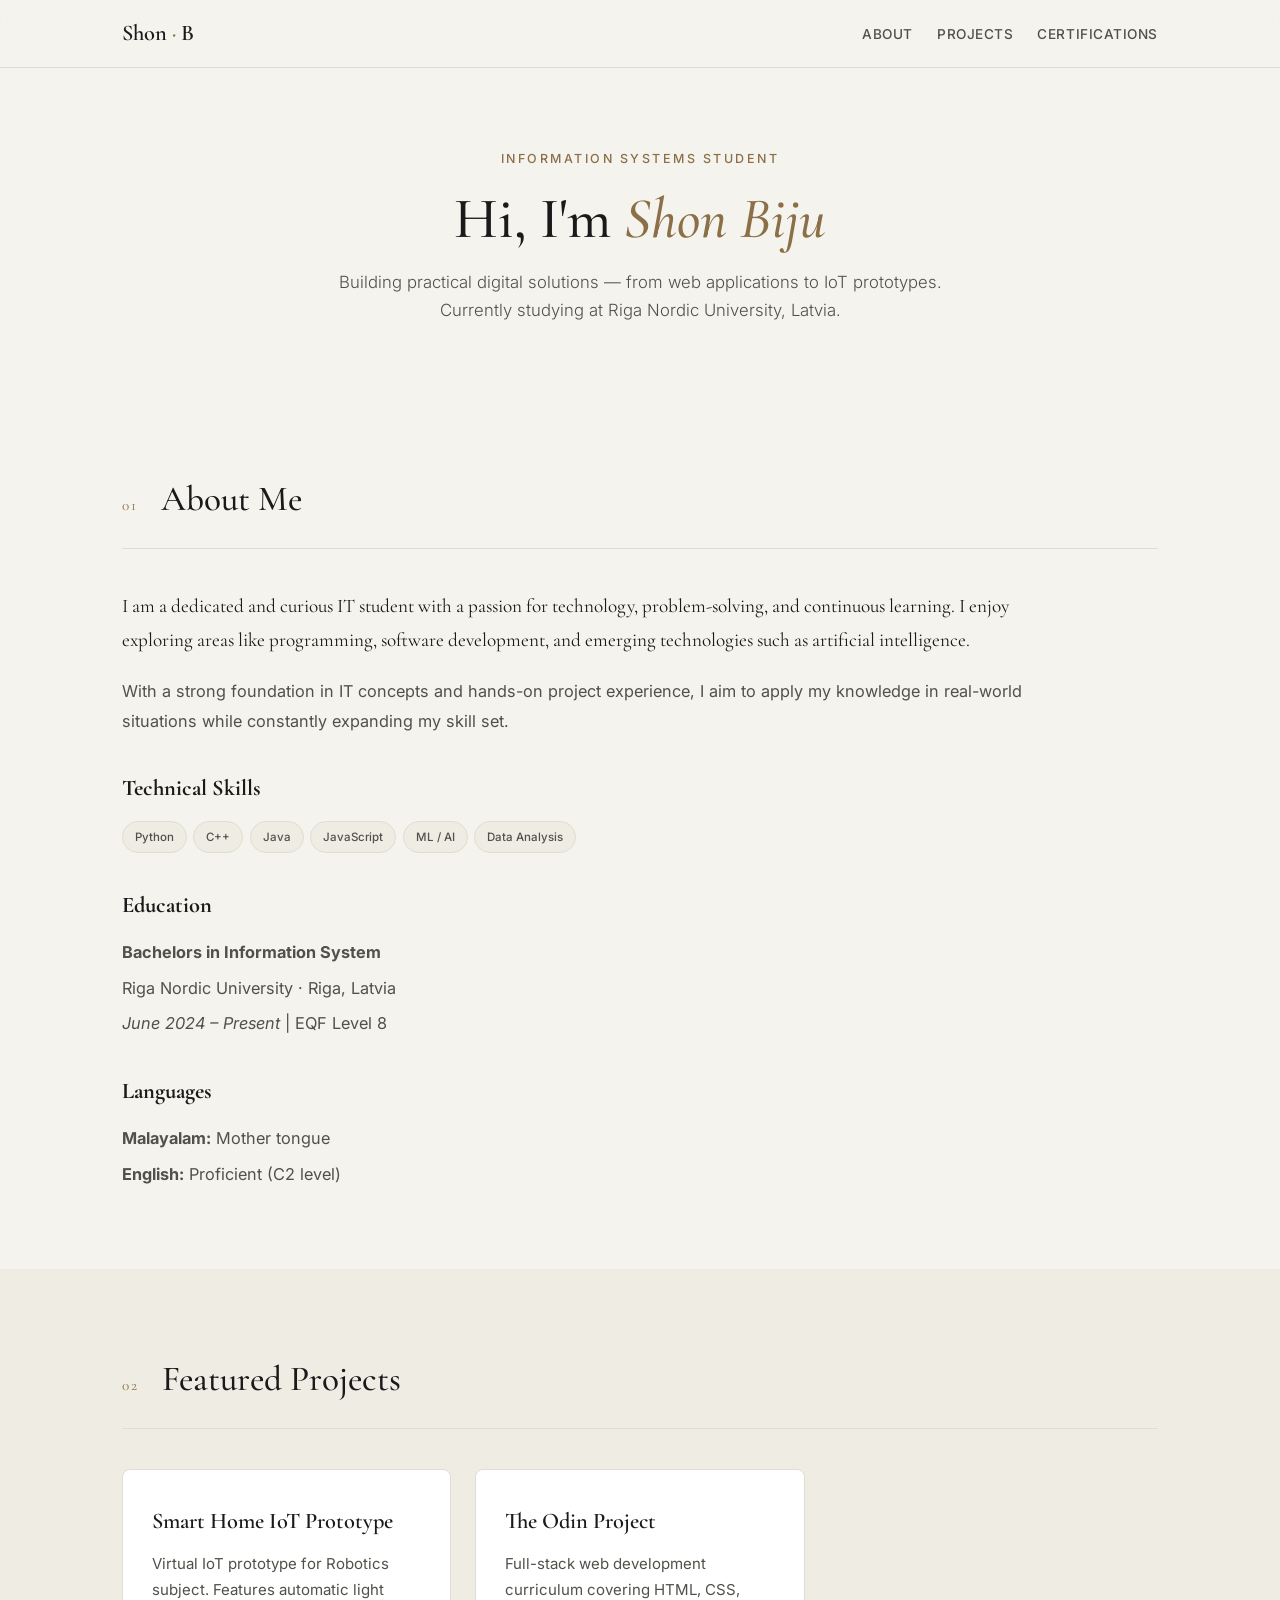
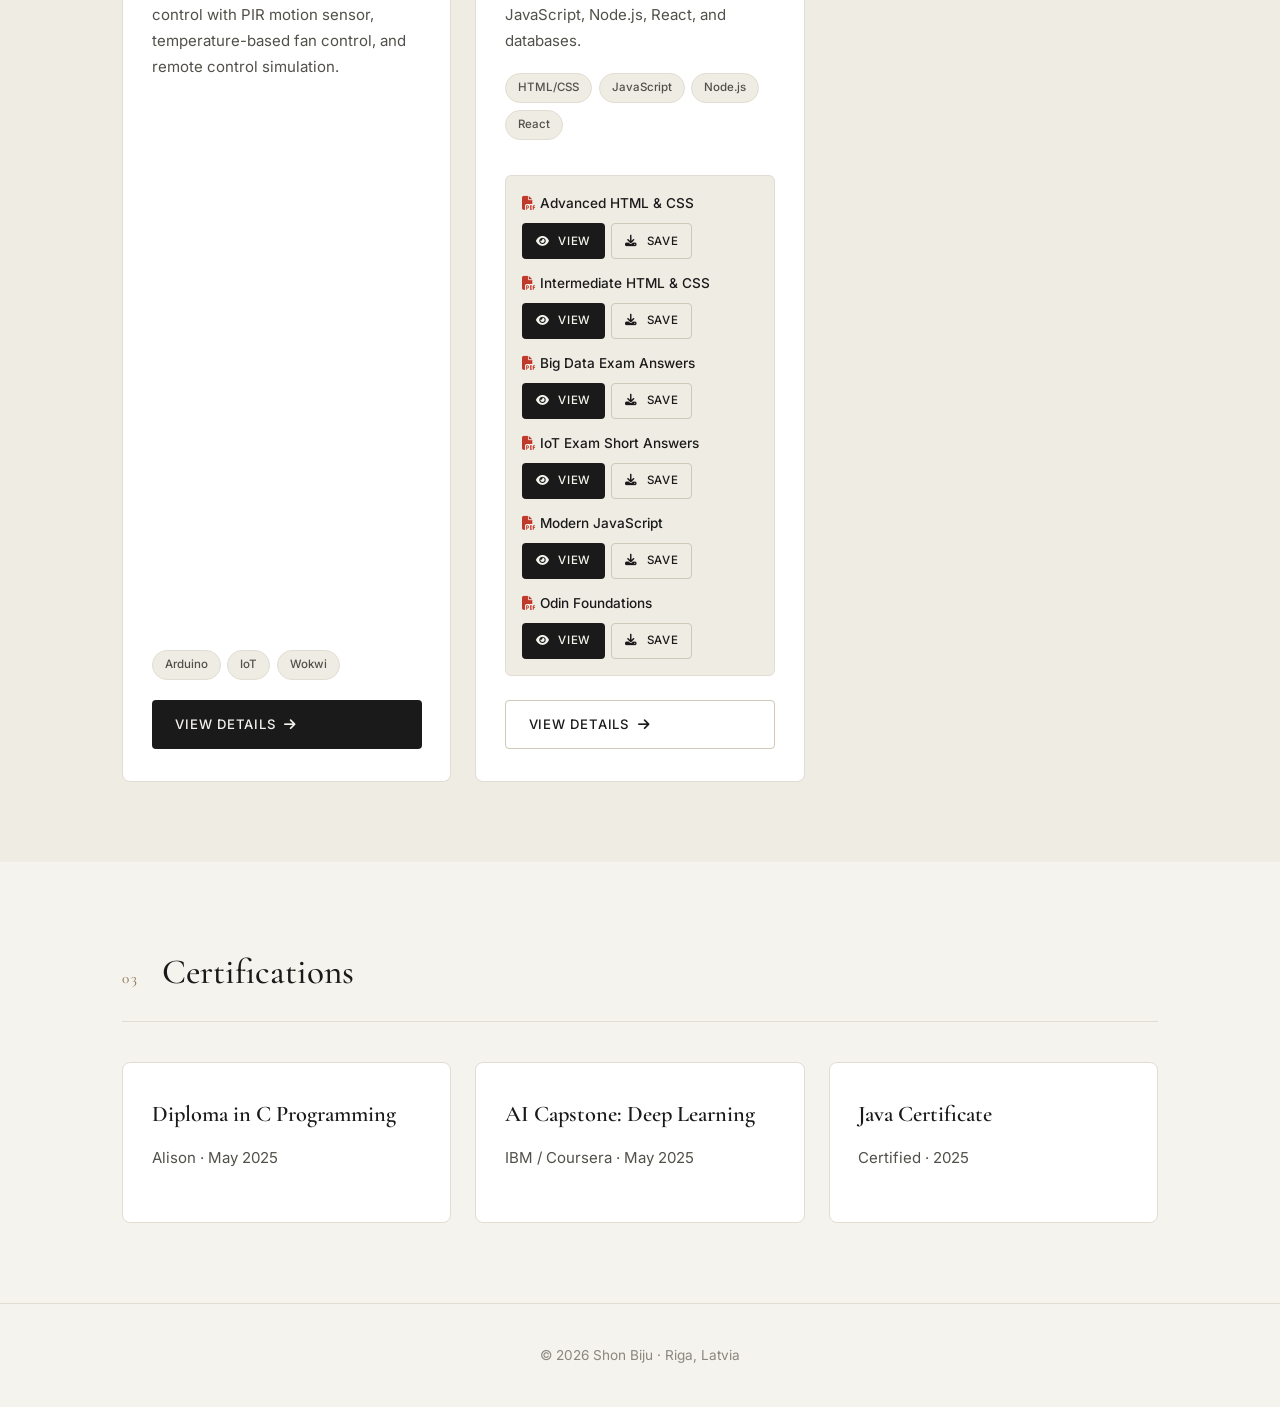
==== index.html @ 9a3655cc "Update index.html" ====
<!DOCTYPE html>
<html lang="en">
<head>
<meta charset="UTF-8">
<meta name="viewport" content="width=device-width, initial-scale=1.0">
<title>Hi, I'm Shon Biju</title>
<link href="https://fonts.googleapis.com/css2?family=Cormorant+Garamond:wght@400;500;600;700&family=Inter:wght@300;400;500;600;700&display=swap" rel="stylesheet">
<link rel="stylesheet" href="https://cdnjs.cloudflare.com/ajax/libs/font-awesome/6.4.0/css/all.min.css">
<style>
*,*::before,*::after{margin:0;padding:0;box-sizing:border-box}
:root{
  --bg:#f5f3ee;--bg-alt:#efece4;--card-bg:#fff;
  --text:#1a1a1a;--text-soft:#52504a;--text-muted:#8a877e;
  --accent:#8b6f47;--accent-soft:#c9a97a;
  --border:#e2ddd2;--border-strong:#cfc7b7;
  --shadow-md:0 10px 30px -10px rgba(60,50,30,.12);
  --serif:'Cormorant Garamond',Georgia,serif;
  --sans:'Inter',sans-serif;
}
html{scroll-behavior:smooth}
body{font-family:var(--sans);background:var(--bg);color:var(--text);line-height:1.7;overflow-x:hidden}
::selection{background:var(--accent);color:#fff}
.container{max-width:1100px;margin:0 auto;padding:0 2rem}
section{padding:5rem 0;position:relative}
.top-bar{position:fixed;top:0;left:0;right:0;z-index:1000;background:rgba(245,243,238,.85);backdrop-filter:blur(12px);border-bottom:1px solid var(--border)}
.top-bar-inner{max-width:1100px;margin:0 auto;padding:.9rem 2rem;display:flex;justify-content:space-between;align-items:center;gap:1.5rem}
.brand{font-family:var(--serif);font-size:1.4rem;font-weight:600;color:var(--text);text-decoration:none}
.brand span{color:var(--accent)}
.nav-links{display:flex;gap:1.5rem;list-style:none;align-items:center}
.nav-links a{color:var(--text-soft);text-decoration:none;font-size:.85rem;font-weight:500;letter-spacing:.04em;text-transform:uppercase;transition:color .3s}
.nav-links a:hover{color:var(--accent)}
.page-hero{padding:9rem 0 4rem;text-align:center}
.page-eyebrow{display:inline-block;font-size:.78rem;font-weight:500;letter-spacing:.2em;text-transform:uppercase;color:var(--accent);margin-bottom:1.2rem}
.page-hero h1{font-family:var(--serif);font-size:clamp(2.4rem,5vw,3.6rem);font-weight:500;line-height:1.1;margin-bottom:1rem}
.page-hero h1 em{font-style:italic;color:var(--accent)}
.page-hero p.lead{font-size:1.05rem;color:var(--text-soft);max-width:620px;margin:0 auto;font-weight:300}
.section-head{display:flex;align-items:baseline;gap:1.5rem;margin-bottom:2.5rem;padding-bottom:1.2rem;border-bottom:1px solid var(--border);flex-wrap:wrap}
.section-head .num{font-family:var(--serif);font-size:.95rem;color:var(--accent);letter-spacing:.1em}
.section-head h2{font-family:var(--serif);font-size:clamp(1.8rem,3.5vw,2.2rem);font-weight:500;flex:1}
.card{background:var(--card-bg);border:1px solid var(--border);border-radius:8px;padding:2rem 1.8rem;display:flex;flex-direction:column;transition:transform .4s,box-shadow .4s;text-decoration:none;color:inherit}
.card:hover{transform:translateY(-4px);box-shadow:var(--shadow-md)}
.card h3{font-family:var(--serif);font-size:1.4rem;font-weight:600;margin-bottom:.7rem}
.card p{font-size:.94rem;color:var(--text-soft);flex-grow:1;margin-bottom:1.2rem}
.grid{display:grid;grid-template-columns:repeat(auto-fill,minmax(320px,1fr));gap:1.5rem}
.tags{display:flex;flex-wrap:wrap;gap:.4rem;margin-bottom:1.2rem}
.tag{font-size:.72rem;font-weight:500;padding:.28rem .75rem;background:var(--bg-alt);border:1px solid var(--border);color:var(--text-soft);border-radius:100px}

/* Buttons */
.btn{display:inline-flex;align-items:center;gap:.55rem;padding:.8rem 1.4rem;font-size:.82rem;font-weight:500;letter-spacing:.06em;text-transform:uppercase;text-decoration:none;border-radius:4px;transition:all .3s;cursor:pointer;border:1px solid transparent;font-family:var(--sans)}
.btn-primary{background:var(--text);color:var(--bg)}
.btn-primary:hover{background:var(--accent);color:#fff;transform:translateY(-2px)}
.btn-ghost{background:transparent;color:var(--text);border-color:var(--border-strong)}
.btn-ghost:hover{border-color:var(--accent);color:var(--accent);transform:translateY(-2px)}

/* Presentation Layout */
.presentation-list{display:flex;flex-direction:column;gap:.8rem;margin:1rem 0 1.5rem;background:var(--bg-alt);padding:1rem;border-radius:6px;border:1px solid var(--border);}
.presentation-item{display:flex;justify-content:space-between;align-items:center;flex-wrap:wrap;gap:.5rem;}
.presentation-name{font-size:.85rem;font-weight:500;color:var(--text);}
.presentation-buttons{display:flex;gap:.4rem;}
.btn-sm{padding:.45rem .8rem;font-size:.72rem;}

footer{border-top:1px solid var(--border);padding:2.5rem 0;text-align:center;font-size:.85rem;color:var(--text-muted)}
footer a{color:var(--accent);text-decoration:none}
@media(max-width:860px){.nav-links{display:none}section{padding:3.5rem 0}}
@media(max-width:480px){.container{padding:0 1.2rem}.top-bar-inner{padding:.8rem 1.2rem}.presentation-item{flex-direction:column;align-items:flex-start;}}
</style>
</head>
<body>

<header class="top-bar">
  <div class="top-bar-inner">
    <a href="index.html" class="brand">Shon <span>·</span> B</a>
    <nav>
      <ul class="nav-links">
        <li><a href="#about">About</a></li>
        <li><a href="#portfolio">Projects</a></li>
        <li><a href="#certifications">Certifications</a></li>
      </ul>
    </nav>
  </div>
</header>

<main>

  <section class="page-hero">
    <div class="container">
      <div class="page-eyebrow">Information Systems Student</div>
      <h1>Hi, I'm <em>Shon Biju</em></h1>
      <p class="lead">Building practical digital solutions — from web applications to IoT prototypes. Currently studying at Riga Nordic University, Latvia.</p>
    </div>
  </section>

  <section id="about">
    <div class="container">
      <div class="section-head"><span class="num">01</span><h2>About Me</h2></div>
      <div style="font-size:1.02rem;line-height:1.8;color:var(--text-soft);max-width:900px;">
        <p style="margin-bottom:1.2rem;font-family:var(--serif);font-size:1.2rem;color:var(--text);">
          I am a dedicated and curious IT student with a passion for technology, problem-solving, and continuous learning. I enjoy exploring areas like programming, software development, and emerging technologies such as artificial intelligence.
        </p>
        <p>With a strong foundation in IT concepts and hands-on project experience, I aim to apply my knowledge in real-world situations while constantly expanding my skill set.</p>

        <h3 style="font-family:var(--serif);font-size:1.4rem;color:var(--text);margin:2rem 0 .8rem;">Technical Skills</h3>
        <div class="tags">
          <span class="tag">Python</span>
          <span class="tag">C++</span>
          <span class="tag">Java</span>
          <span class="tag">JavaScript</span>
          <span class="tag">ML / AI</span>
          <span class="tag">Data Analysis</span>
        </div>

        <h3 style="font-family:var(--serif);font-size:1.4rem;color:var(--text);margin:2rem 0 .8rem;">Education</h3>
        <p style="margin-bottom:.4rem;"><strong>Bachelors in Information System</strong></p>
        <p style="margin-bottom:.4rem;">Riga Nordic University · Riga, Latvia</p>
        <p><em>June 2024 – Present</em> | EQF Level 8</p>

        <h3 style="font-family:var(--serif);font-size:1.4rem;color:var(--text);margin:2rem 0 .8rem;">Languages</h3>
        <ul style="list-style:none;">
          <li style="margin-bottom:.4rem;"><strong>Malayalam:</strong> Mother tongue</li>
          <li><strong>English:</strong> Proficient (C2 level)</li>
        </ul>
      </div>
    </div>
  </section>

  <section id="portfolio" style="background:var(--bg-alt);">
    <div class="container">
      <div class="section-head"><span class="num">02</span><h2>Featured Projects</h2></div>
      <div class="grid">

        <!-- Smart Home IoT Prototype -->
        <div class="card">
          <h3>Smart Home IoT Prototype</h3>
          <p>Virtual IoT prototype for Robotics subject. Features automatic light control with PIR motion sensor, temperature-based fan control, and remote control simulation.</p>
          <div class="tags">
            <span class="tag">Arduino</span>
            <span class="tag">IoT</span>
            <span class="tag">Wokwi</span>
          </div>
          <a href="#" class="btn btn-primary">View Details <i class="fas fa-arrow-right"></i></a>
        </div>

        <!-- The Odin Project — WITH ALL 6 PRESENTATIONS -->
        <div class="card">
          <h3>The Odin Project</h3>
          <p>Full-stack web development curriculum covering HTML, CSS, JavaScript, Node.js, React, and databases.</p>
          <div class="tags">
            <span class="tag">HTML/CSS</span>
            <span class="tag">JavaScript</span>
            <span class="tag">Node.js</span>
            <span class="tag">React</span>
          </div>

          <div class="presentation-list">
            <!-- PDF 1 -->
            <div class="presentation-item">
              <span class="presentation-name"><i class="fas fa-file-pdf" style="color:#c0392b;"></i> Advanced HTML & CSS</span>
              <div class="presentation-buttons">
                <a href="presentations/advanced-html-css.pdf" target="_blank" rel="noopener" class="btn btn-primary btn-sm"><i class="fas fa-eye"></i> View</a>
                <a href="presentations/advanced-html-css.pdf" download class="btn btn-ghost btn-sm"><i class="fas fa-download"></i> Save</a>
              </div>
            </div>
            
            <!-- PDF 2 -->
            <div class="presentation-item">
              <span class="presentation-name"><i class="fas fa-file-pdf" style="color:#c0392b;"></i> Intermediate HTML & CSS</span>
              <div class="presentation-buttons">
                <a href="presentations/intermediate-html-css.pdf" target="_blank" rel="noopener" class="btn btn-primary btn-sm"><i class="fas fa-eye"></i> View</a>
                <a href="presentations/intermediate-html-css.pdf" download class="btn btn-ghost btn-sm"><i class="fas fa-download"></i> Save</a>
              </div>
            </div>

            <!-- PDF 3 -->
            <div class="presentation-item">
              <span class="presentation-name"><i class="fas fa-file-pdf" style="color:#c0392b;"></i> Big Data Exam Answers</span>
              <div class="presentation-buttons">
                <a href="presentations/big-data-exam.pdf" target="_blank" rel="noopener" class="btn btn-primary btn-sm"><i class="fas fa-eye"></i> View</a>
                <a href="presentations/big-data-exam.pdf" download class="btn btn-ghost btn-sm"><i class="fas fa-download"></i> Save</a>
              </div>
            </div>

            <!-- PDF 4 -->
            <div class="presentation-item">
              <span class="presentation-name"><i class="fas fa-file-pdf" style="color:#c0392b;"></i> IoT Exam Short Answers</span>
              <div class="presentation-buttons">
                <a href="presentations/iot-exam.pdf" target="_blank" rel="noopener" class="btn btn-primary btn-sm"><i class="fas fa-eye"></i> View</a>
                <a href="presentations/iot-exam.pdf" download class="btn btn-ghost btn-sm"><i class="fas fa-download"></i> Save</a>
              </div>
            </div>

            <!-- PDF 5 (NEW) -->
            <div class="presentation-item">
              <span class="presentation-name"><i class="fas fa-file-pdf" style="color:#c0392b;"></i> Modern JavaScript</span>
              <div class="presentation-buttons">
                <a href="presentations/modern-javascript.pdf" target="_blank" rel="noopener" class="btn btn-primary btn-sm"><i class="fas fa-eye"></i> View</a>
                <a href="presentations/modern-javascript.pdf" download class="btn btn-ghost btn-sm"><i class="fas fa-download"></i> Save</a>
              </div>
            </div>

            <!-- PDF 6 (NEW) -->
            <div class="presentation-item">
              <span class="presentation-name"><i class="fas fa-file-pdf" style="color:#c0392b;"></i> Odin Foundations</span>
              <div class="presentation-buttons">
                <a href="presentations/odin-foundations.pdf" target="_blank" rel="noopener" class="btn btn-primary btn-sm"><i class="fas fa-eye"></i> View</a>
                <a href="presentations/odin-foundations.pdf" download class="btn btn-ghost btn-sm"><i class="fas fa-download"></i> Save</a>
              </div>
            </div>
          </div>

          <a href="#" class="btn btn-ghost">View Details <i class="fas fa-arrow-right"></i></a>
        </div>

      </div>
    </div>
  </section>

  <section id="certifications">
    <div class="container">
      <div class="section-head"><span class="num">03</span><h2>Certifications</h2></div>
      <div class="grid">
        <div class="card">
          <h3>Diploma in C Programming</h3>
          <p>Alison · May 2025</p>
        </div>
        <div class="card">
          <h3>AI Capstone: Deep Learning</h3>
          <p>IBM / Coursera · May 2025</p>
        </div>
        <div class="card">
          <h3>Java Certificate</h3>
          <p>Certified · 2025</p>
        </div>
      </div>
    </div>
  </section>

</main>

<footer>
  <p>© 2026 Shon Biju · Riga, Latvia</p>
</footer>

</body>
</html>
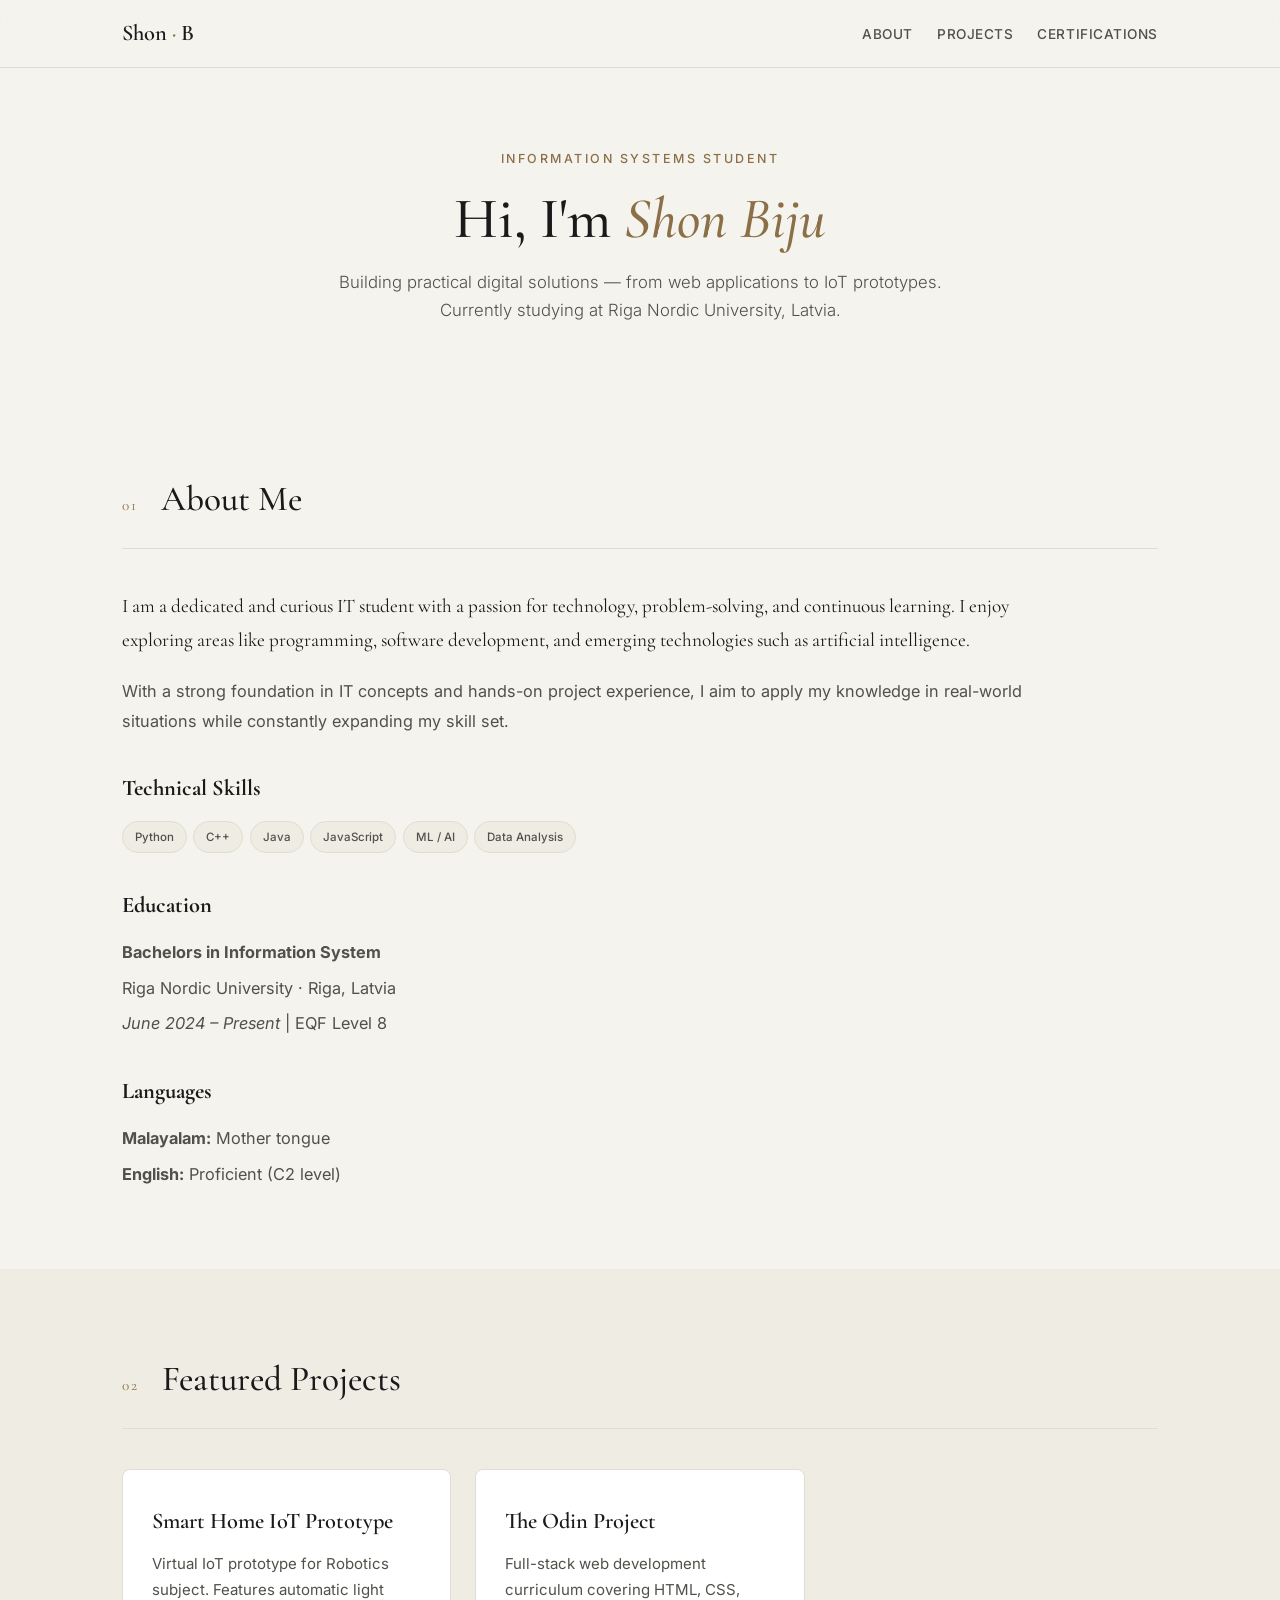
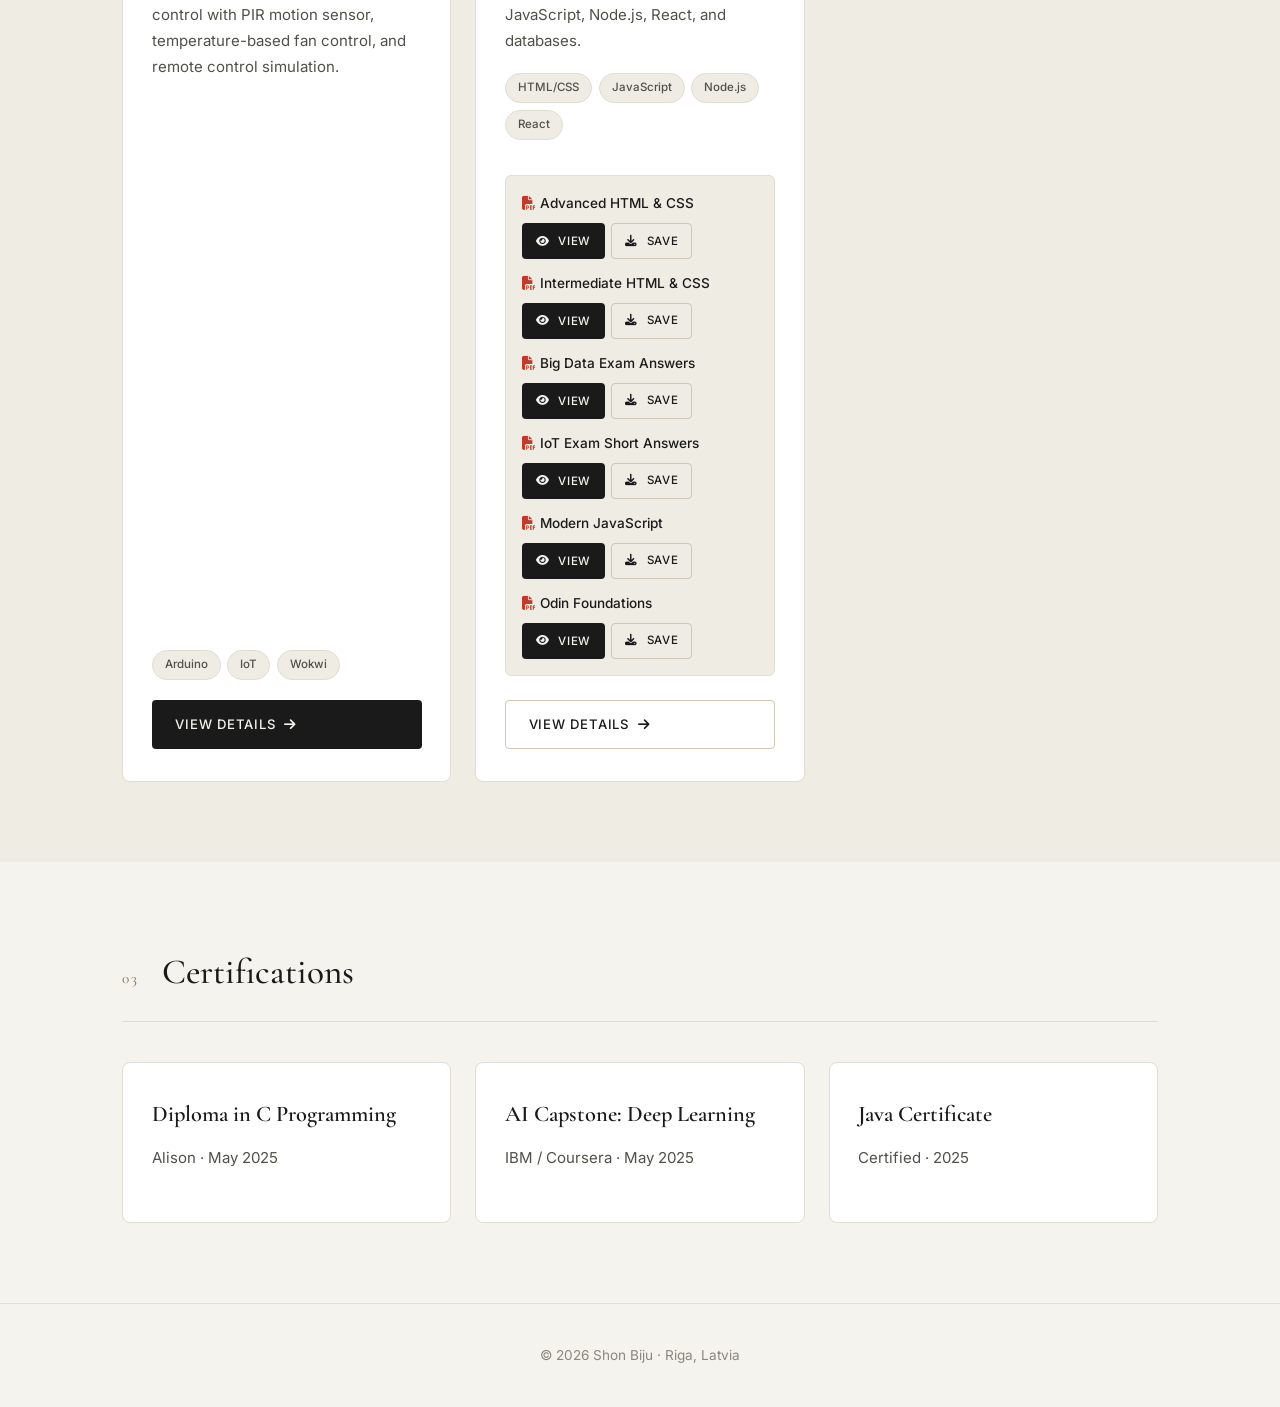
==== commit 627e0b08: "Update index.html" ====
--- a/index.html
+++ b/index.html
@@ -14,6 +14,7 @@
   --accent:#8b6f47;--accent-soft:#c9a97a;
   --border:#e2ddd2;--border-strong:#cfc7b7;
   --shadow-md:0 10px 30px -10px rgba(60,50,30,.12);
+  --shadow-lg:0 24px 60px -20px rgba(60,50,30,.25);
   --serif:'Cormorant Garamond',Georgia,serif;
   --sans:'Inter',sans-serif;
 }
@@ -52,17 +53,83 @@
 .btn-ghost{background:transparent;color:var(--text);border-color:var(--border-strong)}
 .btn-ghost:hover{border-color:var(--accent);color:var(--accent);transform:translateY(-2px)}
 
-/* Presentation Layout */
+/* Presentation List */
 .presentation-list{display:flex;flex-direction:column;gap:.8rem;margin:1rem 0 1.5rem;background:var(--bg-alt);padding:1rem;border-radius:6px;border:1px solid var(--border);}
 .presentation-item{display:flex;justify-content:space-between;align-items:center;flex-wrap:wrap;gap:.5rem;}
 .presentation-name{font-size:.85rem;font-weight:500;color:var(--text);}
 .presentation-buttons{display:flex;gap:.4rem;}
 .btn-sm{padding:.45rem .8rem;font-size:.72rem;}
 
+/* --- MODAL POPUP STYLES --- */
+.modal-overlay {
+  display: none; /* Hidden by default */
+  position: fixed;
+  top: 0; left: 0; width: 100%; height: 100%;
+  background: rgba(26, 26, 26, 0.85);
+  backdrop-filter: blur(5px);
+  z-index: 9999;
+  align-items: center;
+  justify-content: center;
+  padding: 2rem;
+}
+.modal-content {
+  background: var(--bg);
+  width: 100%;
+  max-width: 1000px;
+  height: 90vh;
+  border-radius: 8px;
+  box-shadow: var(--shadow-lg);
+  display: flex;
+  flex-direction: column;
+  overflow: hidden;
+  position: relative;
+  animation: modalFadeIn 0.3s ease;
+}
+@keyframes modalFadeIn {
+  from { opacity: 0; transform: translateY(20px) scale(0.98); }
+  to { opacity: 1; transform: translateY(0) scale(1); }
+}
+.modal-header {
+  display: flex;
+  justify-content: space-between;
+  align-items: center;
+  padding: 1rem 1.5rem;
+  background: var(--card-bg);
+  border-bottom: 1px solid var(--border);
+}
+.modal-title {
+  font-family: var(--serif);
+  font-size: 1.4rem;
+  font-weight: 600;
+  color: var(--text);
+}
+.modal-close {
+  background: transparent;
+  border: none;
+  font-size: 1.5rem;
+  color: var(--text-muted);
+  cursor: pointer;
+  transition: color 0.2s;
+}
+.modal-close:hover {
+  color: #c0392b;
+}
+.modal-body {
+  flex: 1;
+  background: #525659; /* Dark background behind PDF */
+  width: 100%;
+}
+.modal-body iframe {
+  width: 100%;
+  height: 100%;
+  border: none;
+}
+/* -------------------------- */
+
 footer{border-top:1px solid var(--border);padding:2.5rem 0;text-align:center;font-size:.85rem;color:var(--text-muted)}
 footer a{color:var(--accent);text-decoration:none}
 @media(max-width:860px){.nav-links{display:none}section{padding:3.5rem 0}}
-@media(max-width:480px){.container{padding:0 1.2rem}.top-bar-inner{padding:.8rem 1.2rem}.presentation-item{flex-direction:column;align-items:flex-start;}}
+@media(max-width:480px){.container{padding:0 1.2rem}.top-bar-inner{padding:.8rem 1.2rem}.presentation-item{flex-direction:column;align-items:flex-start;}.modal-overlay{padding: 1rem;}.modal-content{height: 95vh;}}
 </style>
 </head>
 <body>
@@ -140,7 +207,7 @@
           <a href="#" class="btn btn-primary">View Details <i class="fas fa-arrow-right"></i></a>
         </div>
 
-        <!-- The Odin Project — WITH ALL 6 PRESENTATIONS -->
+        <!-- The Odin Project -->
         <div class="card">
           <h3>The Odin Project</h3>
           <p>Full-stack web development curriculum covering HTML, CSS, JavaScript, Node.js, React, and databases.</p>
@@ -156,7 +223,7 @@
             <div class="presentation-item">
               <span class="presentation-name"><i class="fas fa-file-pdf" style="color:#c0392b;"></i> Advanced HTML & CSS</span>
               <div class="presentation-buttons">
-                <a href="presentations/advanced-html-css.pdf" target="_blank" rel="noopener" class="btn btn-primary btn-sm"><i class="fas fa-eye"></i> View</a>
+                <button onclick="openPDF('presentations/advanced-html-css.pdf', 'Advanced HTML & CSS')" class="btn btn-primary btn-sm"><i class="fas fa-eye"></i> View</button>
                 <a href="presentations/advanced-html-css.pdf" download class="btn btn-ghost btn-sm"><i class="fas fa-download"></i> Save</a>
               </div>
             </div>
@@ -165,7 +232,7 @@
             <div class="presentation-item">
               <span class="presentation-name"><i class="fas fa-file-pdf" style="color:#c0392b;"></i> Intermediate HTML & CSS</span>
               <div class="presentation-buttons">
-                <a href="presentations/intermediate-html-css.pdf" target="_blank" rel="noopener" class="btn btn-primary btn-sm"><i class="fas fa-eye"></i> View</a>
+                <button onclick="openPDF('presentations/intermediate-html-css.pdf', 'Intermediate HTML & CSS')" class="btn btn-primary btn-sm"><i class="fas fa-eye"></i> View</button>
                 <a href="presentations/intermediate-html-css.pdf" download class="btn btn-ghost btn-sm"><i class="fas fa-download"></i> Save</a>
               </div>
             </div>
@@ -174,7 +241,7 @@
             <div class="presentation-item">
               <span class="presentation-name"><i class="fas fa-file-pdf" style="color:#c0392b;"></i> Big Data Exam Answers</span>
               <div class="presentation-buttons">
-                <a href="presentations/big-data-exam.pdf" target="_blank" rel="noopener" class="btn btn-primary btn-sm"><i class="fas fa-eye"></i> View</a>
+                <button onclick="openPDF('presentations/big-data-exam.pdf', 'Big Data Exam Answers')" class="btn btn-primary btn-sm"><i class="fas fa-eye"></i> View</button>
                 <a href="presentations/big-data-exam.pdf" download class="btn btn-ghost btn-sm"><i class="fas fa-download"></i> Save</a>
               </div>
             </div>
@@ -183,25 +250,25 @@
             <div class="presentation-item">
               <span class="presentation-name"><i class="fas fa-file-pdf" style="color:#c0392b;"></i> IoT Exam Short Answers</span>
               <div class="presentation-buttons">
-                <a href="presentations/iot-exam.pdf" target="_blank" rel="noopener" class="btn btn-primary btn-sm"><i class="fas fa-eye"></i> View</a>
+                <button onclick="openPDF('presentations/iot-exam.pdf', 'IoT Exam Short Answers')" class="btn btn-primary btn-sm"><i class="fas fa-eye"></i> View</button>
                 <a href="presentations/iot-exam.pdf" download class="btn btn-ghost btn-sm"><i class="fas fa-download"></i> Save</a>
               </div>
             </div>
 
-            <!-- PDF 5 (NEW) -->
+            <!-- PDF 5 -->
             <div class="presentation-item">
               <span class="presentation-name"><i class="fas fa-file-pdf" style="color:#c0392b;"></i> Modern JavaScript</span>
               <div class="presentation-buttons">
-                <a href="presentations/modern-javascript.pdf" target="_blank" rel="noopener" class="btn btn-primary btn-sm"><i class="fas fa-eye"></i> View</a>
+                <button onclick="openPDF('presentations/modern-javascript.pdf', 'Modern JavaScript')" class="btn btn-primary btn-sm"><i class="fas fa-eye"></i> View</button>
                 <a href="presentations/modern-javascript.pdf" download class="btn btn-ghost btn-sm"><i class="fas fa-download"></i> Save</a>
               </div>
             </div>
 
-            <!-- PDF 6 (NEW) -->
+            <!-- PDF 6 -->
             <div class="presentation-item">
               <span class="presentation-name"><i class="fas fa-file-pdf" style="color:#c0392b;"></i> Odin Foundations</span>
               <div class="presentation-buttons">
-                <a href="presentations/odin-foundations.pdf" target="_blank" rel="noopener" class="btn btn-primary btn-sm"><i class="fas fa-eye"></i> View</a>
+                <button onclick="openPDF('presentations/odin-foundations.pdf', 'Odin Foundations')" class="btn btn-primary btn-sm"><i class="fas fa-eye"></i> View</button>
                 <a href="presentations/odin-foundations.pdf" download class="btn btn-ghost btn-sm"><i class="fas fa-download"></i> Save</a>
               </div>
             </div>
@@ -236,9 +303,53 @@
 
 </main>
 
+<!-- POPUP MODAL HTML -->
+<div id="pdfModal" class="modal-overlay">
+  <div class="modal-content">
+    <div class="modal-header">
+      <span id="modalTitle" class="modal-title">Presentation</span>
+      <button onclick="closePDF()" class="modal-close" aria-label="Close">&times;</button>
+    </div>
+    <div class="modal-body">
+      <iframe id="pdfFrame" src="" title="PDF Presentation"></iframe>
+    </div>
+  </div>
+</div>
+
 <footer>
   <p>© 2026 Shon Biju · Riga, Latvia</p>
 </footer>
 
+<!-- POPUP JAVASCRIPT -->
+<script>
+  function openPDF(url, title) {
+    document.getElementById('pdfFrame').src = url;
+    document.getElementById('modalTitle').innerText = title;
+    document.getElementById('pdfModal').style.display = 'flex';
+    // Prevent background scrolling
+    document.body.style.overflow = 'hidden'; 
+  }
+
+  function closePDF() {
+    document.getElementById('pdfModal').style.display = 'none';
+    document.getElementById('pdfFrame').src = ''; // Stop loading the PDF in background
+    document.body.style.overflow = 'auto';
+  }
+
+  // Close when clicking outside the modal box
+  document.getElementById('pdfModal').addEventListener('click', function(e) {
+    if (e.target === this) {
+      closePDF();
+    }
+  });
+
+  // Close on Escape key
+  document.addEventListener('keydown', function(e) {
+    if (e.key === 'Escape' && document.getElementById('pdfModal').style.display === 'flex') {
+      closePDF();
+    }
+  });
+</script>
+
 </body>
 </html>
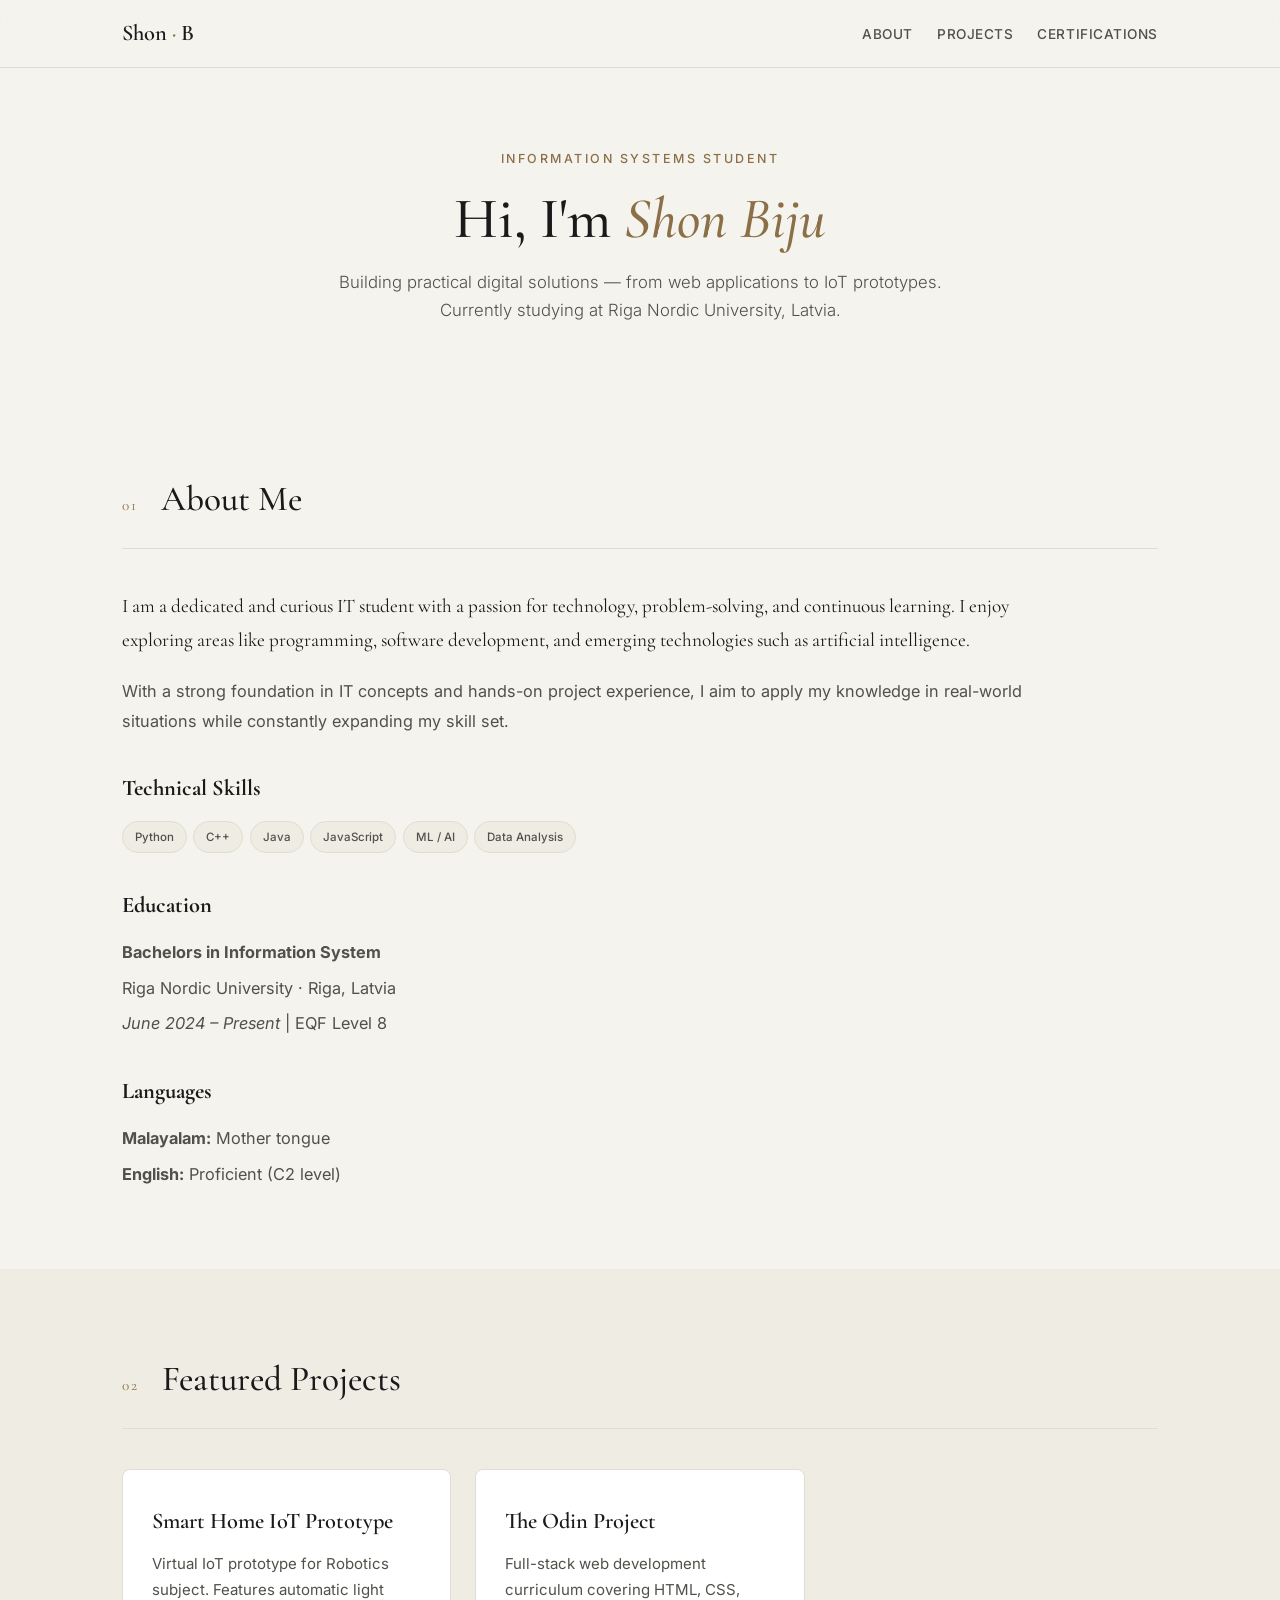
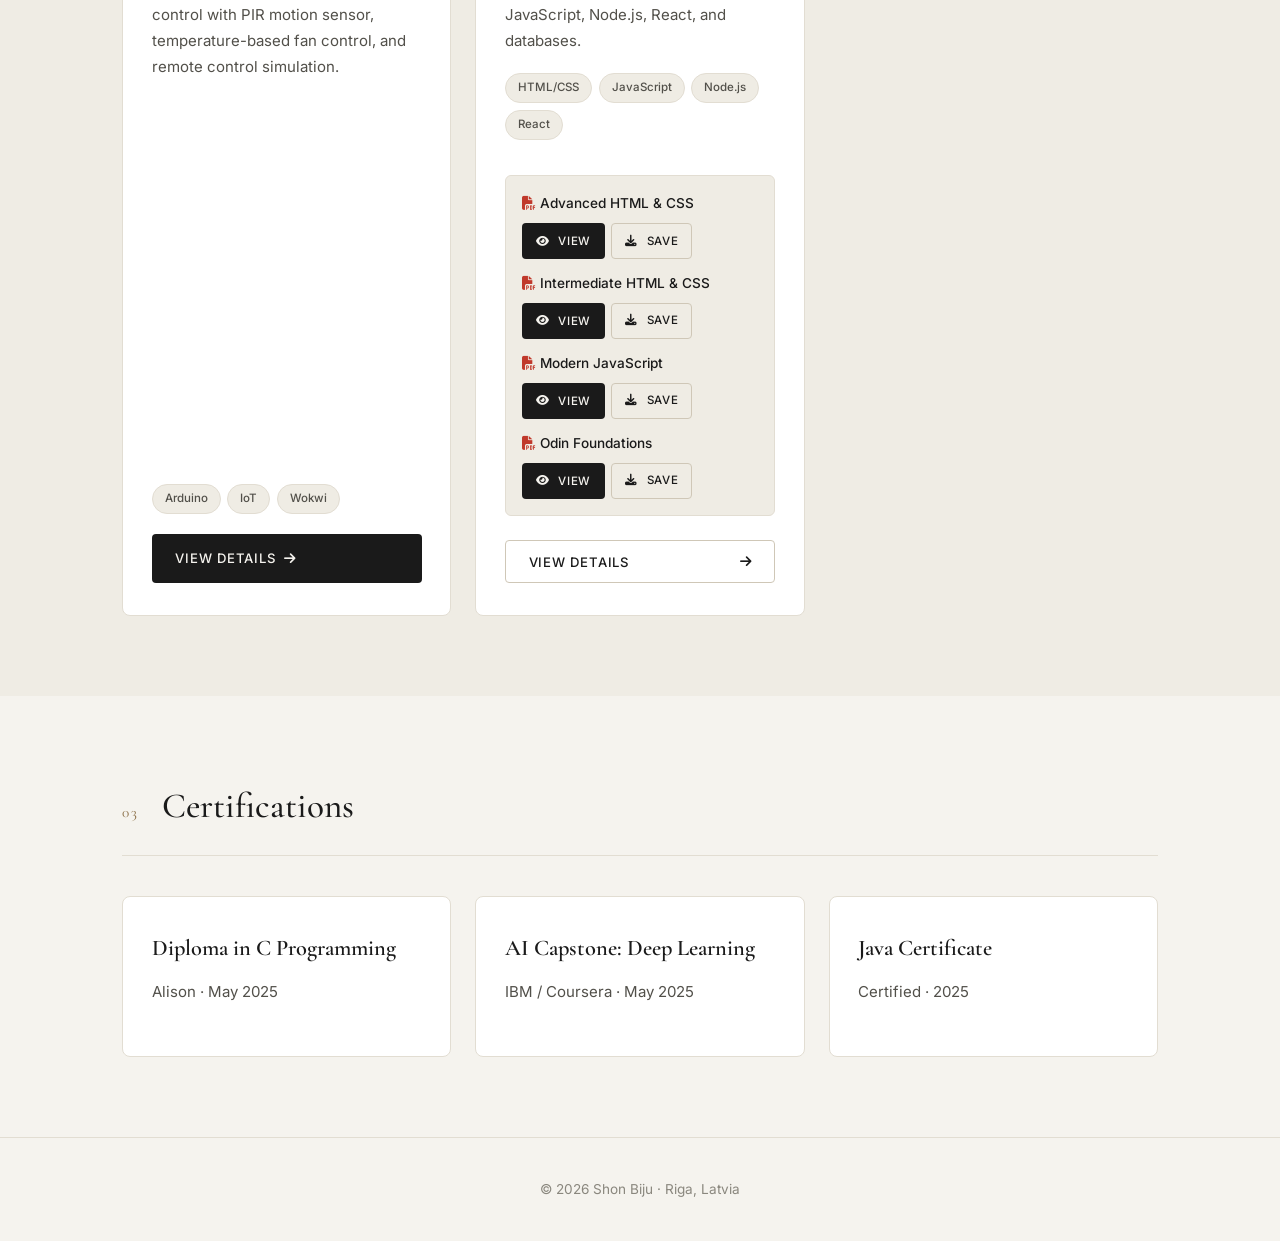
==== commit ed7782b9: "Update index.html" ====
--- a/index.html
+++ b/index.html
@@ -62,7 +62,7 @@
 
 /* --- MODAL POPUP STYLES --- */
 .modal-overlay {
-  display: none; /* Hidden by default */
+  display: none; 
   position: fixed;
   top: 0; left: 0; width: 100%; height: 100%;
   background: rgba(26, 26, 26, 0.85);
@@ -75,8 +75,8 @@
 .modal-content {
   background: var(--bg);
   width: 100%;
-  max-width: 1000px;
-  height: 90vh;
+  max-width: 800px;
+  max-height: 90vh;
   border-radius: 8px;
   box-shadow: var(--shadow-lg);
   display: flex;
@@ -85,6 +85,8 @@
   position: relative;
   animation: modalFadeIn 0.3s ease;
 }
+.modal-content.pdf-viewer { max-width: 1000px; height: 90vh; }
+
 @keyframes modalFadeIn {
   from { opacity: 0; transform: translateY(20px) scale(0.98); }
   to { opacity: 1; transform: translateY(0) scale(1); }
@@ -111,19 +113,9 @@
   cursor: pointer;
   transition: color 0.2s;
 }
-.modal-close:hover {
-  color: #c0392b;
-}
-.modal-body {
-  flex: 1;
-  background: #525659; /* Dark background behind PDF */
-  width: 100%;
-}
-.modal-body iframe {
-  width: 100%;
-  height: 100%;
-  border: none;
-}
+.modal-close:hover { color: #c0392b; }
+.modal-body { flex: 1; background: var(--bg); overflow-y: auto; padding: 1.5rem; }
+.modal-body iframe { width: 100%; height: 100%; border: none; background: #525659; }
 /* -------------------------- */
 
 footer{border-top:1px solid var(--border);padding:2.5rem 0;text-align:center;font-size:.85rem;color:var(--text-muted)}
@@ -239,24 +231,6 @@
 
             <!-- PDF 3 -->
             <div class="presentation-item">
-              <span class="presentation-name"><i class="fas fa-file-pdf" style="color:#c0392b;"></i> Big Data Exam Answers</span>
-              <div class="presentation-buttons">
-                <button onclick="openPDF('presentations/big-data-exam.pdf', 'Big Data Exam Answers')" class="btn btn-primary btn-sm"><i class="fas fa-eye"></i> View</button>
-                <a href="presentations/big-data-exam.pdf" download class="btn btn-ghost btn-sm"><i class="fas fa-download"></i> Save</a>
-              </div>
-            </div>
-
-            <!-- PDF 4 -->
-            <div class="presentation-item">
-              <span class="presentation-name"><i class="fas fa-file-pdf" style="color:#c0392b;"></i> IoT Exam Short Answers</span>
-              <div class="presentation-buttons">
-                <button onclick="openPDF('presentations/iot-exam.pdf', 'IoT Exam Short Answers')" class="btn btn-primary btn-sm"><i class="fas fa-eye"></i> View</button>
-                <a href="presentations/iot-exam.pdf" download class="btn btn-ghost btn-sm"><i class="fas fa-download"></i> Save</a>
-              </div>
-            </div>
-
-            <!-- PDF 5 -->
-            <div class="presentation-item">
               <span class="presentation-name"><i class="fas fa-file-pdf" style="color:#c0392b;"></i> Modern JavaScript</span>
               <div class="presentation-buttons">
                 <button onclick="openPDF('presentations/modern-javascript.pdf', 'Modern JavaScript')" class="btn btn-primary btn-sm"><i class="fas fa-eye"></i> View</button>
@@ -264,7 +238,7 @@
               </div>
             </div>
 
-            <!-- PDF 6 -->
+            <!-- PDF 4 -->
             <div class="presentation-item">
               <span class="presentation-name"><i class="fas fa-file-pdf" style="color:#c0392b;"></i> Odin Foundations</span>
               <div class="presentation-buttons">
@@ -274,7 +248,8 @@
             </div>
           </div>
 
-          <a href="#" class="btn btn-ghost">View Details <i class="fas fa-arrow-right"></i></a>
+          <!-- UPDATED VIEW DETAILS BUTTON -->
+          <button onclick="openDetails()" class="btn btn-ghost" style="width: 100%; justify-content: space-between;">View Details <i class="fas fa-arrow-right"></i></button>
         </div>
 
       </div>
@@ -303,15 +278,47 @@
 
 </main>
 
-<!-- POPUP MODAL HTML -->
+<!-- PDF MODAL -->
 <div id="pdfModal" class="modal-overlay">
+  <div class="modal-content pdf-viewer">
+    <div class="modal-header">
+      <span id="modalTitle" class="modal-title">Presentation</span>
+      <button onclick="closeModal('pdfModal')" class="modal-close" aria-label="Close">&times;</button>
+    </div>
+    <div class="modal-body" style="padding: 0;">
+      <iframe id="pdfFrame" src="" title="PDF Presentation"></iframe>
+    </div>
+  </div>
+</div>
+
+<!-- DETAILS MODAL -->
+<div id="detailsModal" class="modal-overlay">
   <div class="modal-content">
     <div class="modal-header">
-      <span id="modalTitle" class="modal-title">Presentation</span>
-      <button onclick="closePDF()" class="modal-close" aria-label="Close">&times;</button>
+      <span class="modal-title">The Odin Project — Details</span>
+      <button onclick="closeModal('detailsModal')" class="modal-close" aria-label="Close">&times;</button>
     </div>
     <div class="modal-body">
-      <iframe id="pdfFrame" src="" title="PDF Presentation"></iframe>
+      <p style="margin-bottom: 1.5rem; color: var(--text-soft); font-size: 1.05rem;">The Odin Project is a comprehensive, open-source full-stack curriculum. Shon has completed multiple core modules, documented below in the available presentations:</p>
+      
+      <ul style="list-style: none; display: flex; flex-direction: column; gap: 1.2rem;">
+        <li style="background: var(--card-bg); padding: 1.2rem; border-radius: 6px; border: 1px solid var(--border);">
+          <strong style="color: var(--accent); font-size: 1.1rem;">Advanced HTML & CSS</strong>
+          <p style="font-size: 0.95rem; margin-top: 0.5rem; color: var(--text-soft);">Deep dive into CSS animations, accessibility (WCAG), and responsive design principles to build fluid, accessible web layouts.</p>
+        </li>
+        <li style="background: var(--card-bg); padding: 1.2rem; border-radius: 6px; border: 1px solid var(--border);">
+          <strong style="color: var(--accent); font-size: 1.1rem;">Intermediate HTML & CSS</strong>
+          <p style="font-size: 0.95rem; margin-top: 0.5rem; color: var(--text-soft);">Mastering CSS Grid, Flexbox, forms, and scalable vector graphics (SVGs) to construct complex, 2D web layouts.</p>
+        </li>
+        <li style="background: var(--card-bg); padding: 1.2rem; border-radius: 6px; border: 1px solid var(--border);">
+          <strong style="color: var(--accent); font-size: 1.1rem;">Modern JavaScript</strong>
+          <p style="font-size: 0.95rem; margin-top: 0.5rem; color: var(--text-soft);">Building interactive web apps using OOP, modular code structures, asynchronous programming, APIs, and automated testing.</p>
+        </li>
+        <li style="background: var(--card-bg); padding: 1.2rem; border-radius: 6px; border: 1px solid var(--border);">
+          <strong style="color: var(--accent); font-size: 1.1rem;">Odin Foundations</strong>
+          <p style="font-size: 0.95rem; margin-top: 0.5rem; color: var(--text-soft);">The core foundation of web development, covering the environment setup, Git version control, HTML structure, CSS basics, and essential JavaScript logic.</p>
+        </li>
+      </ul>
     </div>
   </div>
 </div>
@@ -320,33 +327,47 @@
   <p>© 2026 Shon Biju · Riga, Latvia</p>
 </footer>
 
-<!-- POPUP JAVASCRIPT -->
 <script>
+  // PDF Modal Logic
   function openPDF(url, title) {
     document.getElementById('pdfFrame').src = url;
     document.getElementById('modalTitle').innerText = title;
     document.getElementById('pdfModal').style.display = 'flex';
-    // Prevent background scrolling
     document.body.style.overflow = 'hidden'; 
   }
 
-  function closePDF() {
-    document.getElementById('pdfModal').style.display = 'none';
-    document.getElementById('pdfFrame').src = ''; // Stop loading the PDF in background
+  // Details Modal Logic
+  function openDetails() {
+    document.getElementById('detailsModal').style.display = 'flex';
+    document.body.style.overflow = 'hidden'; 
+  }
+
+  // Close Logic (Works for both modals)
+  function closeModal(modalId) {
+    document.getElementById(modalId).style.display = 'none';
+    if(modalId === 'pdfModal') {
+      document.getElementById('pdfFrame').src = ''; 
+    }
     document.body.style.overflow = 'auto';
   }
 
   // Close when clicking outside the modal box
-  document.getElementById('pdfModal').addEventListener('click', function(e) {
-    if (e.target === this) {
-      closePDF();
-    }
+  document.querySelectorAll('.modal-overlay').forEach(overlay => {
+    overlay.addEventListener('click', function(e) {
+      if (e.target === this) {
+        closeModal(this.id);
+      }
+    });
   });
 
   // Close on Escape key
   document.addEventListener('keydown', function(e) {
-    if (e.key === 'Escape' && document.getElementById('pdfModal').style.display === 'flex') {
-      closePDF();
+    if (e.key === 'Escape') {
+      document.querySelectorAll('.modal-overlay').forEach(overlay => {
+        if(overlay.style.display === 'flex') {
+          closeModal(overlay.id);
+        }
+      });
     }
   });
 </script>
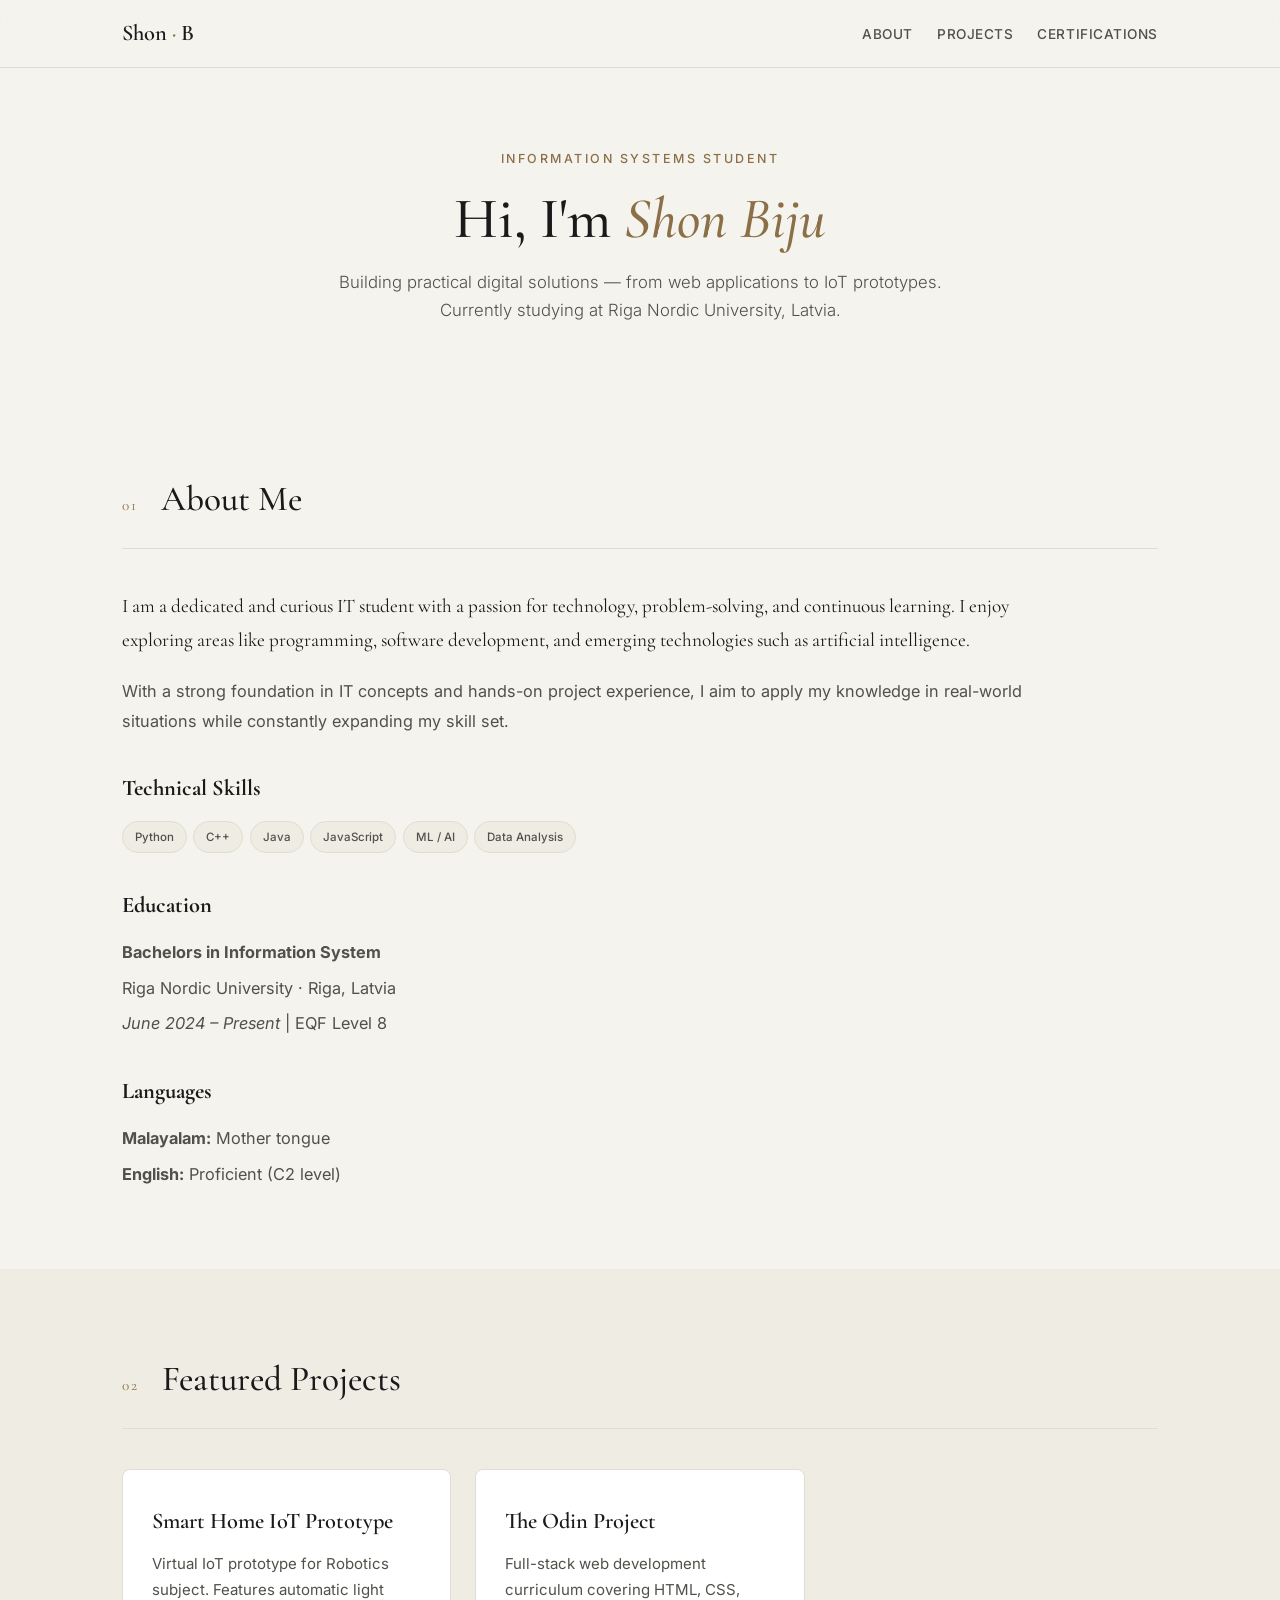
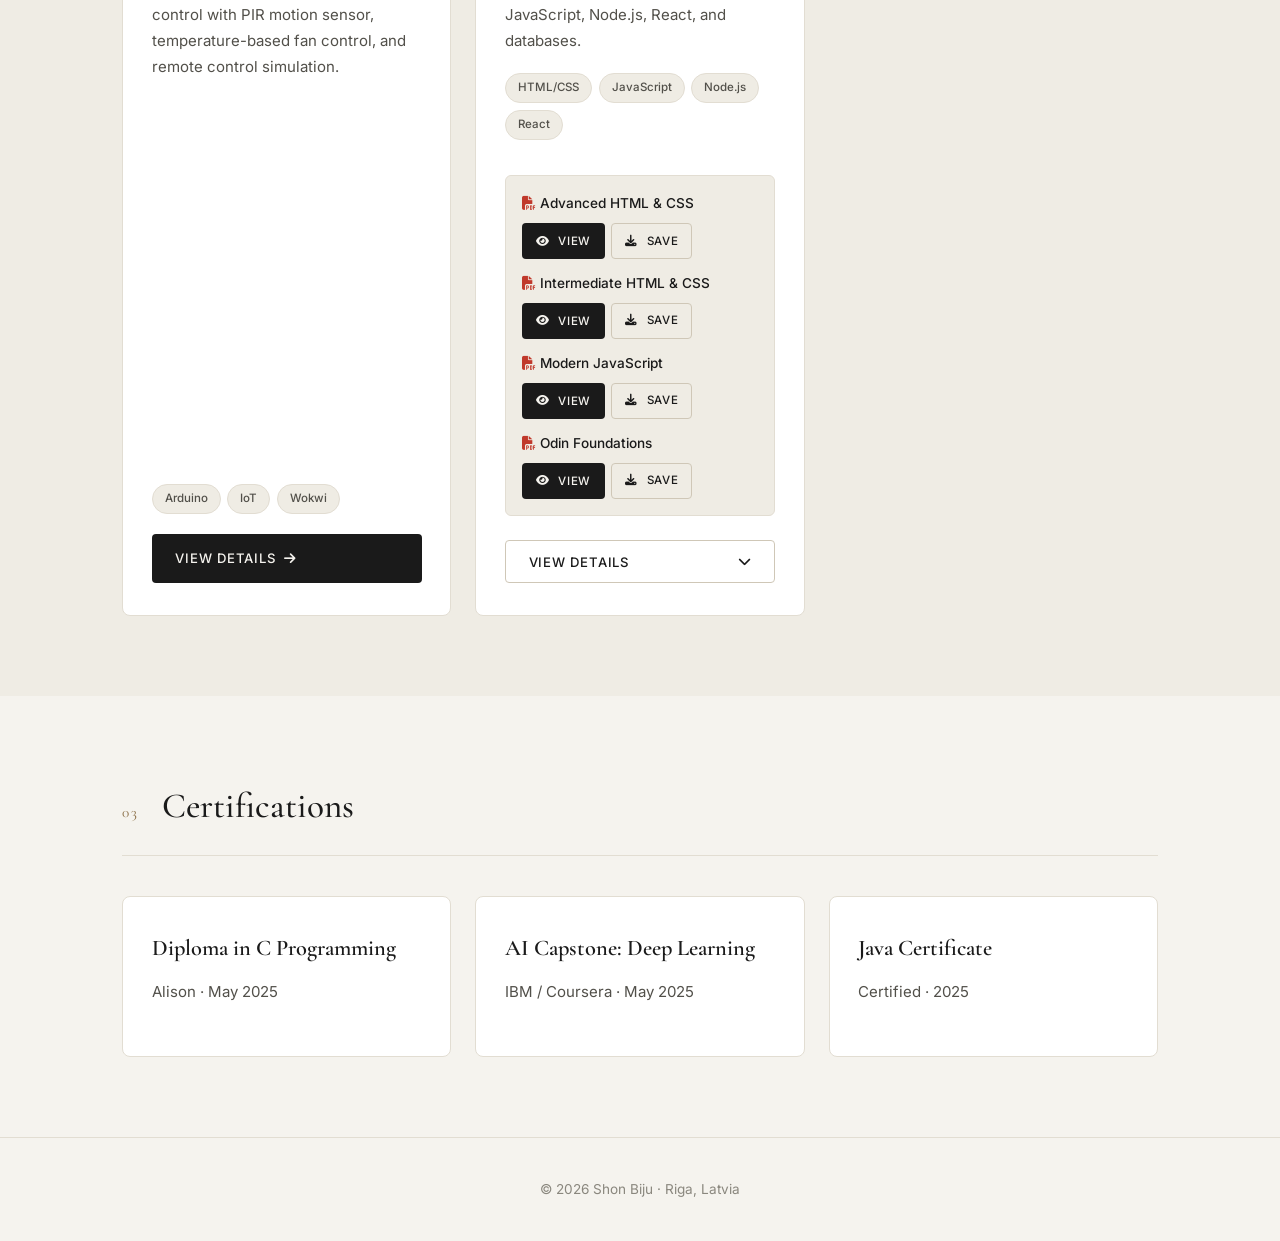
==== commit 54c84619: "Update index.html" ====
--- a/index.html
+++ b/index.html
@@ -60,63 +60,42 @@
 .presentation-buttons{display:flex;gap:.4rem;}
 .btn-sm{padding:.45rem .8rem;font-size:.72rem;}
 
-/* --- MODAL POPUP STYLES --- */
+/* Expandable Details Section */
+.details-content {
+  display: none; /* Hidden by default */
+  background: var(--bg-alt);
+  border-radius: 6px;
+  padding: 1.2rem;
+  margin-top: 1rem;
+  border: 1px solid var(--border);
+  font-size: 0.9rem;
+  color: var(--text-soft);
+}
+.details-content ul { padding-left: 1.2rem; margin-top: 0.5rem; }
+.details-content li { margin-bottom: 0.5rem; }
+.details-content strong { color: var(--text); }
+
+/* PDF Modal */
 .modal-overlay {
-  display: none; 
-  position: fixed;
-  top: 0; left: 0; width: 100%; height: 100%;
-  background: rgba(26, 26, 26, 0.85);
-  backdrop-filter: blur(5px);
-  z-index: 9999;
-  align-items: center;
-  justify-content: center;
-  padding: 2rem;
+  display: none; position: fixed; top: 0; left: 0; width: 100%; height: 100%;
+  background: rgba(26, 26, 26, 0.85); backdrop-filter: blur(5px); z-index: 9999;
+  align-items: center; justify-content: center; padding: 2rem;
 }
 .modal-content {
-  background: var(--bg);
-  width: 100%;
-  max-width: 800px;
-  max-height: 90vh;
-  border-radius: 8px;
-  box-shadow: var(--shadow-lg);
-  display: flex;
-  flex-direction: column;
-  overflow: hidden;
-  position: relative;
-  animation: modalFadeIn 0.3s ease;
-}
-.modal-content.pdf-viewer { max-width: 1000px; height: 90vh; }
-
-@keyframes modalFadeIn {
-  from { opacity: 0; transform: translateY(20px) scale(0.98); }
-  to { opacity: 1; transform: translateY(0) scale(1); }
-}
+  background: var(--bg); width: 100%; max-width: 1000px; height: 90vh;
+  border-radius: 8px; box-shadow: var(--shadow-lg); display: flex;
+  flex-direction: column; overflow: hidden; animation: modalFadeIn 0.3s ease;
+}
+@keyframes modalFadeIn { from { opacity: 0; transform: scale(0.98); } to { opacity: 1; transform: scale(1); } }
 .modal-header {
-  display: flex;
-  justify-content: space-between;
-  align-items: center;
-  padding: 1rem 1.5rem;
-  background: var(--card-bg);
-  border-bottom: 1px solid var(--border);
-}
-.modal-title {
-  font-family: var(--serif);
-  font-size: 1.4rem;
-  font-weight: 600;
-  color: var(--text);
-}
-.modal-close {
-  background: transparent;
-  border: none;
-  font-size: 1.5rem;
-  color: var(--text-muted);
-  cursor: pointer;
-  transition: color 0.2s;
-}
+  display: flex; justify-content: space-between; align-items: center;
+  padding: 1rem 1.5rem; background: var(--card-bg); border-bottom: 1px solid var(--border);
+}
+.modal-title { font-family: var(--serif); font-size: 1.4rem; font-weight: 600; color: var(--text); }
+.modal-close { background: transparent; border: none; font-size: 1.5rem; color: var(--text-muted); cursor: pointer; transition: color 0.2s; }
 .modal-close:hover { color: #c0392b; }
-.modal-body { flex: 1; background: var(--bg); overflow-y: auto; padding: 1.5rem; }
-.modal-body iframe { width: 100%; height: 100%; border: none; background: #525659; }
-/* -------------------------- */
+.modal-body { flex: 1; background: #525659; }
+.modal-body iframe { width: 100%; height: 100%; border: none; }
 
 footer{border-top:1px solid var(--border);padding:2.5rem 0;text-align:center;font-size:.85rem;color:var(--text-muted)}
 footer a{color:var(--accent);text-decoration:none}
@@ -140,7 +119,6 @@
 </header>
 
 <main>
-
   <section class="page-hero">
     <div class="container">
       <div class="page-eyebrow">Information Systems Student</div>
@@ -157,22 +135,14 @@
           I am a dedicated and curious IT student with a passion for technology, problem-solving, and continuous learning. I enjoy exploring areas like programming, software development, and emerging technologies such as artificial intelligence.
         </p>
         <p>With a strong foundation in IT concepts and hands-on project experience, I aim to apply my knowledge in real-world situations while constantly expanding my skill set.</p>
-
         <h3 style="font-family:var(--serif);font-size:1.4rem;color:var(--text);margin:2rem 0 .8rem;">Technical Skills</h3>
         <div class="tags">
-          <span class="tag">Python</span>
-          <span class="tag">C++</span>
-          <span class="tag">Java</span>
-          <span class="tag">JavaScript</span>
-          <span class="tag">ML / AI</span>
-          <span class="tag">Data Analysis</span>
+          <span class="tag">Python</span><span class="tag">C++</span><span class="tag">Java</span><span class="tag">JavaScript</span><span class="tag">ML / AI</span><span class="tag">Data Analysis</span>
         </div>
-
         <h3 style="font-family:var(--serif);font-size:1.4rem;color:var(--text);margin:2rem 0 .8rem;">Education</h3>
         <p style="margin-bottom:.4rem;"><strong>Bachelors in Information System</strong></p>
         <p style="margin-bottom:.4rem;">Riga Nordic University · Riga, Latvia</p>
         <p><em>June 2024 – Present</em> | EQF Level 8</p>
-
         <h3 style="font-family:var(--serif);font-size:1.4rem;color:var(--text);margin:2rem 0 .8rem;">Languages</h3>
         <ul style="list-style:none;">
           <li style="margin-bottom:.4rem;"><strong>Malayalam:</strong> Mother tongue</li>
@@ -187,31 +157,23 @@
       <div class="section-head"><span class="num">02</span><h2>Featured Projects</h2></div>
       <div class="grid">
 
-        <!-- Smart Home IoT Prototype -->
         <div class="card">
           <h3>Smart Home IoT Prototype</h3>
           <p>Virtual IoT prototype for Robotics subject. Features automatic light control with PIR motion sensor, temperature-based fan control, and remote control simulation.</p>
           <div class="tags">
-            <span class="tag">Arduino</span>
-            <span class="tag">IoT</span>
-            <span class="tag">Wokwi</span>
+            <span class="tag">Arduino</span><span class="tag">IoT</span><span class="tag">Wokwi</span>
           </div>
           <a href="#" class="btn btn-primary">View Details <i class="fas fa-arrow-right"></i></a>
         </div>
 
-        <!-- The Odin Project -->
         <div class="card">
           <h3>The Odin Project</h3>
           <p>Full-stack web development curriculum covering HTML, CSS, JavaScript, Node.js, React, and databases.</p>
           <div class="tags">
-            <span class="tag">HTML/CSS</span>
-            <span class="tag">JavaScript</span>
-            <span class="tag">Node.js</span>
-            <span class="tag">React</span>
+            <span class="tag">HTML/CSS</span><span class="tag">JavaScript</span><span class="tag">Node.js</span><span class="tag">React</span>
           </div>
 
           <div class="presentation-list">
-            <!-- PDF 1 -->
             <div class="presentation-item">
               <span class="presentation-name"><i class="fas fa-file-pdf" style="color:#c0392b;"></i> Advanced HTML & CSS</span>
               <div class="presentation-buttons">
@@ -219,8 +181,6 @@
                 <a href="presentations/advanced-html-css.pdf" download class="btn btn-ghost btn-sm"><i class="fas fa-download"></i> Save</a>
               </div>
             </div>
-            
-            <!-- PDF 2 -->
             <div class="presentation-item">
               <span class="presentation-name"><i class="fas fa-file-pdf" style="color:#c0392b;"></i> Intermediate HTML & CSS</span>
               <div class="presentation-buttons">
@@ -228,8 +188,6 @@
                 <a href="presentations/intermediate-html-css.pdf" download class="btn btn-ghost btn-sm"><i class="fas fa-download"></i> Save</a>
               </div>
             </div>
-
-            <!-- PDF 3 -->
             <div class="presentation-item">
               <span class="presentation-name"><i class="fas fa-file-pdf" style="color:#c0392b;"></i> Modern JavaScript</span>
               <div class="presentation-buttons">
@@ -237,8 +195,6 @@
                 <a href="presentations/modern-javascript.pdf" download class="btn btn-ghost btn-sm"><i class="fas fa-download"></i> Save</a>
               </div>
             </div>
-
-            <!-- PDF 4 -->
             <div class="presentation-item">
               <span class="presentation-name"><i class="fas fa-file-pdf" style="color:#c0392b;"></i> Odin Foundations</span>
               <div class="presentation-buttons">
@@ -248,10 +204,24 @@
             </div>
           </div>
 
-          <!-- UPDATED VIEW DETAILS BUTTON -->
-          <button onclick="openDetails()" class="btn btn-ghost" style="width: 100%; justify-content: space-between;">View Details <i class="fas fa-arrow-right"></i></button>
+          <!-- View Details Button that expands the text directly below it -->
+          <button onclick="toggleDetails()" class="btn btn-ghost" style="width: 100%; justify-content: space-between;">
+            View Details <i class="fas fa-chevron-down" id="detailsIcon"></i>
+          </button>
+          
+          <!-- Hidden Details Box -->
+          <div id="detailsBox" class="details-content">
+            <p><strong>What is The Odin Project?</strong></p>
+            <p style="margin-bottom: 1rem;">It is a comprehensive, open-source full-stack curriculum. Below is what Shon has covered in the included presentations:</p>
+            <ul>
+              <li><strong>Advanced HTML & CSS:</strong> Deep dive into CSS animations, accessibility (WCAG), and responsive design.</li>
+              <li><strong>Intermediate HTML & CSS:</strong> Mastering CSS Grid, Flexbox, forms, and SVG layouts.</li>
+              <li><strong>Modern JavaScript:</strong> Interactive web apps, OOP, APIs, and automated testing.</li>
+              <li><strong>Odin Foundations:</strong> Environment setup, Git, HTML structure, and core JavaScript logic.</li>
+            </ul>
+          </div>
+
         </div>
-
       </div>
     </div>
   </section>
@@ -260,65 +230,23 @@
     <div class="container">
       <div class="section-head"><span class="num">03</span><h2>Certifications</h2></div>
       <div class="grid">
-        <div class="card">
-          <h3>Diploma in C Programming</h3>
-          <p>Alison · May 2025</p>
-        </div>
-        <div class="card">
-          <h3>AI Capstone: Deep Learning</h3>
-          <p>IBM / Coursera · May 2025</p>
-        </div>
-        <div class="card">
-          <h3>Java Certificate</h3>
-          <p>Certified · 2025</p>
-        </div>
+        <div class="card"><h3>Diploma in C Programming</h3><p>Alison · May 2025</p></div>
+        <div class="card"><h3>AI Capstone: Deep Learning</h3><p>IBM / Coursera · May 2025</p></div>
+        <div class="card"><h3>Java Certificate</h3><p>Certified · 2025</p></div>
       </div>
     </div>
   </section>
-
 </main>
 
-<!-- PDF MODAL -->
+<!-- PDF MODAL POPUP -->
 <div id="pdfModal" class="modal-overlay">
-  <div class="modal-content pdf-viewer">
+  <div class="modal-content">
     <div class="modal-header">
       <span id="modalTitle" class="modal-title">Presentation</span>
-      <button onclick="closeModal('pdfModal')" class="modal-close" aria-label="Close">&times;</button>
-    </div>
-    <div class="modal-body" style="padding: 0;">
+      <button onclick="closeModal()" class="modal-close" aria-label="Close">&times;</button>
+    </div>
+    <div class="modal-body">
       <iframe id="pdfFrame" src="" title="PDF Presentation"></iframe>
-    </div>
-  </div>
-</div>
-
-<!-- DETAILS MODAL -->
-<div id="detailsModal" class="modal-overlay">
-  <div class="modal-content">
-    <div class="modal-header">
-      <span class="modal-title">The Odin Project — Details</span>
-      <button onclick="closeModal('detailsModal')" class="modal-close" aria-label="Close">&times;</button>
-    </div>
-    <div class="modal-body">
-      <p style="margin-bottom: 1.5rem; color: var(--text-soft); font-size: 1.05rem;">The Odin Project is a comprehensive, open-source full-stack curriculum. Shon has completed multiple core modules, documented below in the available presentations:</p>
-      
-      <ul style="list-style: none; display: flex; flex-direction: column; gap: 1.2rem;">
-        <li style="background: var(--card-bg); padding: 1.2rem; border-radius: 6px; border: 1px solid var(--border);">
-          <strong style="color: var(--accent); font-size: 1.1rem;">Advanced HTML & CSS</strong>
-          <p style="font-size: 0.95rem; margin-top: 0.5rem; color: var(--text-soft);">Deep dive into CSS animations, accessibility (WCAG), and responsive design principles to build fluid, accessible web layouts.</p>
-        </li>
-        <li style="background: var(--card-bg); padding: 1.2rem; border-radius: 6px; border: 1px solid var(--border);">
-          <strong style="color: var(--accent); font-size: 1.1rem;">Intermediate HTML & CSS</strong>
-          <p style="font-size: 0.95rem; margin-top: 0.5rem; color: var(--text-soft);">Mastering CSS Grid, Flexbox, forms, and scalable vector graphics (SVGs) to construct complex, 2D web layouts.</p>
-        </li>
-        <li style="background: var(--card-bg); padding: 1.2rem; border-radius: 6px; border: 1px solid var(--border);">
-          <strong style="color: var(--accent); font-size: 1.1rem;">Modern JavaScript</strong>
-          <p style="font-size: 0.95rem; margin-top: 0.5rem; color: var(--text-soft);">Building interactive web apps using OOP, modular code structures, asynchronous programming, APIs, and automated testing.</p>
-        </li>
-        <li style="background: var(--card-bg); padding: 1.2rem; border-radius: 6px; border: 1px solid var(--border);">
-          <strong style="color: var(--accent); font-size: 1.1rem;">Odin Foundations</strong>
-          <p style="font-size: 0.95rem; margin-top: 0.5rem; color: var(--text-soft);">The core foundation of web development, covering the environment setup, Git version control, HTML structure, CSS basics, and essential JavaScript logic.</p>
-        </li>
-      </ul>
     </div>
   </div>
 </div>
@@ -328,7 +256,7 @@
 </footer>
 
 <script>
-  // PDF Modal Logic
+  // PDF Modal Function
   function openPDF(url, title) {
     document.getElementById('pdfFrame').src = url;
     document.getElementById('modalTitle').innerText = title;
@@ -336,40 +264,33 @@
     document.body.style.overflow = 'hidden'; 
   }
 
-  // Details Modal Logic
-  function openDetails() {
-    document.getElementById('detailsModal').style.display = 'flex';
-    document.body.style.overflow = 'hidden'; 
-  }
-
-  // Close Logic (Works for both modals)
-  function closeModal(modalId) {
-    document.getElementById(modalId).style.display = 'none';
-    if(modalId === 'pdfModal') {
-      document.getElementById('pdfFrame').src = ''; 
-    }
+  function closeModal() {
+    document.getElementById('pdfModal').style.display = 'none';
+    document.getElementById('pdfFrame').src = ''; 
     document.body.style.overflow = 'auto';
   }
 
-  // Close when clicking outside the modal box
-  document.querySelectorAll('.modal-overlay').forEach(overlay => {
-    overlay.addEventListener('click', function(e) {
-      if (e.target === this) {
-        closeModal(this.id);
-      }
-    });
+  document.getElementById('pdfModal').addEventListener('click', function(e) {
+    if (e.target === this) closeModal();
   });
 
-  // Close on Escape key
   document.addEventListener('keydown', function(e) {
-    if (e.key === 'Escape') {
-      document.querySelectorAll('.modal-overlay').forEach(overlay => {
-        if(overlay.style.display === 'flex') {
-          closeModal(overlay.id);
-        }
-      });
+    if (e.key === 'Escape' && document.getElementById('pdfModal').style.display === 'flex') closeModal();
+  });
+
+  // Toggle Details Section
+  function toggleDetails() {
+    const box = document.getElementById('detailsBox');
+    const icon = document.getElementById('detailsIcon');
+    
+    if (box.style.display === 'block') {
+      box.style.display = 'none';
+      icon.classList.replace('fa-chevron-up', 'fa-chevron-down');
+    } else {
+      box.style.display = 'block';
+      icon.classList.replace('fa-chevron-down', 'fa-chevron-up');
     }
-  });
+  }
 </script>
 
 </body>
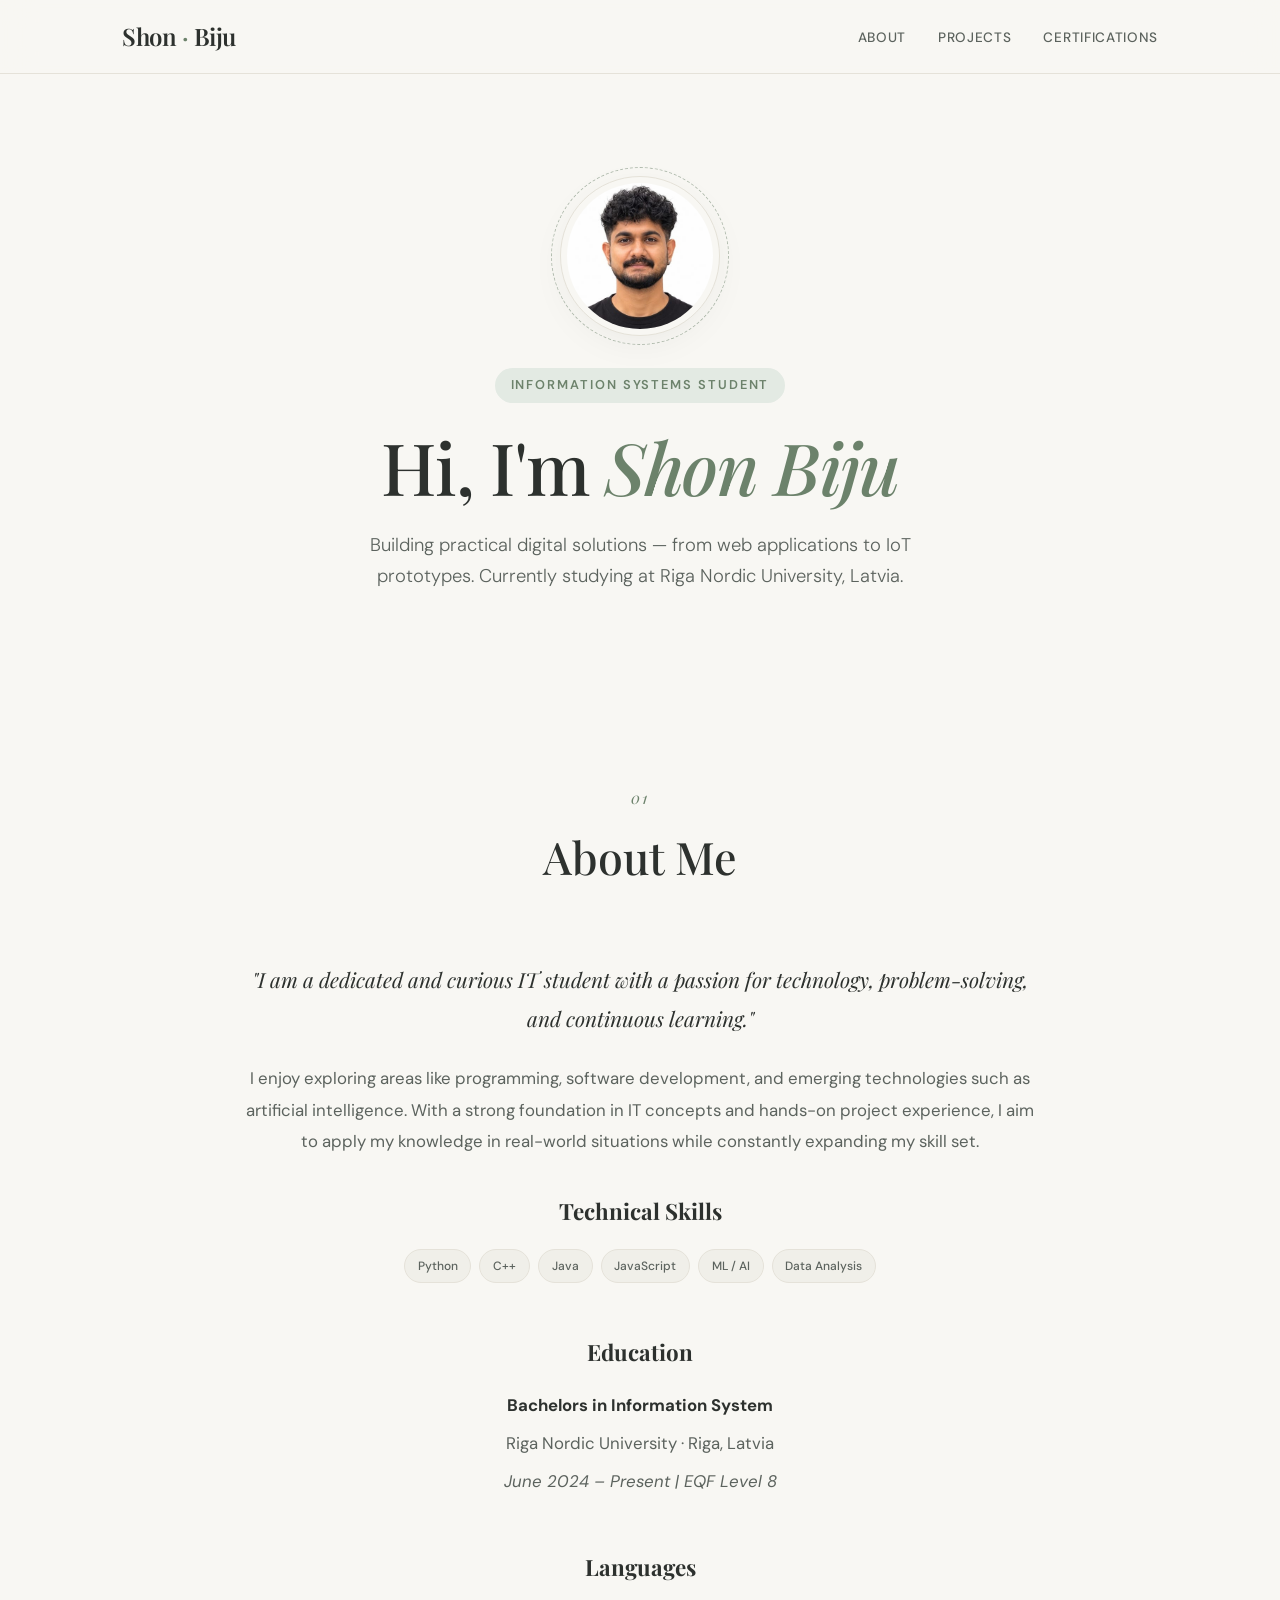
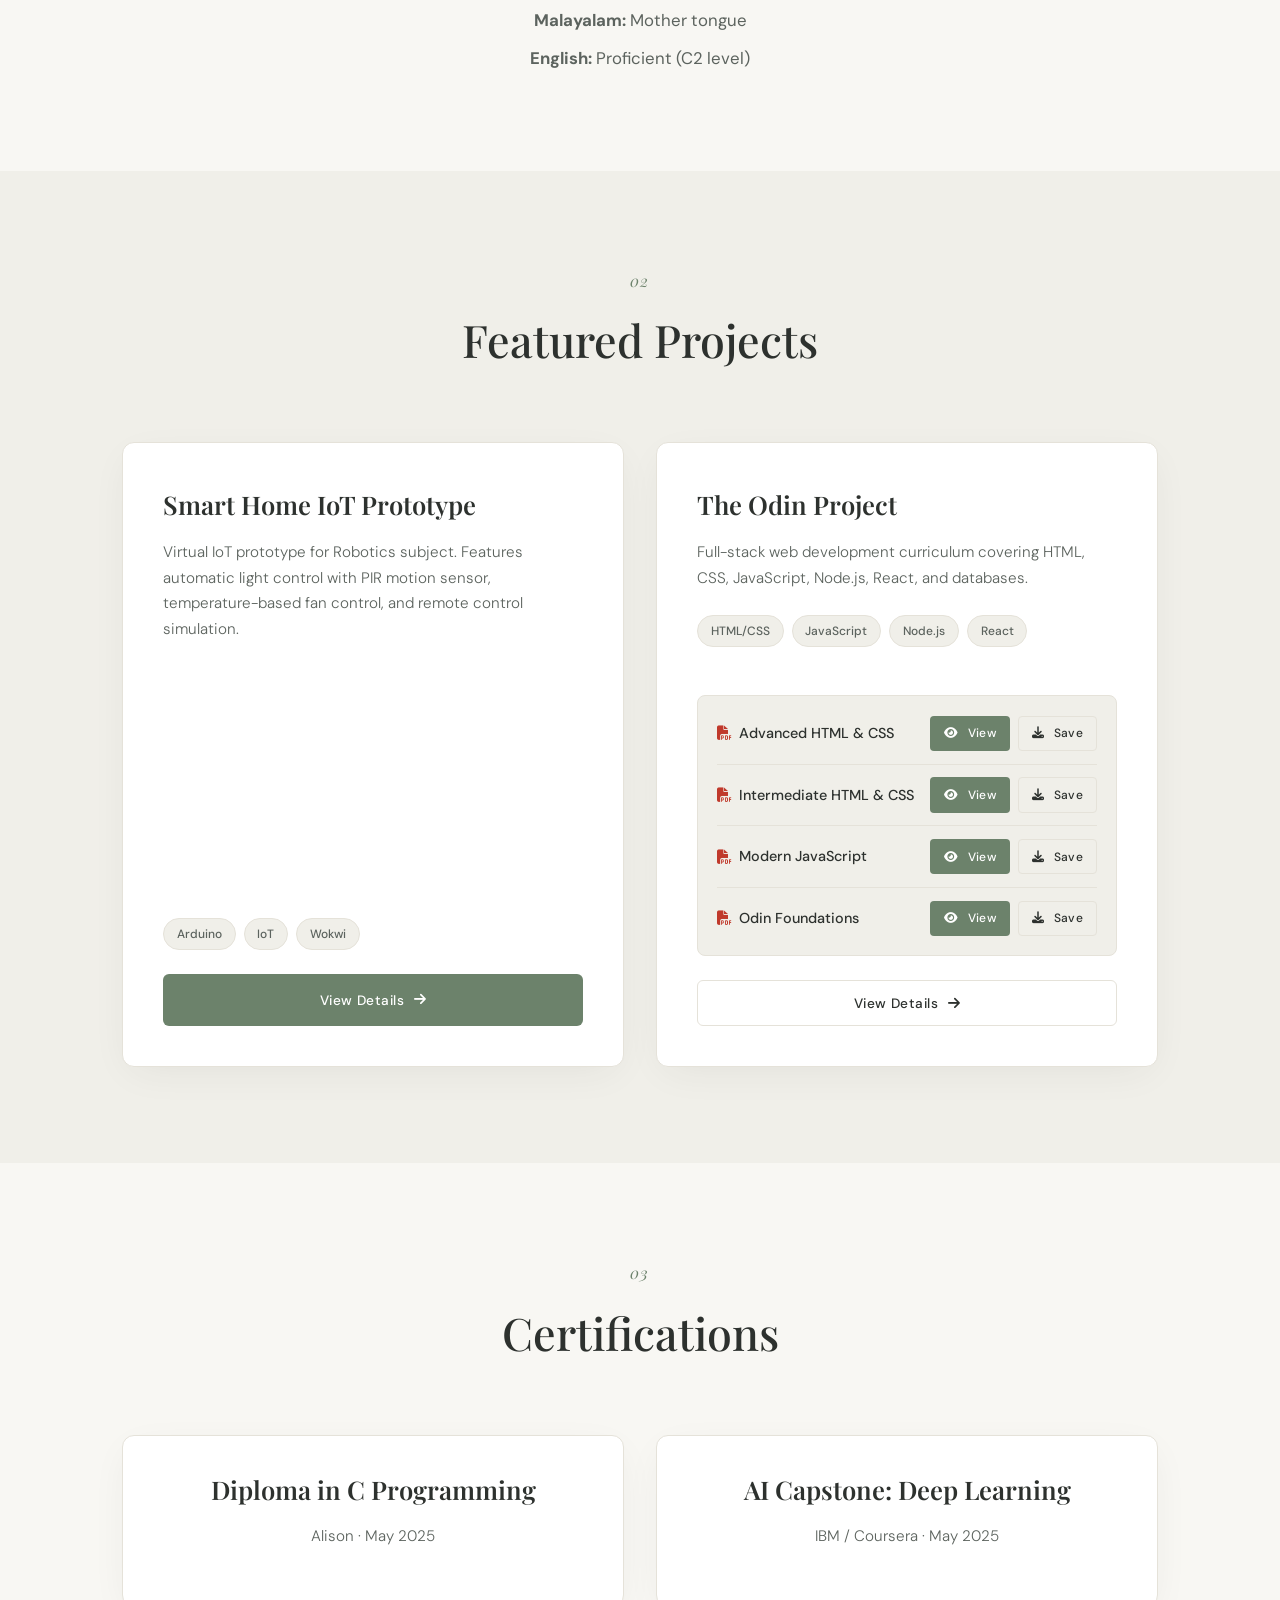
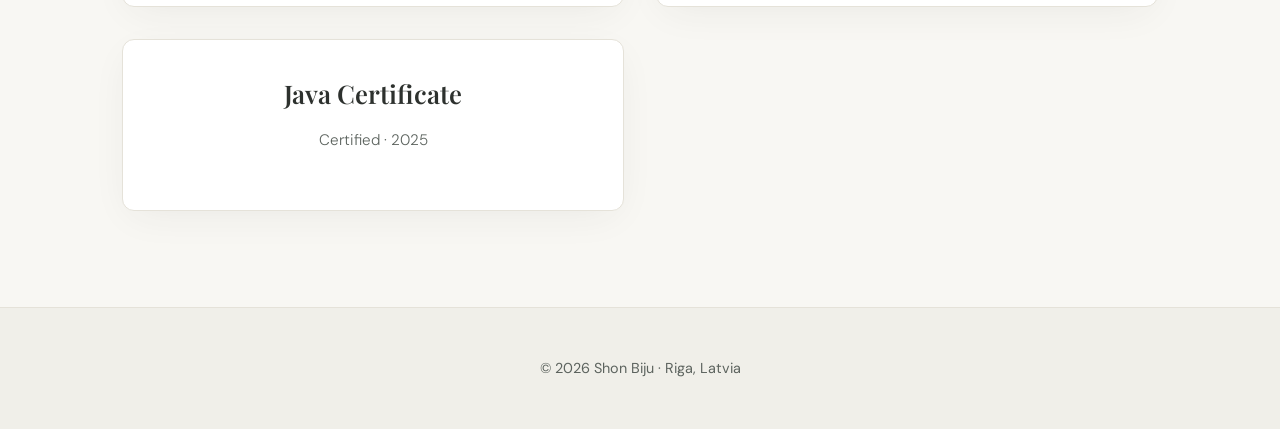
==== commit bbb23e35: "Update index.html" ====
--- a/index.html
+++ b/index.html
@@ -3,111 +3,133 @@
 <head>
 <meta charset="UTF-8">
 <meta name="viewport" content="width=device-width, initial-scale=1.0">
-<title>Hi, I'm Shon Biju</title>
-<link href="https://fonts.googleapis.com/css2?family=Cormorant+Garamond:wght@400;500;600;700&family=Inter:wght@300;400;500;600;700&display=swap" rel="stylesheet">
+<title>Shon Biju · Portfolio</title>
+<link rel="preconnect" href="https://fonts.googleapis.com">
+<link rel="preconnect" href="https://fonts.gstatic.com" crossorigin>
+<link href="https://fonts.googleapis.com/css2?family=DM+Sans:opsz,wght@9..40,300;9..40,400;9..40,500;9..40,600&family=Playfair+Display:ital,wght@0,500;0,600;1,500&display=swap" rel="stylesheet">
 <link rel="stylesheet" href="https://cdnjs.cloudflare.com/ajax/libs/font-awesome/6.4.0/css/all.min.css">
 <style>
 *,*::before,*::after{margin:0;padding:0;box-sizing:border-box}
 :root{
-  --bg:#f5f3ee;--bg-alt:#efece4;--card-bg:#fff;
-  --text:#1a1a1a;--text-soft:#52504a;--text-muted:#8a877e;
-  --accent:#8b6f47;--accent-soft:#c9a97a;
-  --border:#e2ddd2;--border-strong:#cfc7b7;
-  --shadow-md:0 10px 30px -10px rgba(60,50,30,.12);
-  --shadow-lg:0 24px 60px -20px rgba(60,50,30,.25);
-  --serif:'Cormorant Garamond',Georgia,serif;
-  --sans:'Inter',sans-serif;
+  --bg: #F8F7F3;        
+  --bg-alt: #F0EFE9;    
+  --card: #FFFFFF;
+  --text-main: #2D312E; 
+  --text-soft: #5C635E; 
+  --accent: #6C826B;    
+  --accent-light: #E3EAE3;
+  --border: #E5E2D9;
+  --shadow: 0 10px 40px -10px rgba(45, 49, 46, 0.08);
+  --shadow-lg: 0 24px 60px -15px rgba(45, 49, 46, 0.15);
 }
 html{scroll-behavior:smooth}
-body{font-family:var(--sans);background:var(--bg);color:var(--text);line-height:1.7;overflow-x:hidden}
+body{font-family:'DM Sans', sans-serif;background:var(--bg);color:var(--text-main);line-height:1.7;overflow-x:hidden}
 ::selection{background:var(--accent);color:#fff}
 .container{max-width:1100px;margin:0 auto;padding:0 2rem}
-section{padding:5rem 0;position:relative}
-.top-bar{position:fixed;top:0;left:0;right:0;z-index:1000;background:rgba(245,243,238,.85);backdrop-filter:blur(12px);border-bottom:1px solid var(--border)}
-.top-bar-inner{max-width:1100px;margin:0 auto;padding:.9rem 2rem;display:flex;justify-content:space-between;align-items:center;gap:1.5rem}
-.brand{font-family:var(--serif);font-size:1.4rem;font-weight:600;color:var(--text);text-decoration:none}
+section{padding:6rem 0;position:relative}
+
+/* Top Bar */
+.top-bar{position:fixed;top:0;left:0;right:0;z-index:1000;background:rgba(248, 247, 243, 0.85);backdrop-filter:blur(16px);border-bottom:1px solid var(--border)}
+.top-bar-inner{max-width:1100px;margin:0 auto;padding:1rem 2rem;display:flex;justify-content:space-between;align-items:center;gap:1.5rem}
+.brand{font-family:'Playfair Display', serif;font-size:1.5rem;font-weight:600;color:var(--text-main);text-decoration:none;letter-spacing:-0.02em;}
 .brand span{color:var(--accent)}
-.nav-links{display:flex;gap:1.5rem;list-style:none;align-items:center}
-.nav-links a{color:var(--text-soft);text-decoration:none;font-size:.85rem;font-weight:500;letter-spacing:.04em;text-transform:uppercase;transition:color .3s}
+.nav-links{display:flex;gap:2rem;list-style:none;align-items:center}
+.nav-links a{color:var(--text-soft);text-decoration:none;font-size:.85rem;font-weight:500;letter-spacing:.05em;text-transform:uppercase;transition:color .3s}
 .nav-links a:hover{color:var(--accent)}
-.page-hero{padding:9rem 0 4rem;text-align:center}
-.page-eyebrow{display:inline-block;font-size:.78rem;font-weight:500;letter-spacing:.2em;text-transform:uppercase;color:var(--accent);margin-bottom:1.2rem}
-.page-hero h1{font-family:var(--serif);font-size:clamp(2.4rem,5vw,3.6rem);font-weight:500;line-height:1.1;margin-bottom:1rem}
-.page-hero h1 em{font-style:italic;color:var(--accent)}
-.page-hero p.lead{font-size:1.05rem;color:var(--text-soft);max-width:620px;margin:0 auto;font-weight:300}
-.section-head{display:flex;align-items:baseline;gap:1.5rem;margin-bottom:2.5rem;padding-bottom:1.2rem;border-bottom:1px solid var(--border);flex-wrap:wrap}
-.section-head .num{font-family:var(--serif);font-size:.95rem;color:var(--accent);letter-spacing:.1em}
-.section-head h2{font-family:var(--serif);font-size:clamp(1.8rem,3.5vw,2.2rem);font-weight:500;flex:1}
-.card{background:var(--card-bg);border:1px solid var(--border);border-radius:8px;padding:2rem 1.8rem;display:flex;flex-direction:column;transition:transform .4s,box-shadow .4s;text-decoration:none;color:inherit}
-.card:hover{transform:translateY(-4px);box-shadow:var(--shadow-md)}
-.card h3{font-family:var(--serif);font-size:1.4rem;font-weight:600;margin-bottom:.7rem}
-.card p{font-size:.94rem;color:var(--text-soft);flex-grow:1;margin-bottom:1.2rem}
-.grid{display:grid;grid-template-columns:repeat(auto-fill,minmax(320px,1fr));gap:1.5rem}
-.tags{display:flex;flex-wrap:wrap;gap:.4rem;margin-bottom:1.2rem}
-.tag{font-size:.72rem;font-weight:500;padding:.28rem .75rem;background:var(--bg-alt);border:1px solid var(--border);color:var(--text-soft);border-radius:100px}
+
+/* Hero Section */
+.page-hero{padding:11rem 0 6rem;text-align:center;display:flex;flex-direction:column;align-items:center;}
+.profile-img-wrap {
+  width: 160px; height: 160px; border-radius: 50%;
+  padding: 6px; background: var(--bg);
+  border: 1px solid var(--border);
+  box-shadow: var(--shadow);
+  margin-bottom: 2rem;
+  position: relative;
+}
+.profile-img-wrap::after {
+  content: ''; position: absolute; inset: -10px;
+  border-radius: 50%; border: 1px dashed var(--accent);
+  opacity: 0.5;
+}
+.profile-img {
+  width: 100%; height: 100%; border-radius: 50%;
+  object-fit: cover; object-position: center;
+  background: var(--bg-alt);
+}
+.page-eyebrow{display:inline-block;font-size:.8rem;font-weight:600;letter-spacing:.15em;text-transform:uppercase;color:var(--accent);margin-bottom:1.5rem;background:var(--accent-light);padding:.4rem 1rem;border-radius:50px;}
+.page-hero h1{font-family:'Playfair Display', serif;font-size:clamp(2.8rem,6vw,4.5rem);font-weight:500;line-height:1.1;margin-bottom:1.5rem;color:var(--text-main);letter-spacing:-0.02em;}
+.page-hero h1 em{font-style:italic;color:var(--accent);}
+.page-hero p.lead{font-size:1.15rem;color:var(--text-soft);max-width:600px;margin:0 auto;font-weight:300;}
+
+/* Section Headers */
+.section-head{display:flex;flex-direction:column;align-items:center;text-align:center;margin-bottom:4rem;}
+.section-head .num{font-family:'Playfair Display', serif;font-size:1rem;color:var(--accent);letter-spacing:.1em;margin-bottom:.5rem;font-style:italic;}
+.section-head h2{font-family:'Playfair Display', serif;font-size:clamp(2rem,4vw,2.8rem);font-weight:500;color:var(--text-main);}
+
+/* Cards & Grid */
+.grid{display:grid;grid-template-columns:repeat(auto-fill,minmax(340px,1fr));gap:2rem}
+.card{background:var(--card);border:1px solid var(--border);border-radius:12px;padding:2.5rem;display:flex;flex-direction:column;transition:all .4s ease;text-decoration:none;color:inherit;box-shadow:var(--shadow);}
+.card:hover{transform:translateY(-5px);box-shadow:var(--shadow-lg);border-color:var(--accent-light);}
+.card h3{font-family:'Playfair Display', serif;font-size:1.6rem;font-weight:600;margin-bottom:.8rem;color:var(--text-main);}
+.card p{font-size:.95rem;color:var(--text-soft);flex-grow:1;margin-bottom:1.5rem;font-weight:300;}
+.tags{display:flex;flex-wrap:wrap;gap:.5rem;margin-bottom:1.5rem}
+.tag{font-size:.75rem;font-weight:500;padding:.3rem .8rem;background:var(--bg-alt);border:1px solid var(--border);color:var(--text-soft);border-radius:50px;}
 
 /* Buttons */
-.btn{display:inline-flex;align-items:center;gap:.55rem;padding:.8rem 1.4rem;font-size:.82rem;font-weight:500;letter-spacing:.06em;text-transform:uppercase;text-decoration:none;border-radius:4px;transition:all .3s;cursor:pointer;border:1px solid transparent;font-family:var(--sans)}
-.btn-primary{background:var(--text);color:var(--bg)}
-.btn-primary:hover{background:var(--accent);color:#fff;transform:translateY(-2px)}
-.btn-ghost{background:transparent;color:var(--text);border-color:var(--border-strong)}
-.btn-ghost:hover{border-color:var(--accent);color:var(--accent);transform:translateY(-2px)}
+.btn{display:inline-flex;align-items:center;justify-content:center;gap:.6rem;padding:.85rem 1.6rem;font-size:.85rem;font-weight:500;letter-spacing:.03em;text-decoration:none;border-radius:6px;transition:all .3s;cursor:pointer;border:1px solid transparent;font-family:'DM Sans', sans-serif;}
+.btn-primary{background:var(--accent);color:#fff;}
+.btn-primary:hover{background:#586B57;transform:translateY(-2px);box-shadow:0 4px 12px rgba(108, 130, 107, 0.3);}
+.btn-ghost{background:transparent;color:var(--text-main);border-color:var(--border);}
+.btn-ghost:hover{border-color:var(--accent);color:var(--accent);background:var(--accent-light);}
 
 /* Presentation List */
-.presentation-list{display:flex;flex-direction:column;gap:.8rem;margin:1rem 0 1.5rem;background:var(--bg-alt);padding:1rem;border-radius:6px;border:1px solid var(--border);}
-.presentation-item{display:flex;justify-content:space-between;align-items:center;flex-wrap:wrap;gap:.5rem;}
-.presentation-name{font-size:.85rem;font-weight:500;color:var(--text);}
-.presentation-buttons{display:flex;gap:.4rem;}
-.btn-sm{padding:.45rem .8rem;font-size:.72rem;}
-
-/* Expandable Details Section */
-.details-content {
-  display: none; /* Hidden by default */
-  background: var(--bg-alt);
-  border-radius: 6px;
-  padding: 1.2rem;
-  margin-top: 1rem;
-  border: 1px solid var(--border);
-  font-size: 0.9rem;
-  color: var(--text-soft);
-}
-.details-content ul { padding-left: 1.2rem; margin-top: 0.5rem; }
-.details-content li { margin-bottom: 0.5rem; }
-.details-content strong { color: var(--text); }
-
-/* PDF Modal */
+.presentation-list{display:flex;flex-direction:column;gap:.8rem;margin:1.5rem 0;background:var(--bg-alt);padding:1.2rem;border-radius:8px;border:1px solid var(--border);}
+.presentation-item{display:flex;justify-content:space-between;align-items:center;flex-wrap:wrap;gap:.5rem;padding-bottom:.8rem;border-bottom:1px solid var(--border);}
+.presentation-item:last-child{border-bottom:none;padding-bottom:0;}
+.presentation-name{font-size:.9rem;font-weight:500;color:var(--text-main);display:flex;align-items:center;gap:.5rem;}
+.presentation-buttons{display:flex;gap:.5rem;}
+.btn-sm{padding:.4rem .8rem;font-size:.75rem;border-radius:4px;}
+
+/* Modals (PDF & Details) */
 .modal-overlay {
   display: none; position: fixed; top: 0; left: 0; width: 100%; height: 100%;
-  background: rgba(26, 26, 26, 0.85); backdrop-filter: blur(5px); z-index: 9999;
+  background: rgba(45, 49, 46, 0.7); backdrop-filter: blur(8px); z-index: 9999;
   align-items: center; justify-content: center; padding: 2rem;
 }
 .modal-content {
-  background: var(--bg); width: 100%; max-width: 1000px; height: 90vh;
-  border-radius: 8px; box-shadow: var(--shadow-lg); display: flex;
-  flex-direction: column; overflow: hidden; animation: modalFadeIn 0.3s ease;
-}
-@keyframes modalFadeIn { from { opacity: 0; transform: scale(0.98); } to { opacity: 1; transform: scale(1); } }
-.modal-header {
-  display: flex; justify-content: space-between; align-items: center;
-  padding: 1rem 1.5rem; background: var(--card-bg); border-bottom: 1px solid var(--border);
-}
-.modal-title { font-family: var(--serif); font-size: 1.4rem; font-weight: 600; color: var(--text); }
-.modal-close { background: transparent; border: none; font-size: 1.5rem; color: var(--text-muted); cursor: pointer; transition: color 0.2s; }
+  background: var(--bg); width: 100%; max-width: 800px; max-height: 90vh;
+  border-radius: 12px; box-shadow: var(--shadow-lg); display: flex;
+  flex-direction: column; overflow: hidden; animation: modalFadeIn 0.4s cubic-bezier(0.16, 1, 0.3, 1);
+}
+.modal-content.pdf-viewer { max-width: 1000px; height: 90vh; }
+@keyframes modalFadeIn { from { opacity: 0; transform: translateY(20px) scale(0.98); } to { opacity: 1; transform: translateY(0) scale(1); } }
+.modal-header { display: flex; justify-content: space-between; align-items: center; padding: 1.2rem 1.8rem; background: var(--card); border-bottom: 1px solid var(--border); }
+.modal-title { font-family: 'Playfair Display', serif; font-size: 1.5rem; font-weight: 600; color: var(--text-main); }
+.modal-close { background: transparent; border: none; font-size: 1.5rem; color: var(--text-soft); cursor: pointer; transition: color 0.2s; }
 .modal-close:hover { color: #c0392b; }
-.modal-body { flex: 1; background: #525659; }
-.modal-body iframe { width: 100%; height: 100%; border: none; }
-
-footer{border-top:1px solid var(--border);padding:2.5rem 0;text-align:center;font-size:.85rem;color:var(--text-muted)}
-footer a{color:var(--accent);text-decoration:none}
-@media(max-width:860px){.nav-links{display:none}section{padding:3.5rem 0}}
-@media(max-width:480px){.container{padding:0 1.2rem}.top-bar-inner{padding:.8rem 1.2rem}.presentation-item{flex-direction:column;align-items:flex-start;}.modal-overlay{padding: 1rem;}.modal-content{height: 95vh;}}
+.modal-body { flex: 1; background: var(--bg); overflow-y: auto; padding: 2rem; }
+.modal-body iframe { width: 100%; height: 100%; border: none; background: #525659; }
+
+/* Details Modal List Styling */
+.details-list { list-style: none; display: flex; flex-direction: column; gap: 1.2rem; }
+.details-list li { background: var(--card); padding: 1.5rem; border-radius: 8px; border: 1px solid var(--border); box-shadow: 0 2px 10px rgba(0,0,0,0.02); }
+.details-list strong { display: block; color: var(--accent); font-size: 1.1rem; margin-bottom: 0.4rem; font-family: 'Playfair Display', serif; }
+.details-list p { font-size: 0.95rem; color: var(--text-soft); margin: 0; }
+
+footer{border-top:1px solid var(--border);padding:3rem 0;text-align:center;font-size:.9rem;color:var(--text-soft);background:var(--bg-alt);}
+footer a{color:var(--accent);text-decoration:none;font-weight:500;}
+footer a:hover{text-decoration:underline;}
+
+@media(max-width:860px){.nav-links{display:none}section{padding:4rem 0}.page-hero{padding:8rem 0 4rem}}
+@media(max-width:480px){.container{padding:0 1.2rem}.top-bar-inner{padding:1rem 1.2rem}.presentation-item{flex-direction:column;align-items:flex-start;}.modal-overlay{padding: 1rem;}.modal-content{height: 95vh;}.card{padding: 1.5rem;}}
 </style>
 </head>
 <body>
 
 <header class="top-bar">
   <div class="top-bar-inner">
-    <a href="index.html" class="brand">Shon <span>·</span> B</a>
+    <a href="index.html" class="brand">Shon <span>·</span> Biju</a>
     <nav>
       <ul class="nav-links">
         <li><a href="#about">About</a></li>
@@ -119,44 +141,61 @@
 </header>
 
 <main>
+  <!-- HERO -->
   <section class="page-hero">
-    <div class="container">
+    <div class="container" style="display: flex; flex-direction: column; align-items: center;">
+      
+      <!-- SHON'S PROFILE IMAGE -->
+      <div class="profile-img-wrap">
+        <img src="profile.jpeg" alt="Shon Biju" class="profile-img" onerror="this.src='https://ui-avatars.com/api/?name=Shon+Biju&background=E3EAE3&color=6C826B&size=160'">
+      </div>
+
       <div class="page-eyebrow">Information Systems Student</div>
       <h1>Hi, I'm <em>Shon Biju</em></h1>
       <p class="lead">Building practical digital solutions — from web applications to IoT prototypes. Currently studying at Riga Nordic University, Latvia.</p>
     </div>
   </section>
 
+  <!-- ABOUT -->
   <section id="about">
     <div class="container">
-      <div class="section-head"><span class="num">01</span><h2>About Me</h2></div>
-      <div style="font-size:1.02rem;line-height:1.8;color:var(--text-soft);max-width:900px;">
-        <p style="margin-bottom:1.2rem;font-family:var(--serif);font-size:1.2rem;color:var(--text);">
-          I am a dedicated and curious IT student with a passion for technology, problem-solving, and continuous learning. I enjoy exploring areas like programming, software development, and emerging technologies such as artificial intelligence.
+      <div class="section-head">
+        <span class="num">01</span>
+        <h2>About Me</h2>
+      </div>
+      <div style="font-size:1.05rem;line-height:1.9;color:var(--text-soft);max-width:800px;margin:0 auto;text-align:center;">
+        <p style="margin-bottom:1.5rem;font-family:'Playfair Display', serif;font-size:1.3rem;color:var(--text-main);font-style:italic;">
+          "I am a dedicated and curious IT student with a passion for technology, problem-solving, and continuous learning."
         </p>
-        <p>With a strong foundation in IT concepts and hands-on project experience, I aim to apply my knowledge in real-world situations while constantly expanding my skill set.</p>
-        <h3 style="font-family:var(--serif);font-size:1.4rem;color:var(--text);margin:2rem 0 .8rem;">Technical Skills</h3>
-        <div class="tags">
+        <p style="margin-bottom:2rem;">I enjoy exploring areas like programming, software development, and emerging technologies such as artificial intelligence. With a strong foundation in IT concepts and hands-on project experience, I aim to apply my knowledge in real-world situations while constantly expanding my skill set.</p>
+
+        <h3 style="font-family:'Playfair Display', serif;font-size:1.4rem;color:var(--text-main);margin:2rem 0 1rem;">Technical Skills</h3>
+        <div class="tags" style="justify-content:center;">
           <span class="tag">Python</span><span class="tag">C++</span><span class="tag">Java</span><span class="tag">JavaScript</span><span class="tag">ML / AI</span><span class="tag">Data Analysis</span>
         </div>
-        <h3 style="font-family:var(--serif);font-size:1.4rem;color:var(--text);margin:2rem 0 .8rem;">Education</h3>
-        <p style="margin-bottom:.4rem;"><strong>Bachelors in Information System</strong></p>
+
+        <h3 style="font-family:'Playfair Display', serif;font-size:1.4rem;color:var(--text-main);margin:3rem 0 1rem;">Education</h3>
+        <p style="margin-bottom:.4rem;color:var(--text-main);"><strong>Bachelors in Information System</strong></p>
         <p style="margin-bottom:.4rem;">Riga Nordic University · Riga, Latvia</p>
-        <p><em>June 2024 – Present</em> | EQF Level 8</p>
-        <h3 style="font-family:var(--serif);font-size:1.4rem;color:var(--text);margin:2rem 0 .8rem;">Languages</h3>
-        <ul style="list-style:none;">
-          <li style="margin-bottom:.4rem;"><strong>Malayalam:</strong> Mother tongue</li>
-          <li><strong>English:</strong> Proficient (C2 level)</li>
-        </ul>
+        <p><em>June 2024 – Present | EQF Level 8</em></p>
+
+        <h3 style="font-family:'Playfair Display', serif;font-size:1.4rem;color:var(--text-main);margin:3rem 0 1rem;">Languages</h3>
+        <p style="margin-bottom:.4rem;"><strong>Malayalam:</strong> Mother tongue</p>
+        <p><strong>English:</strong> Proficient (C2 level)</p>
       </div>
     </div>
   </section>
 
+  <!-- PORTFOLIO -->
   <section id="portfolio" style="background:var(--bg-alt);">
     <div class="container">
-      <div class="section-head"><span class="num">02</span><h2>Featured Projects</h2></div>
+      <div class="section-head">
+        <span class="num">02</span>
+        <h2>Featured Projects</h2>
+      </div>
       <div class="grid">
 
+        <!-- IoT Project -->
         <div class="card">
           <h3>Smart Home IoT Prototype</h3>
           <p>Virtual IoT prototype for Robotics subject. Features automatic light control with PIR motion sensor, temperature-based fan control, and remote control simulation.</p>
@@ -166,6 +205,7 @@
           <a href="#" class="btn btn-primary">View Details <i class="fas fa-arrow-right"></i></a>
         </div>
 
+        <!-- Odin Project -->
         <div class="card">
           <h3>The Odin Project</h3>
           <p>Full-stack web development curriculum covering HTML, CSS, JavaScript, Node.js, React, and databases.</p>
@@ -204,49 +244,79 @@
             </div>
           </div>
 
-          <!-- View Details Button that expands the text directly below it -->
-          <button onclick="toggleDetails()" class="btn btn-ghost" style="width: 100%; justify-content: space-between;">
-            View Details <i class="fas fa-chevron-down" id="detailsIcon"></i>
-          </button>
-          
-          <!-- Hidden Details Box -->
-          <div id="detailsBox" class="details-content">
-            <p><strong>What is The Odin Project?</strong></p>
-            <p style="margin-bottom: 1rem;">It is a comprehensive, open-source full-stack curriculum. Below is what Shon has covered in the included presentations:</p>
-            <ul>
-              <li><strong>Advanced HTML & CSS:</strong> Deep dive into CSS animations, accessibility (WCAG), and responsive design.</li>
-              <li><strong>Intermediate HTML & CSS:</strong> Mastering CSS Grid, Flexbox, forms, and SVG layouts.</li>
-              <li><strong>Modern JavaScript:</strong> Interactive web apps, OOP, APIs, and automated testing.</li>
-              <li><strong>Odin Foundations:</strong> Environment setup, Git, HTML structure, and core JavaScript logic.</li>
-            </ul>
-          </div>
-
-        </div>
+          <button onclick="openDetails()" class="btn btn-ghost" style="width: 100%;">View Details <i class="fas fa-arrow-right"></i></button>
+        </div>
+
       </div>
     </div>
   </section>
 
+  <!-- CERTIFICATIONS -->
   <section id="certifications">
     <div class="container">
-      <div class="section-head"><span class="num">03</span><h2>Certifications</h2></div>
+      <div class="section-head">
+        <span class="num">03</span>
+        <h2>Certifications</h2>
+      </div>
       <div class="grid">
-        <div class="card"><h3>Diploma in C Programming</h3><p>Alison · May 2025</p></div>
-        <div class="card"><h3>AI Capstone: Deep Learning</h3><p>IBM / Coursera · May 2025</p></div>
-        <div class="card"><h3>Java Certificate</h3><p>Certified · 2025</p></div>
+        <div class="card" style="text-align:center; padding:2rem;">
+          <h3>Diploma in C Programming</h3>
+          <p>Alison · May 2025</p>
+        </div>
+        <div class="card" style="text-align:center; padding:2rem;">
+          <h3>AI Capstone: Deep Learning</h3>
+          <p>IBM / Coursera · May 2025</p>
+        </div>
+        <div class="card" style="text-align:center; padding:2rem;">
+          <h3>Java Certificate</h3>
+          <p>Certified · 2025</p>
+        </div>
       </div>
     </div>
   </section>
 </main>
 
-<!-- PDF MODAL POPUP -->
+<!-- PDF MODAL -->
 <div id="pdfModal" class="modal-overlay">
+  <div class="modal-content pdf-viewer">
+    <div class="modal-header">
+      <span id="modalTitle" class="modal-title">Presentation</span>
+      <button onclick="closeModal('pdfModal')" class="modal-close" aria-label="Close">&times;</button>
+    </div>
+    <div class="modal-body" style="padding: 0;">
+      <iframe id="pdfFrame" src="" title="PDF Presentation"></iframe>
+    </div>
+  </div>
+</div>
+
+<!-- DETAILS MODAL -->
+<div id="detailsModal" class="modal-overlay">
   <div class="modal-content">
     <div class="modal-header">
-      <span id="modalTitle" class="modal-title">Presentation</span>
-      <button onclick="closeModal()" class="modal-close" aria-label="Close">&times;</button>
+      <span class="modal-title">The Odin Project</span>
+      <button onclick="closeModal('detailsModal')" class="modal-close" aria-label="Close">&times;</button>
     </div>
     <div class="modal-body">
-      <iframe id="pdfFrame" src="" title="PDF Presentation"></iframe>
+      <p style="margin-bottom: 1.5rem; color: var(--text-soft); font-size: 1.05rem; line-height: 1.8;">The Odin Project is a comprehensive, open-source full-stack curriculum. Shon has completed multiple core modules, documented below in the available presentations:</p>
+      
+      <ul class="details-list">
+        <li>
+          <strong>Advanced HTML & CSS</strong>
+          <p>Deep dive into CSS animations, accessibility (WCAG), and responsive design principles to build fluid, accessible web layouts.</p>
+        </li>
+        <li>
+          <strong>Intermediate HTML & CSS</strong>
+          <p>Mastering CSS Grid, Flexbox, forms, and scalable vector graphics (SVGs) to construct complex, 2D web layouts.</p>
+        </li>
+        <li>
+          <strong>Modern JavaScript</strong>
+          <p>Building interactive web apps using OOP, modular code structures, asynchronous programming, APIs, and automated testing.</p>
+        </li>
+        <li>
+          <strong>Odin Foundations</strong>
+          <p>The core foundation of web development, covering the environment setup, Git version control, HTML structure, CSS basics, and essential JavaScript logic.</p>
+        </li>
+      </ul>
     </div>
   </div>
 </div>
@@ -256,7 +326,7 @@
 </footer>
 
 <script>
-  // PDF Modal Function
+  // PDF Modal
   function openPDF(url, title) {
     document.getElementById('pdfFrame').src = url;
     document.getElementById('modalTitle').innerText = title;
@@ -264,33 +334,40 @@
     document.body.style.overflow = 'hidden'; 
   }
 
-  function closeModal() {
-    document.getElementById('pdfModal').style.display = 'none';
-    document.getElementById('pdfFrame').src = ''; 
+  // Details Modal
+  function openDetails() {
+    document.getElementById('detailsModal').style.display = 'flex';
+    document.body.style.overflow = 'hidden'; 
+  }
+
+  // Close Modals
+  function closeModal(modalId) {
+    document.getElementById(modalId).style.display = 'none';
+    if(modalId === 'pdfModal') {
+      document.getElementById('pdfFrame').src = ''; 
+    }
     document.body.style.overflow = 'auto';
   }
 
-  document.getElementById('pdfModal').addEventListener('click', function(e) {
-    if (e.target === this) closeModal();
+  // Click outside to close
+  document.querySelectorAll('.modal-overlay').forEach(overlay => {
+    overlay.addEventListener('click', function(e) {
+      if (e.target === this) {
+        closeModal(this.id);
+      }
+    });
   });
 
+  // Escape key to close
   document.addEventListener('keydown', function(e) {
-    if (e.key === 'Escape' && document.getElementById('pdfModal').style.display === 'flex') closeModal();
+    if (e.key === 'Escape') {
+      document.querySelectorAll('.modal-overlay').forEach(overlay => {
+        if(overlay.style.display === 'flex') {
+          closeModal(overlay.id);
+        }
+      });
+    }
   });
-
-  // Toggle Details Section
-  function toggleDetails() {
-    const box = document.getElementById('detailsBox');
-    const icon = document.getElementById('detailsIcon');
-    
-    if (box.style.display === 'block') {
-      box.style.display = 'none';
-      icon.classList.replace('fa-chevron-up', 'fa-chevron-down');
-    } else {
-      box.style.display = 'block';
-      icon.classList.replace('fa-chevron-down', 'fa-chevron-up');
-    }
-  }
 </script>
 
 </body>
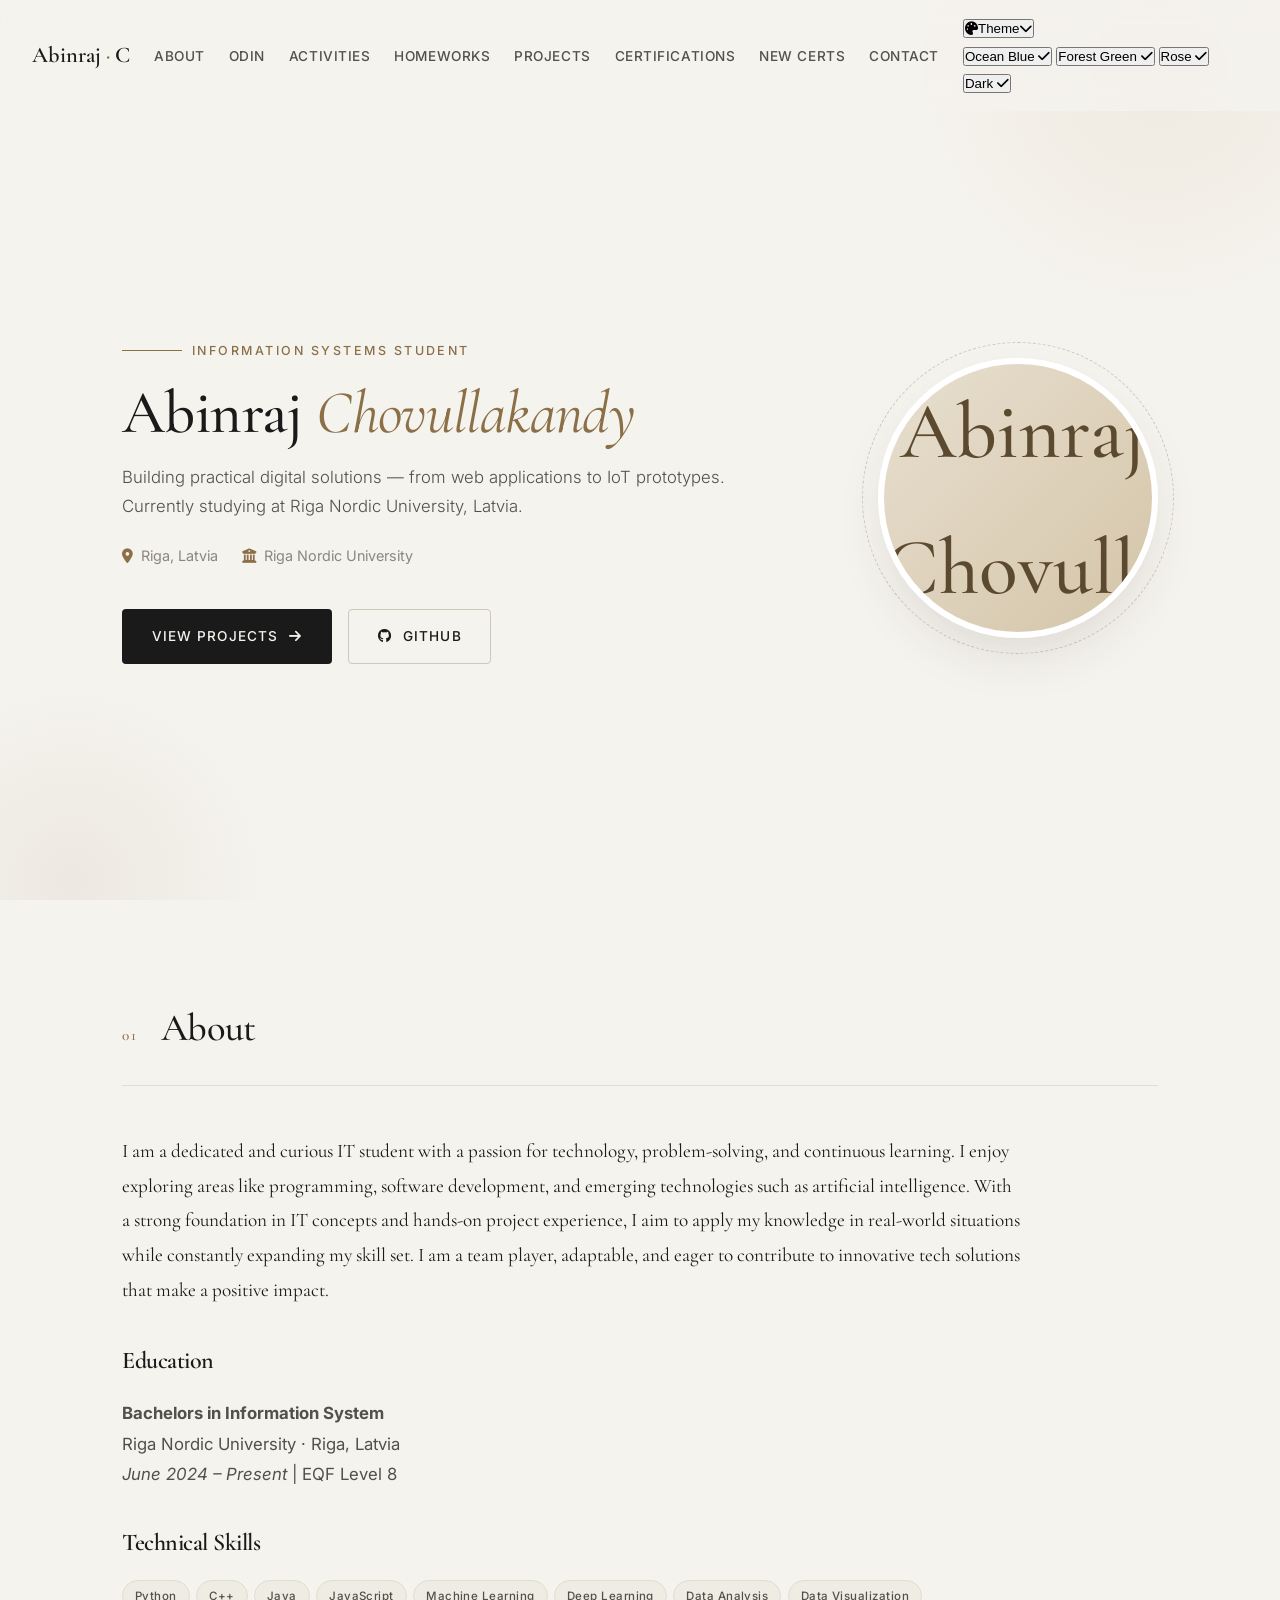
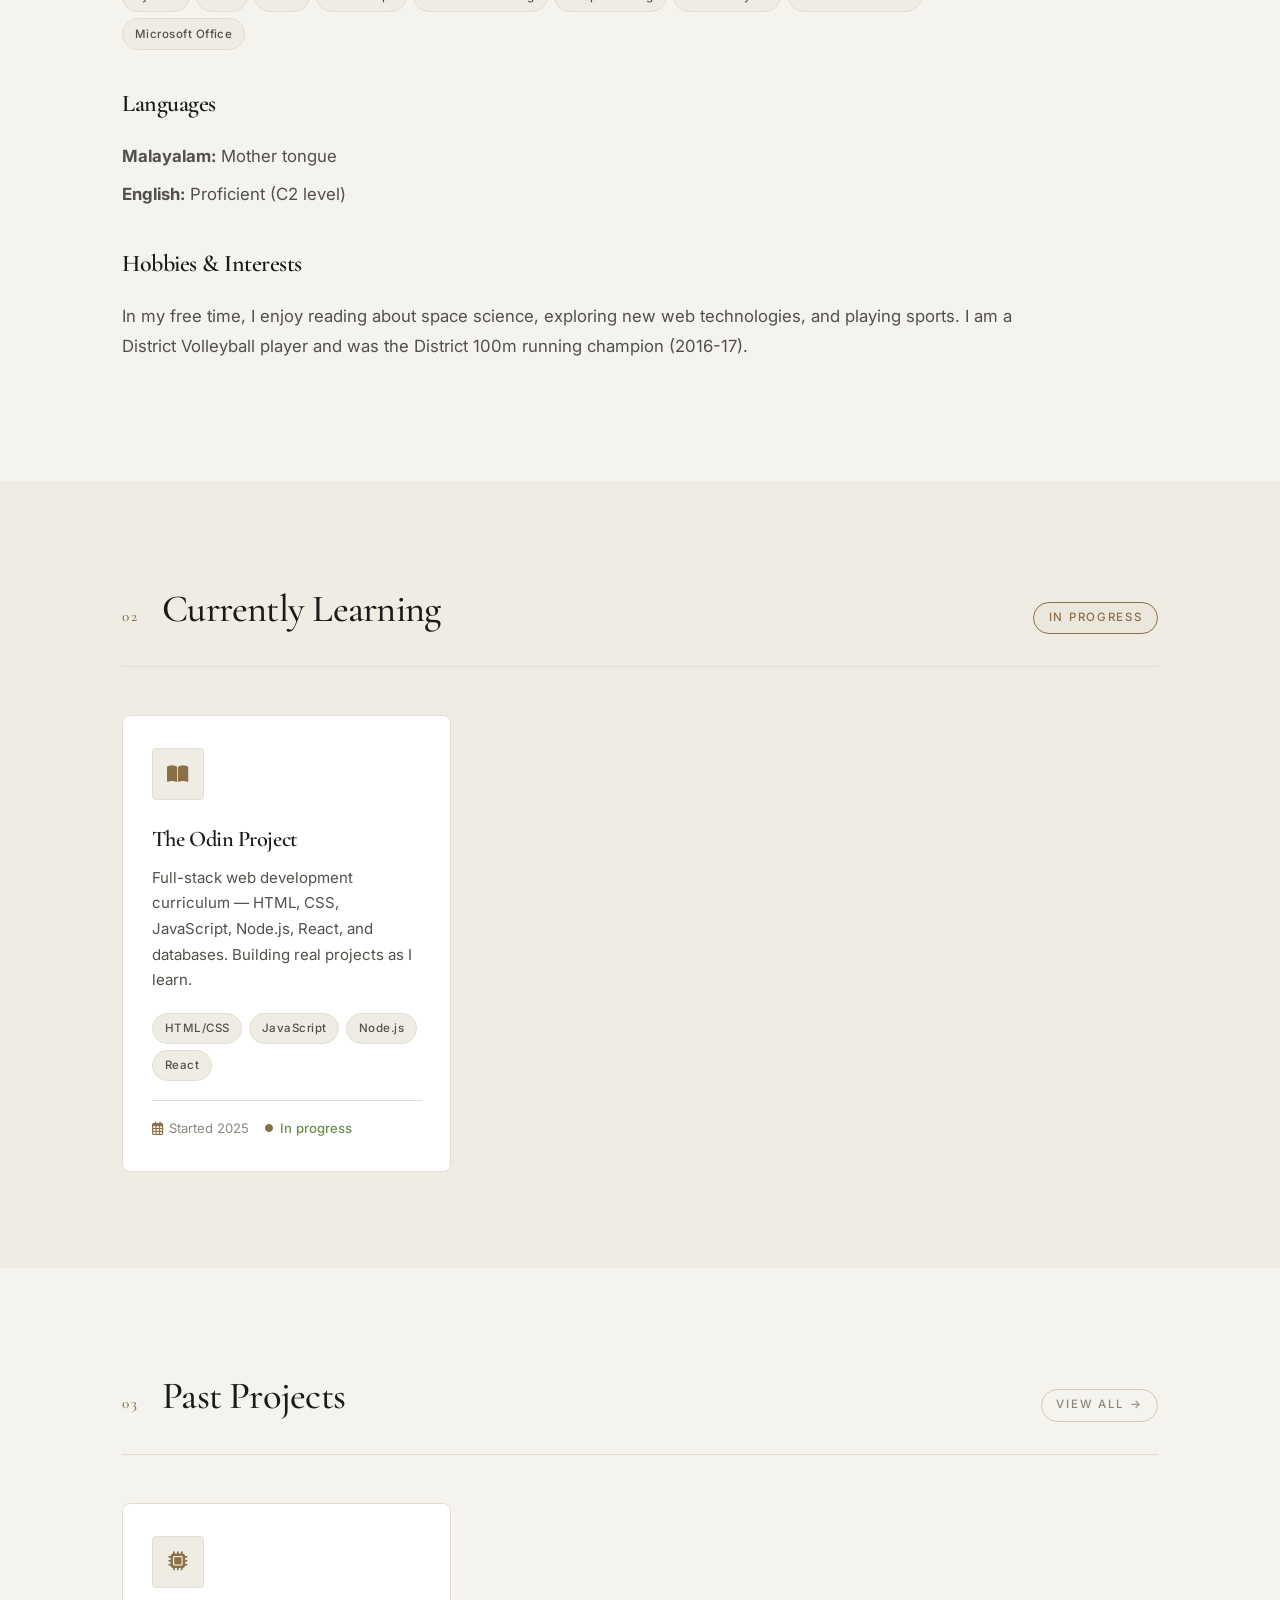
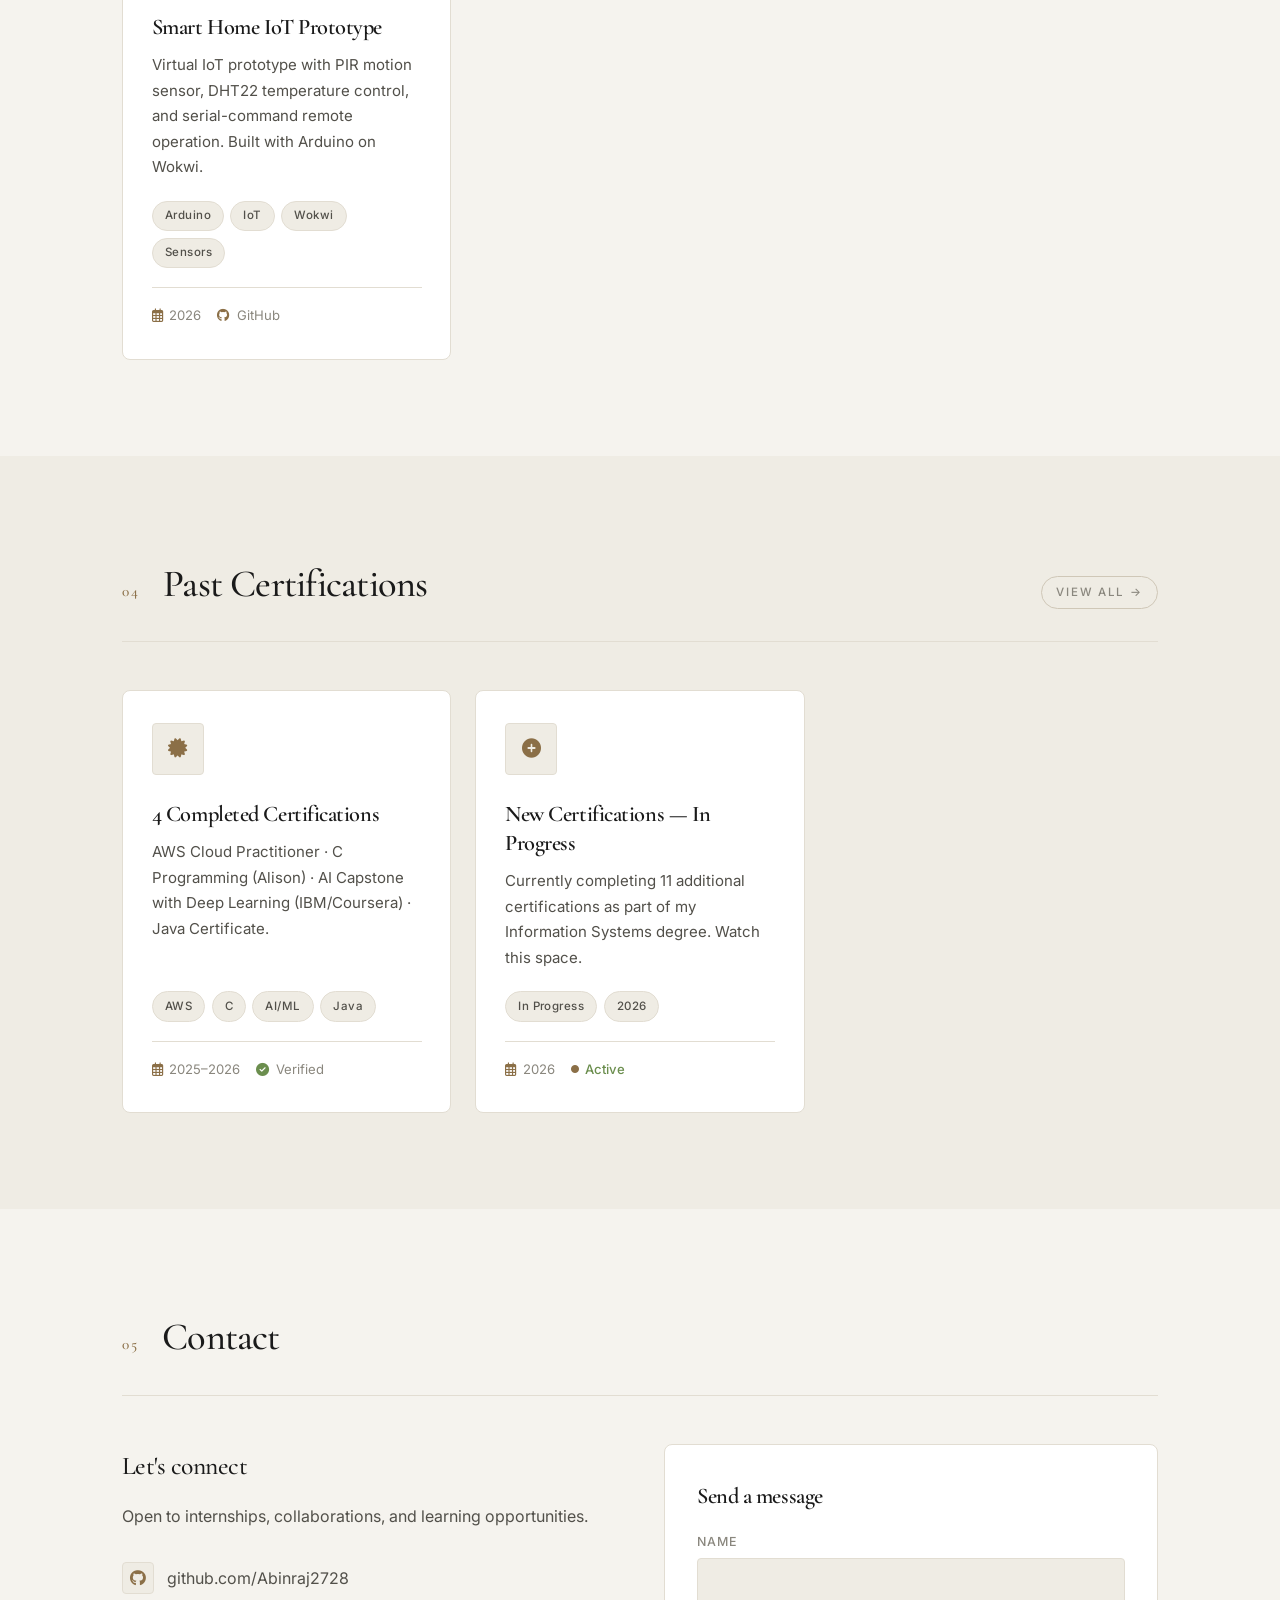
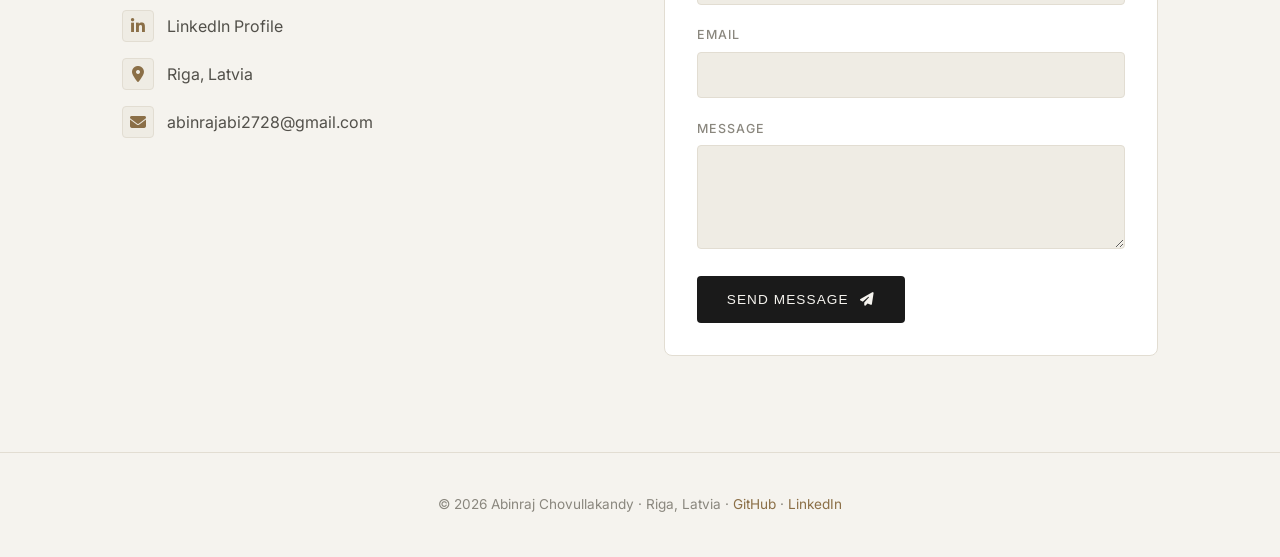
==== commit e98c1db4: "Update index.html" ====
--- a/index.html
+++ b/index.html
@@ -3,372 +3,356 @@
 <head>
 <meta charset="UTF-8">
 <meta name="viewport" content="width=device-width, initial-scale=1.0">
-<title>Shon Biju · Portfolio</title>
-<link rel="preconnect" href="https://fonts.googleapis.com">
-<link rel="preconnect" href="https://fonts.gstatic.com" crossorigin>
-<link href="https://fonts.googleapis.com/css2?family=DM+Sans:opsz,wght@9..40,300;9..40,400;9..40,500;9..40,600&family=Playfair+Display:ital,wght@0,500;0,600;1,500&display=swap" rel="stylesheet">
+<title>Abinraj Chovullakandy · Portfolio</title>
+<link href="https://fonts.googleapis.com/css2?family=Lora:ital,wght@0,400;0,500;0,600;0,700;1,400&family=Cormorant+Garamond:wght@400;500;600;700&family=Inter:wght@300;400;500;600;700&display=swap" rel="stylesheet">
 <link rel="stylesheet" href="https://cdnjs.cloudflare.com/ajax/libs/font-awesome/6.4.0/css/all.min.css">
+<link rel="stylesheet" href="theme.css">
 <style>
 *,*::before,*::after{margin:0;padding:0;box-sizing:border-box}
-:root{
-  --bg: #F8F7F3;        
-  --bg-alt: #F0EFE9;    
-  --card: #FFFFFF;
-  --text-main: #2D312E; 
-  --text-soft: #5C635E; 
-  --accent: #6C826B;    
-  --accent-light: #E3EAE3;
-  --border: #E5E2D9;
-  --shadow: 0 10px 40px -10px rgba(45, 49, 46, 0.08);
-  --shadow-lg: 0 24px 60px -15px rgba(45, 49, 46, 0.15);
-}
+:root{--bg:#f5f3ee;--bg-alt:#efece4;--card-bg:#fff;--text:#1a1a1a;--text-soft:#52504a;--text-muted:#8a877e;--accent:#8b6f47;--accent-soft:#c9a97a;--border:#e2ddd2;--border-strong:#cfc7b7;--shadow-md:0 10px 30px -10px rgba(60,50,30,.12);--shadow-lg:0 24px 60px -20px rgba(60,50,30,.18);--serif:'Cormorant Garamond',Georgia,serif;--sans:'Inter',sans-serif}
 html{scroll-behavior:smooth}
-body{font-family:'DM Sans', sans-serif;background:var(--bg);color:var(--text-main);line-height:1.7;overflow-x:hidden}
+body{font-family:var(--sans);background:var(--bg);color:var(--text);line-height:1.7;overflow-x:hidden}
 ::selection{background:var(--accent);color:#fff}
+@keyframes fadeUp{from{opacity:0;transform:translateY(30px)}to{opacity:1;transform:translateY(0)}}
+@keyframes float{0%,100%{transform:translateY(0)}50%{transform:translateY(-10px)}}
+@keyframes drawLine{from{width:0}to{width:60px}}
+@keyframes pulse{0%,100%{transform:scale(1)}50%{transform:scale(1.05);opacity:.9}}
+.reveal{opacity:0;transform:translateY(30px);transition:opacity .8s cubic-bezier(.22,1,.36,1),transform .8s cubic-bezier(.22,1,.36,1)}
+.reveal.visible{opacity:1;transform:translateY(0)}
 .container{max-width:1100px;margin:0 auto;padding:0 2rem}
 section{padding:6rem 0;position:relative}
 
-/* Top Bar */
-.top-bar{position:fixed;top:0;left:0;right:0;z-index:1000;background:rgba(248, 247, 243, 0.85);backdrop-filter:blur(16px);border-bottom:1px solid var(--border)}
-.top-bar-inner{max-width:1100px;margin:0 auto;padding:1rem 2rem;display:flex;justify-content:space-between;align-items:center;gap:1.5rem}
-.brand{font-family:'Playfair Display', serif;font-size:1.5rem;font-weight:600;color:var(--text-main);text-decoration:none;letter-spacing:-0.02em;}
+/* UPDATED TOP BAR TO FIX THE "NEW CERTS" WRAPPING */
+.top-bar{position:fixed;top:0;left:0;right:0;z-index:1000;background:rgba(245,243,238,.85);backdrop-filter:blur(12px);border-bottom:1px solid transparent;transition:border-color .3s}
+.top-bar.scrolled{border-bottom-color:var(--border)}
+.top-bar-inner{max-width:1300px;margin:0 auto;padding:.9rem 2rem;display:flex;justify-content:space-between;align-items:center;gap:1.5rem}
+.brand{font-family:var(--serif);font-size:1.4rem;font-weight:600;color:var(--text);text-decoration:none;white-space:nowrap}
+.brand:hover{color:var(--accent)}
 .brand span{color:var(--accent)}
-.nav-links{display:flex;gap:2rem;list-style:none;align-items:center}
-.nav-links a{color:var(--text-soft);text-decoration:none;font-size:.85rem;font-weight:500;letter-spacing:.05em;text-transform:uppercase;transition:color .3s}
-.nav-links a:hover{color:var(--accent)}
-
-/* Hero Section */
-.page-hero{padding:11rem 0 6rem;text-align:center;display:flex;flex-direction:column;align-items:center;}
-.profile-img-wrap {
-  width: 160px; height: 160px; border-radius: 50%;
-  padding: 6px; background: var(--bg);
-  border: 1px solid var(--border);
-  box-shadow: var(--shadow);
-  margin-bottom: 2rem;
-  position: relative;
-}
-.profile-img-wrap::after {
-  content: ''; position: absolute; inset: -10px;
-  border-radius: 50%; border: 1px dashed var(--accent);
-  opacity: 0.5;
-}
-.profile-img {
-  width: 100%; height: 100%; border-radius: 50%;
-  object-fit: cover; object-position: center;
-  background: var(--bg-alt);
-}
-.page-eyebrow{display:inline-block;font-size:.8rem;font-weight:600;letter-spacing:.15em;text-transform:uppercase;color:var(--accent);margin-bottom:1.5rem;background:var(--accent-light);padding:.4rem 1rem;border-radius:50px;}
-.page-hero h1{font-family:'Playfair Display', serif;font-size:clamp(2.8rem,6vw,4.5rem);font-weight:500;line-height:1.1;margin-bottom:1.5rem;color:var(--text-main);letter-spacing:-0.02em;}
-.page-hero h1 em{font-style:italic;color:var(--accent);}
-.page-hero p.lead{font-size:1.15rem;color:var(--text-soft);max-width:600px;margin:0 auto;font-weight:300;}
-
-/* Section Headers */
-.section-head{display:flex;flex-direction:column;align-items:center;text-align:center;margin-bottom:4rem;}
-.section-head .num{font-family:'Playfair Display', serif;font-size:1rem;color:var(--accent);letter-spacing:.1em;margin-bottom:.5rem;font-style:italic;}
-.section-head h2{font-family:'Playfair Display', serif;font-size:clamp(2rem,4vw,2.8rem);font-weight:500;color:var(--text-main);}
-
-/* Cards & Grid */
-.grid{display:grid;grid-template-columns:repeat(auto-fill,minmax(340px,1fr));gap:2rem}
-.card{background:var(--card);border:1px solid var(--border);border-radius:12px;padding:2.5rem;display:flex;flex-direction:column;transition:all .4s ease;text-decoration:none;color:inherit;box-shadow:var(--shadow);}
-.card:hover{transform:translateY(-5px);box-shadow:var(--shadow-lg);border-color:var(--accent-light);}
-.card h3{font-family:'Playfair Display', serif;font-size:1.6rem;font-weight:600;margin-bottom:.8rem;color:var(--text-main);}
-.card p{font-size:.95rem;color:var(--text-soft);flex-grow:1;margin-bottom:1.5rem;font-weight:300;}
-.tags{display:flex;flex-wrap:wrap;gap:.5rem;margin-bottom:1.5rem}
-.tag{font-size:.75rem;font-weight:500;padding:.3rem .8rem;background:var(--bg-alt);border:1px solid var(--border);color:var(--text-soft);border-radius:50px;}
-
-/* Buttons */
-.btn{display:inline-flex;align-items:center;justify-content:center;gap:.6rem;padding:.85rem 1.6rem;font-size:.85rem;font-weight:500;letter-spacing:.03em;text-decoration:none;border-radius:6px;transition:all .3s;cursor:pointer;border:1px solid transparent;font-family:'DM Sans', sans-serif;}
-.btn-primary{background:var(--accent);color:#fff;}
-.btn-primary:hover{background:#586B57;transform:translateY(-2px);box-shadow:0 4px 12px rgba(108, 130, 107, 0.3);}
-.btn-ghost{background:transparent;color:var(--text-main);border-color:var(--border);}
-.btn-ghost:hover{border-color:var(--accent);color:var(--accent);background:var(--accent-light);}
-
-/* Presentation List */
-.presentation-list{display:flex;flex-direction:column;gap:.8rem;margin:1.5rem 0;background:var(--bg-alt);padding:1.2rem;border-radius:8px;border:1px solid var(--border);}
-.presentation-item{display:flex;justify-content:space-between;align-items:center;flex-wrap:wrap;gap:.5rem;padding-bottom:.8rem;border-bottom:1px solid var(--border);}
-.presentation-item:last-child{border-bottom:none;padding-bottom:0;}
-.presentation-name{font-size:.9rem;font-weight:500;color:var(--text-main);display:flex;align-items:center;gap:.5rem;}
-.presentation-buttons{display:flex;gap:.5rem;}
-.btn-sm{padding:.4rem .8rem;font-size:.75rem;border-radius:4px;}
-
-/* Modals (PDF & Details) */
-.modal-overlay {
-  display: none; position: fixed; top: 0; left: 0; width: 100%; height: 100%;
-  background: rgba(45, 49, 46, 0.7); backdrop-filter: blur(8px); z-index: 9999;
-  align-items: center; justify-content: center; padding: 2rem;
-}
-.modal-content {
-  background: var(--bg); width: 100%; max-width: 800px; max-height: 90vh;
-  border-radius: 12px; box-shadow: var(--shadow-lg); display: flex;
-  flex-direction: column; overflow: hidden; animation: modalFadeIn 0.4s cubic-bezier(0.16, 1, 0.3, 1);
-}
-.modal-content.pdf-viewer { max-width: 1000px; height: 90vh; }
-@keyframes modalFadeIn { from { opacity: 0; transform: translateY(20px) scale(0.98); } to { opacity: 1; transform: translateY(0) scale(1); } }
-.modal-header { display: flex; justify-content: space-between; align-items: center; padding: 1.2rem 1.8rem; background: var(--card); border-bottom: 1px solid var(--border); }
-.modal-title { font-family: 'Playfair Display', serif; font-size: 1.5rem; font-weight: 600; color: var(--text-main); }
-.modal-close { background: transparent; border: none; font-size: 1.5rem; color: var(--text-soft); cursor: pointer; transition: color 0.2s; }
-.modal-close:hover { color: #c0392b; }
-.modal-body { flex: 1; background: var(--bg); overflow-y: auto; padding: 2rem; }
-.modal-body iframe { width: 100%; height: 100%; border: none; background: #525659; }
-
-/* Details Modal List Styling */
-.details-list { list-style: none; display: flex; flex-direction: column; gap: 1.2rem; }
-.details-list li { background: var(--card); padding: 1.5rem; border-radius: 8px; border: 1px solid var(--border); box-shadow: 0 2px 10px rgba(0,0,0,0.02); }
-.details-list strong { display: block; color: var(--accent); font-size: 1.1rem; margin-bottom: 0.4rem; font-family: 'Playfair Display', serif; }
-.details-list p { font-size: 0.95rem; color: var(--text-soft); margin: 0; }
-
-footer{border-top:1px solid var(--border);padding:3rem 0;text-align:center;font-size:.9rem;color:var(--text-soft);background:var(--bg-alt);}
-footer a{color:var(--accent);text-decoration:none;font-weight:500;}
-footer a:hover{text-decoration:underline;}
-
-@media(max-width:860px){.nav-links{display:none}section{padding:4rem 0}.page-hero{padding:8rem 0 4rem}}
-@media(max-width:480px){.container{padding:0 1.2rem}.top-bar-inner{padding:1rem 1.2rem}.presentation-item{flex-direction:column;align-items:flex-start;}.modal-overlay{padding: 1rem;}.modal-content{height: 95vh;}.card{padding: 1.5rem;}}
+.nav-links{display:flex;gap:1.5rem;list-style:none;align-items:center}
+.nav-links a{color:var(--text-soft);text-decoration:none;font-size:.85rem;font-weight:500;letter-spacing:.04em;text-transform:uppercase;position:relative;padding:.3rem 0;transition:color .3s;white-space:nowrap;}
+.nav-links a::after{content:'';position:absolute;bottom:0;left:0;width:0;height:1px;background:var(--accent);transition:width .35s cubic-bezier(.22,1,.36,1)}
+.nav-links a:hover,.nav-links a.active{color:var(--accent)}
+.nav-links a:hover::after,.nav-links a.active::after{width:100%}
+.scroll-progress{position:fixed;top:0;left:0;height:2px;background:linear-gradient(90deg,var(--accent),var(--accent-soft));width:0%;z-index:1001;transition:width .1s linear}
+
+/* HERO */
+.page-hero{padding:10rem 0 4rem;position:relative;overflow:hidden;min-height:100vh;display:flex;align-items:center}
+.page-hero::before{content:'';position:absolute;top:-20%;right:-10%;width:500px;height:500px;border-radius:50%;background:radial-gradient(circle,rgba(201,169,122,.12),transparent 70%);animation:float 8s ease-in-out infinite;pointer-events:none}
+.page-hero::after{content:'';position:absolute;bottom:-20%;left:-10%;width:400px;height:400px;border-radius:50%;background:radial-gradient(circle,rgba(139,111,71,.08),transparent 70%);animation:float 10s ease-in-out infinite reverse;pointer-events:none}
+.page-hero-inner{position:relative;z-index:1;width:100%}
+.page-eyebrow{display:inline-flex;align-items:center;gap:.6rem;font-size:.78rem;font-weight:500;letter-spacing:.2em;text-transform:uppercase;color:var(--accent);margin-bottom:1.2rem}
+.page-eyebrow::before{content:'';display:inline-block;width:0;height:1px;background:var(--accent);animation:drawLine 1.2s ease .4s forwards}
+.page-hero h1{font-family:var(--serif);font-size:clamp(2.4rem,5vw,3.8rem);font-weight:500;line-height:1.1;letter-spacing:-.01em;color:var(--text);margin-bottom:1rem;animation:fadeUp .9s ease .2s both}
+.page-hero h1 em{font-style:italic;color:var(--accent);font-weight:400}
+.page-hero p.lead{font-size:1.05rem;color:var(--text-soft);max-width:620px;font-weight:300;line-height:1.7;animation:fadeUp .9s ease .4s both}
+.hero-inner{display:grid;grid-template-columns:1fr auto;gap:4rem;align-items:center}
+.hero-avatar-wrap{position:relative;animation:fadeUp 1s ease .4s both}
+.hero-avatar{width:280px;height:280px;border-radius:50%;position:relative;display:flex;align-items:center;justify-content:center;font-family:var(--serif);font-size:5rem;font-weight:500;color:#5c4a30;background:linear-gradient(135deg,#e8dfd0,#d4c5a8);box-shadow:var(--shadow-lg);border:6px solid var(--card-bg);transition:transform .5s cubic-bezier(.22,1,.36,1);overflow:hidden;padding:0}
+.hero-avatar img{width:100%;height:100%;object-fit:cover;object-position:center 20%;border-radius:50%;display:block}
+.hero-avatar:hover{transform:scale(1.03) rotate(-2deg)}
+.hero-avatar-ring{position:absolute;inset:-16px;border-radius:50%;border:1px dashed var(--border-strong);animation:pulse 4s ease-in-out infinite;pointer-events:none}
+.hero-meta{display:flex;flex-wrap:wrap;gap:1.5rem;margin-bottom:2.5rem;font-size:.9rem;color:var(--text-muted)}
+.hero-meta span{display:flex;align-items:center;gap:.5rem}
+.hero-meta i{color:var(--accent)}
+.hero-actions{display:flex;flex-wrap:wrap;gap:1rem}
+
+/* BUTTONS */
+.btn{display:inline-flex;align-items:center;gap:.7rem;padding:.95rem 1.8rem;font-size:.85rem;font-weight:500;letter-spacing:.08em;text-transform:uppercase;text-decoration:none;border-radius:4px;transition:all .35s cubic-bezier(.22,1,.36,1);cursor:pointer;border:1px solid transparent}
+.btn-primary{background:var(--text);color:var(--bg)}
+.btn-primary:hover{background:var(--accent);color:#fff;transform:translateY(-2px)}
+.btn-ghost{background:transparent;color:var(--text);border-color:var(--border-strong)}
+.btn-ghost:hover{border-color:var(--accent);color:var(--accent);transform:translateY(-2px)}
+
+/* SECTIONS */
+.section-head{display:flex;align-items:baseline;gap:1.5rem;margin-bottom:3rem;padding-bottom:1.5rem;border-bottom:1px solid var(--border);flex-wrap:wrap}
+.section-head .num{font-family:var(--serif);font-size:.95rem;font-weight:500;color:var(--accent);letter-spacing:.1em}
+.section-head h2{font-family:var(--serif);font-size:clamp(1.8rem,3.5vw,2.4rem);font-weight:500;color:var(--text);flex:1}
+.section-head .badge{font-size:.72rem;font-weight:500;letter-spacing:.15em;text-transform:uppercase;color:var(--text-muted);border:1px solid var(--border-strong);padding:.35rem .9rem;border-radius:100px;white-space:nowrap}
+.section-head .badge.progress{color:var(--accent);border-color:var(--accent);background:rgba(201,169,122,.08)}
+
+/* GRID & CARDS */
+.grid{display:grid;grid-template-columns:repeat(auto-fill,minmax(320px,1fr));gap:1.5rem}
+.card{background:var(--card-bg);border:1px solid var(--border);border-radius:8px;padding:2rem 1.8rem;display:flex;flex-direction:column;position:relative;overflow:hidden;transition:transform .5s cubic-bezier(.22,1,.36,1),box-shadow .5s cubic-bezier(.22,1,.36,1),border-color .3s;text-decoration:none;color:inherit}
+.card::before{content:'';position:absolute;top:0;left:0;width:100%;height:2px;background:linear-gradient(90deg,var(--accent),transparent);transform:scaleX(0);transform-origin:left;transition:transform .5s cubic-bezier(.22,1,.36,1)}
+.card:hover{transform:translateY(-6px);box-shadow:var(--shadow-md);border-color:var(--border-strong)}
+.card:hover::before{transform:scaleX(1)}
+.card-icon{width:52px;height:52px;border-radius:4px;background:var(--bg-alt);border:1px solid var(--border);display:flex;align-items:center;justify-content:center;font-size:1.2rem;color:var(--accent);margin-bottom:1.5rem;transition:all .5s cubic-bezier(.22,1,.36,1)}
+.card:hover .card-icon{background:var(--accent);color:#fff;transform:rotate(-6deg) scale(1.08)}
+.card h3{font-family:var(--serif);font-size:1.4rem;font-weight:600;line-height:1.3;margin-bottom:.7rem;color:var(--text)}
+.card p{font-size:.94rem;line-height:1.7;color:var(--text-soft);flex-grow:1;margin-bottom:1.3rem}
+.tags{display:flex;flex-wrap:wrap;gap:.4rem;margin-bottom:1.2rem}
+.tag{font-size:.72rem;font-weight:500;letter-spacing:.04em;padding:.28rem .75rem;background:var(--bg-alt);border:1px solid var(--border);color:var(--text-soft);border-radius:100px}
+.card-foot{display:flex;flex-wrap:wrap;gap:1rem;padding-top:1rem;border-top:1px solid var(--border);font-size:.82rem;color:var(--text-muted)}
+.card-foot span{display:inline-flex;align-items:center;gap:.4rem}
+.card-foot i{color:var(--accent)}
+.card-foot .status{color:#6b8e4e;font-weight:500}
+.card-arrow{position:absolute;bottom:1.5rem;right:1.8rem;color:var(--accent);font-size:.9rem;opacity:0;transform:translateX(-8px);transition:all .4s cubic-bezier(.22,1,.36,1)}
+.card:hover .card-arrow{opacity:1;transform:translateX(0)}
+
+/* CONTACT */
+.contact-grid{display:grid;grid-template-columns:1fr 1fr;gap:3rem;}
+.contact-list{list-style:none;display:flex;flex-direction:column;gap:1rem;}
+.contact-list a, .contact-list span{display:inline-flex;align-items:center;gap:.8rem;color:var(--text-soft);text-decoration:none;}
+.contact-list i{width:32px;height:32px;display:inline-flex;align-items:center;justify-content:center;background:var(--bg-alt);border:1px solid var(--border);border-radius:4px;color:var(--accent);}
+.contact-form{background:var(--card-bg);border:1px solid var(--border);border-radius:8px;padding:2rem;}
+.contact-form input, .contact-form textarea{width:100%;font-family:var(--sans);font-size:.95rem;color:var(--text);background:var(--bg-alt);border:1px solid var(--border);border-radius:4px;padding:.8rem 1rem;outline:none;margin-bottom:1.2rem;}
+.contact-form label{display:block;font-size:.78rem;font-weight:500;letter-spacing:.08em;text-transform:uppercase;color:var(--text-muted);margin-bottom:.4rem;}
+
+footer{border-top:1px solid var(--border);padding:2.5rem 0;text-align:center;font-size:.85rem;color:var(--text-muted)}
+footer a{color:var(--accent);text-decoration:none}
+footer a:hover{opacity:.7}
+.scroll-top{position:fixed;right:1.5rem;bottom:1.5rem;width:46px;height:46px;background:var(--text);color:var(--bg);border:none;border-radius:50%;cursor:pointer;display:flex;align-items:center;justify-content:center;font-size:.95rem;opacity:0;pointer-events:none;transform:translateY(20px);transition:all .4s cubic-bezier(.22,1,.36,1);z-index:999;box-shadow:var(--shadow-md)}
+.scroll-top.visible{opacity:1;pointer-events:auto;transform:translateY(0)}
+.scroll-top:hover{transform:translateY(-4px) scale(1.05)}
+
+@media(max-width:1024px){.nav-links{gap:1rem}.nav-links a{font-size:.75rem}}
+@media(max-width:860px){.nav-links{display:none}.hero-inner{grid-template-columns:1fr;gap:3rem;text-align:center}.hero-avatar{width:220px;height:220px}.hero-avatar-wrap{margin:0 auto}.hero-actions{justify-content:center}.hero-meta{justify-content:center}.page-hero{min-height:auto;padding:7rem 0 3rem}section{padding:4rem 0}.contact-grid{grid-template-columns:1fr;}}
+@media(max-width:480px){.container{padding:0 1.2rem}.top-bar-inner{padding:.8rem 1.2rem}.brand{font-size:1.2rem}.card{padding:1.5rem 1.3rem}.hero-avatar{width:180px;height:180px}}
 </style>
 </head>
 <body>
 
-<header class="top-bar">
+<div class="scroll-progress" id="scrollProgress"></div>
+
+<header class="top-bar" id="topBar">
   <div class="top-bar-inner">
-    <a href="index.html" class="brand">Shon <span>·</span> Biju</a>
+    <a href="index.html" class="brand">Abinraj <span>·</span> C</a>
     <nav>
       <ul class="nav-links">
         <li><a href="#about">About</a></li>
-        <li><a href="#portfolio">Projects</a></li>
-        <li><a href="#certifications">Certifications</a></li>
+        <li><a href="odin.html">Odin</a></li>
+        <li><a href="class-activities.html">Activities</a></li>
+        <li><a href="homeworks.html">Homeworks</a></li>
+        <li><a href="projects.html">Projects</a></li>
+        <li><a href="certifications.html">Certifications</a></li>
+        <li><a href="new-certification.html">New Certs</a></li>
+        <li><a href="#contact">Contact</a></li>
       </ul>
     </nav>
+    <div class="theme-switcher" id="themeSwitcher">
+      <button class="theme-switcher-btn" id="themeSwitcherBtn" aria-label="Change theme">
+        <i class="fas fa-palette"></i><span class="label">Theme</span><i class="fas fa-chevron-down arrow"></i>
+      </button>
+      <div class="theme-dropdown">
+        <button class="theme-option" data-theme-set="ocean"><span class="swatch ocean"></span> Ocean Blue <i class="fas fa-check check"></i></button>
+        <button class="theme-option" data-theme-set="forest"><span class="swatch forest"></span> Forest Green <i class="fas fa-check check"></i></button>
+        <button class="theme-option" data-theme-set="rose"><span class="swatch rose"></span> Rose <i class="fas fa-check check"></i></button>
+        <button class="theme-option" data-theme-set="dark"><span class="swatch dark"></span> Dark <i class="fas fa-check check"></i></button>
+      </div>
+    </div>
   </div>
 </header>
 
 <main>
-  <!-- HERO -->
   <section class="page-hero">
-    <div class="container" style="display: flex; flex-direction: column; align-items: center;">
+    <div class="container page-hero-inner">
+      <div class="hero-inner">
+        <div>
+          <div class="page-eyebrow">Information Systems Student</div>
+          <h1>Abinraj <em>Chovullakandy</em></h1>
+          <p class="lead">Building practical digital solutions — from web applications to IoT prototypes. Currently studying at Riga Nordic University, Latvia.</p>
+          <div class="hero-meta" style="margin-top:1.5rem;">
+            <span><i class="fas fa-map-marker-alt"></i> Riga, Latvia</span>
+            <span><i class="fas fa-university"></i> Riga Nordic University</span>
+          </div>
+          <div class="hero-actions">
+            <a href="projects.html" class="btn btn-primary"><span>View Projects</span><i class="fas fa-arrow-right"></i></a>
+            <a href="https://github.com/Abinraj2728/Abinraj2728" target="_blank" class="btn btn-ghost"><i class="fab fa-github"></i><span>GitHub</span></a>
+          </div>
+        </div>
+        <div class="hero-avatar-wrap">
+          <div class="hero-avatar-ring"></div>
+          <div class="hero-avatar">
+            <img src="images/avatar.jpg" alt="Abinraj Chovullakandy">
+          </div>
+        </div>
+      </div>
+    </div>
+  </section>
+
+  <section id="about">
+    <div class="container">
+      <div class="section-head fade-left"><span class="num">01</span><h2>About</h2></div>
       
-      <!-- SHON'S PROFILE IMAGE -->
-      <div class="profile-img-wrap">
-        <img src="profile.jpeg" alt="Shon Biju" class="profile-img" onerror="this.src='https://ui-avatars.com/api/?name=Shon+Biju&background=E3EAE3&color=6C826B&size=160'">
-      </div>
-
-      <div class="page-eyebrow">Information Systems Student</div>
-      <h1>Hi, I'm <em>Shon Biju</em></h1>
-      <p class="lead">Building practical digital solutions — from web applications to IoT prototypes. Currently studying at Riga Nordic University, Latvia.</p>
-    </div>
-  </section>
-
-  <!-- ABOUT -->
-  <section id="about">
-    <div class="container">
-      <div class="section-head">
-        <span class="num">01</span>
-        <h2>About Me</h2>
-      </div>
-      <div style="font-size:1.05rem;line-height:1.9;color:var(--text-soft);max-width:800px;margin:0 auto;text-align:center;">
-        <p style="margin-bottom:1.5rem;font-family:'Playfair Display', serif;font-size:1.3rem;color:var(--text-main);font-style:italic;">
-          "I am a dedicated and curious IT student with a passion for technology, problem-solving, and continuous learning."
+      <div class="fade-up" style="font-size:1.05rem;line-height:1.8;color:var(--text-soft);max-width:900px;">
+        <p style="margin-bottom: 1.5rem; font-family:var(--serif); font-size: 1.2rem; color: var(--text);">
+          I am a dedicated and curious IT student with a passion for technology, problem-solving, and continuous learning. I enjoy exploring areas like programming, software development, and emerging technologies such as artificial intelligence. With a strong foundation in IT concepts and hands-on project experience, I aim to apply my knowledge in real-world situations while constantly expanding my skill set. I am a team player, adaptable, and eager to contribute to innovative tech solutions that make a positive impact.
         </p>
-        <p style="margin-bottom:2rem;">I enjoy exploring areas like programming, software development, and emerging technologies such as artificial intelligence. With a strong foundation in IT concepts and hands-on project experience, I aim to apply my knowledge in real-world situations while constantly expanding my skill set.</p>
-
-        <h3 style="font-family:'Playfair Display', serif;font-size:1.4rem;color:var(--text-main);margin:2rem 0 1rem;">Technical Skills</h3>
-        <div class="tags" style="justify-content:center;">
-          <span class="tag">Python</span><span class="tag">C++</span><span class="tag">Java</span><span class="tag">JavaScript</span><span class="tag">ML / AI</span><span class="tag">Data Analysis</span>
-        </div>
-
-        <h3 style="font-family:'Playfair Display', serif;font-size:1.4rem;color:var(--text-main);margin:3rem 0 1rem;">Education</h3>
-        <p style="margin-bottom:.4rem;color:var(--text-main);"><strong>Bachelors in Information System</strong></p>
-        <p style="margin-bottom:.4rem;">Riga Nordic University · Riga, Latvia</p>
-        <p><em>June 2024 – Present | EQF Level 8</em></p>
-
-        <h3 style="font-family:'Playfair Display', serif;font-size:1.4rem;color:var(--text-main);margin:3rem 0 1rem;">Languages</h3>
-        <p style="margin-bottom:.4rem;"><strong>Malayalam:</strong> Mother tongue</p>
-        <p><strong>English:</strong> Proficient (C2 level)</p>
-      </div>
-    </div>
-  </section>
-
-  <!-- PORTFOLIO -->
-  <section id="portfolio" style="background:var(--bg-alt);">
-    <div class="container">
-      <div class="section-head">
-        <span class="num">02</span>
-        <h2>Featured Projects</h2>
-      </div>
-      <div class="grid">
-
-        <!-- IoT Project -->
-        <div class="card">
+
+        <h3 style="font-family:var(--serif); font-size:1.5rem; color:var(--text); margin-top:2rem; margin-bottom:1rem;">Education</h3>
+        <p style="margin-bottom: 0.5rem;">
+          <strong>Bachelors in Information System</strong> <br>
+          Riga Nordic University · Riga, Latvia <br>
+          <em>June 2024 – Present</em> | EQF Level 8
+        </p>
+
+        <h3 style="font-family:var(--serif); font-size:1.5rem; color:var(--text); margin-top:2rem; margin-bottom:1rem;">Technical Skills</h3>
+        <div class="tags" style="margin-bottom: 1.5rem;">
+          <span class="tag">Python</span>
+          <span class="tag">C++</span>
+          <span class="tag">Java</span>
+          <span class="tag">JavaScript</span>
+          <span class="tag">Machine Learning</span>
+          <span class="tag">Deep Learning</span>
+          <span class="tag">Data Analysis</span>
+          <span class="tag">Data Visualization</span>
+          <span class="tag">Microsoft Office</span>
+        </div>
+
+        <h3 style="font-family:var(--serif); font-size:1.5rem; color:var(--text); margin-top:2rem; margin-bottom:1rem;">Languages</h3>
+        <ul style="list-style:none; padding:0; margin-bottom: 1.5rem;">
+          <li style="margin-bottom: 0.5rem;"><strong>Malayalam:</strong> Mother tongue</li>
+          <li><strong>English:</strong> Proficient (C2 level)</li>
+        </ul>
+
+        <h3 style="font-family:var(--serif); font-size:1.5rem; color:var(--text); margin-top:2rem; margin-bottom:1rem;">Hobbies & Interests</h3>
+        <p style="margin-bottom: 1.5rem;">
+          In my free time, I enjoy reading about space science, exploring new web technologies, and playing sports. I am a District Volleyball player and was the District 100m running champion (2016-17).
+        </p>
+      </div>
+
+    </div>
+  </section>
+
+  <section id="learning" style="background:var(--bg-alt);">
+    <div class="container">
+      <div class="section-head fade-left"><span class="num">02</span><h2>Currently Learning</h2><span class="badge progress">In Progress</span></div>
+      <div class="grid stagger">
+        <a href="odin.html" class="card">
+          <div class="card-icon"><i class="fas fa-book-open"></i></div>
+          <h3>The Odin Project</h3>
+          <p>Full-stack web development curriculum — HTML, CSS, JavaScript, Node.js, React, and databases. Building real projects as I learn.</p>
+          <div class="tags"><span class="tag">HTML/CSS</span><span class="tag">JavaScript</span><span class="tag">Node.js</span><span class="tag">React</span></div>
+          <div class="card-foot"><span><i class="far fa-calendar-alt"></i> Started 2025</span><span class="status"><i class="fas fa-circle" style="font-size:.5rem;"></i> In progress</span></div>
+          <i class="fas fa-arrow-right card-arrow"></i>
+        </a>
+      </div>
+    </div>
+  </section>
+
+  <section id="projects">
+    <div class="container">
+      <div class="section-head fade-left"><span class="num">03</span><h2>Past Projects</h2><span class="badge">View all →</span></div>
+      <div class="grid stagger">
+        <a href="projects.html" class="card">
+          <div class="card-icon"><i class="fas fa-microchip"></i></div>
           <h3>Smart Home IoT Prototype</h3>
-          <p>Virtual IoT prototype for Robotics subject. Features automatic light control with PIR motion sensor, temperature-based fan control, and remote control simulation.</p>
-          <div class="tags">
-            <span class="tag">Arduino</span><span class="tag">IoT</span><span class="tag">Wokwi</span>
-          </div>
-          <a href="#" class="btn btn-primary">View Details <i class="fas fa-arrow-right"></i></a>
-        </div>
-
-        <!-- Odin Project -->
-        <div class="card">
-          <h3>The Odin Project</h3>
-          <p>Full-stack web development curriculum covering HTML, CSS, JavaScript, Node.js, React, and databases.</p>
-          <div class="tags">
-            <span class="tag">HTML/CSS</span><span class="tag">JavaScript</span><span class="tag">Node.js</span><span class="tag">React</span>
-          </div>
-
-          <div class="presentation-list">
-            <div class="presentation-item">
-              <span class="presentation-name"><i class="fas fa-file-pdf" style="color:#c0392b;"></i> Advanced HTML & CSS</span>
-              <div class="presentation-buttons">
-                <button onclick="openPDF('presentations/advanced-html-css.pdf', 'Advanced HTML & CSS')" class="btn btn-primary btn-sm"><i class="fas fa-eye"></i> View</button>
-                <a href="presentations/advanced-html-css.pdf" download class="btn btn-ghost btn-sm"><i class="fas fa-download"></i> Save</a>
-              </div>
-            </div>
-            <div class="presentation-item">
-              <span class="presentation-name"><i class="fas fa-file-pdf" style="color:#c0392b;"></i> Intermediate HTML & CSS</span>
-              <div class="presentation-buttons">
-                <button onclick="openPDF('presentations/intermediate-html-css.pdf', 'Intermediate HTML & CSS')" class="btn btn-primary btn-sm"><i class="fas fa-eye"></i> View</button>
-                <a href="presentations/intermediate-html-css.pdf" download class="btn btn-ghost btn-sm"><i class="fas fa-download"></i> Save</a>
-              </div>
-            </div>
-            <div class="presentation-item">
-              <span class="presentation-name"><i class="fas fa-file-pdf" style="color:#c0392b;"></i> Modern JavaScript</span>
-              <div class="presentation-buttons">
-                <button onclick="openPDF('presentations/modern-javascript.pdf', 'Modern JavaScript')" class="btn btn-primary btn-sm"><i class="fas fa-eye"></i> View</button>
-                <a href="presentations/modern-javascript.pdf" download class="btn btn-ghost btn-sm"><i class="fas fa-download"></i> Save</a>
-              </div>
-            </div>
-            <div class="presentation-item">
-              <span class="presentation-name"><i class="fas fa-file-pdf" style="color:#c0392b;"></i> Odin Foundations</span>
-              <div class="presentation-buttons">
-                <button onclick="openPDF('presentations/odin-foundations.pdf', 'Odin Foundations')" class="btn btn-primary btn-sm"><i class="fas fa-eye"></i> View</button>
-                <a href="presentations/odin-foundations.pdf" download class="btn btn-ghost btn-sm"><i class="fas fa-download"></i> Save</a>
-              </div>
-            </div>
-          </div>
-
-          <button onclick="openDetails()" class="btn btn-ghost" style="width: 100%;">View Details <i class="fas fa-arrow-right"></i></button>
-        </div>
-
-      </div>
-    </div>
-  </section>
-
-  <!-- CERTIFICATIONS -->
-  <section id="certifications">
-    <div class="container">
-      <div class="section-head">
-        <span class="num">03</span>
-        <h2>Certifications</h2>
-      </div>
-      <div class="grid">
-        <div class="card" style="text-align:center; padding:2rem;">
-          <h3>Diploma in C Programming</h3>
-          <p>Alison · May 2025</p>
-        </div>
-        <div class="card" style="text-align:center; padding:2rem;">
-          <h3>AI Capstone: Deep Learning</h3>
-          <p>IBM / Coursera · May 2025</p>
-        </div>
-        <div class="card" style="text-align:center; padding:2rem;">
-          <h3>Java Certificate</h3>
-          <p>Certified · 2025</p>
+          <p>Virtual IoT prototype with PIR motion sensor, DHT22 temperature control, and serial-command remote operation. Built with Arduino on Wokwi.</p>
+          <div class="tags"><span class="tag">Arduino</span><span class="tag">IoT</span><span class="tag">Wokwi</span><span class="tag">Sensors</span></div>
+          <div class="card-foot"><span><i class="far fa-calendar-alt"></i> 2026</span><span><i class="fab fa-github"></i> GitHub</span></div>
+          <i class="fas fa-arrow-right card-arrow"></i>
+        </a>
+      </div>
+    </div>
+  </section>
+
+  <section id="certs" style="background:var(--bg-alt);">
+    <div class="container">
+      <div class="section-head fade-left"><span class="num">04</span><h2>Past Certifications</h2><span class="badge">View all →</span></div>
+      <div class="grid stagger">
+        <a href="certifications.html" class="card">
+          <div class="card-icon"><i class="fas fa-certificate"></i></div>
+          <h3>4 Completed Certifications</h3>
+          <p>AWS Cloud Practitioner · C Programming (Alison) · AI Capstone with Deep Learning (IBM/Coursera) · Java Certificate.</p>
+          <div class="tags"><span class="tag">AWS</span><span class="tag">C</span><span class="tag">AI/ML</span><span class="tag">Java</span></div>
+          <div class="card-foot"><span><i class="far fa-calendar-alt"></i> 2025–2026</span><span><i class="fas fa-check-circle" style="color:#6b8e4e;"></i> Verified</span></div>
+          <i class="fas fa-arrow-right card-arrow"></i>
+        </a>
+        <a href="new-certification.html" class="card">
+          <div class="card-icon"><i class="fas fa-plus-circle"></i></div>
+          <h3>New Certifications — In Progress</h3>
+          <p>Currently completing 11 additional certifications as part of my Information Systems degree. Watch this space.</p>
+          <div class="tags"><span class="tag">In Progress</span><span class="tag">2026</span></div>
+          <div class="card-foot"><span><i class="far fa-calendar-alt"></i> 2026</span><span class="status"><i class="fas fa-circle" style="font-size:.5rem;"></i> Active</span></div>
+          <i class="fas fa-arrow-right card-arrow"></i>
+        </a>
+      </div>
+    </div>
+  </section>
+
+  <section id="contact">
+    <div class="container">
+      <div class="section-head fade-left"><span class="num">05</span><h2>Contact</h2></div>
+      <div class="contact-grid">
+        <div class="fade-left">
+          <h3 style="font-family:var(--serif);font-size:1.6rem;font-weight:500;margin-bottom:1rem;">Let's connect</h3>
+          <p style="color:var(--text-soft);margin-bottom:2rem;">Open to internships, collaborations, and learning opportunities.</p>
+          <ul class="contact-list">
+            <li><a href="https://github.com/Abinraj2728/Abinraj2728" target="_blank"><i class="fab fa-github"></i> github.com/Abinraj2728</a></li>
+            <li><a href="https://www.linkedin.com/in/abinraj-chovullakandy-3a50091b7" target="_blank"><i class="fab fa-linkedin-in"></i> LinkedIn Profile</a></li>
+            <li><span><i class="fas fa-map-marker-alt"></i> Riga, Latvia</span></li>
+            <li><a href="mailto:abinrajabi2728@gmail.com"><i class="fas fa-envelope"></i> abinrajabi2728@gmail.com</a></li>
+          </ul>
+        </div>
+        <div class="fade-right contact-form">
+          <h3 style="font-family:var(--serif);font-size:1.4rem;font-weight:600;margin-bottom:1rem;">Send a message</h3>
+          <form action="https://formspree.io/f/xnpjlzgl" method="POST">
+            <div><label>Name</label><input type="text" name="name" required></div>
+            <div><label>Email</label><input type="email" name="email" required></div>
+            <div><label>Message</label><textarea name="message" rows="4" required></textarea></div>
+            <button type="submit" class="btn btn-primary" style="align-self:flex-start;"><span>Send message</span><i class="fas fa-paper-plane"></i></button>
+          </form>
         </div>
       </div>
     </div>
   </section>
 </main>
 
-<!-- PDF MODAL -->
-<div id="pdfModal" class="modal-overlay">
-  <div class="modal-content pdf-viewer">
-    <div class="modal-header">
-      <span id="modalTitle" class="modal-title">Presentation</span>
-      <button onclick="closeModal('pdfModal')" class="modal-close" aria-label="Close">&times;</button>
-    </div>
-    <div class="modal-body" style="padding: 0;">
-      <iframe id="pdfFrame" src="" title="PDF Presentation"></iframe>
-    </div>
-  </div>
-</div>
-
-<!-- DETAILS MODAL -->
-<div id="detailsModal" class="modal-overlay">
-  <div class="modal-content">
-    <div class="modal-header">
-      <span class="modal-title">The Odin Project</span>
-      <button onclick="closeModal('detailsModal')" class="modal-close" aria-label="Close">&times;</button>
-    </div>
-    <div class="modal-body">
-      <p style="margin-bottom: 1.5rem; color: var(--text-soft); font-size: 1.05rem; line-height: 1.8;">The Odin Project is a comprehensive, open-source full-stack curriculum. Shon has completed multiple core modules, documented below in the available presentations:</p>
-      
-      <ul class="details-list">
-        <li>
-          <strong>Advanced HTML & CSS</strong>
-          <p>Deep dive into CSS animations, accessibility (WCAG), and responsive design principles to build fluid, accessible web layouts.</p>
-        </li>
-        <li>
-          <strong>Intermediate HTML & CSS</strong>
-          <p>Mastering CSS Grid, Flexbox, forms, and scalable vector graphics (SVGs) to construct complex, 2D web layouts.</p>
-        </li>
-        <li>
-          <strong>Modern JavaScript</strong>
-          <p>Building interactive web apps using OOP, modular code structures, asynchronous programming, APIs, and automated testing.</p>
-        </li>
-        <li>
-          <strong>Odin Foundations</strong>
-          <p>The core foundation of web development, covering the environment setup, Git version control, HTML structure, CSS basics, and essential JavaScript logic.</p>
-        </li>
-      </ul>
-    </div>
-  </div>
-</div>
-
 <footer>
-  <p>© 2026 Shon Biju · Riga, Latvia</p>
+  <p>© 2026 Abinraj Chovullakandy · Riga, Latvia · <a href="https://github.com/Abinraj2728/Abinraj2728" target="_blank">GitHub</a> · <a href="https://www.linkedin.com/in/abinraj-chovullakandy-3a50091b7" target="_blank">LinkedIn</a></p>
 </footer>
 
+<button class="scroll-top" id="scrollTop" aria-label="Scroll to top"><i class="fas fa-arrow-up"></i></button>
+
 <script>
-  // PDF Modal
-  function openPDF(url, title) {
-    document.getElementById('pdfFrame').src = url;
-    document.getElementById('modalTitle').innerText = title;
-    document.getElementById('pdfModal').style.display = 'flex';
-    document.body.style.overflow = 'hidden'; 
-  }
-
-  // Details Modal
-  function openDetails() {
-    document.getElementById('detailsModal').style.display = 'flex';
-    document.body.style.overflow = 'hidden'; 
-  }
-
-  // Close Modals
-  function closeModal(modalId) {
-    document.getElementById(modalId).style.display = 'none';
-    if(modalId === 'pdfModal') {
-      document.getElementById('pdfFrame').src = ''; 
+const scrollProgress = document.getElementById('scrollProgress');
+const topBar = document.getElementById('topBar');
+const scrollTopBtn = document.getElementById('scrollTop');
+window.addEventListener('scroll', () => {
+  const scrolled = (window.scrollY / (document.documentElement.scrollHeight - window.innerHeight)) * 100;
+  scrollProgress.style.width = scrolled + '%';
+  if (window.scrollY > 50) { topBar.classList.add('scrolled'); scrollTopBtn.classList.add('visible'); }
+  else { topBar.classList.remove('scrolled'); scrollTopBtn.classList.remove('visible'); }
+});
+scrollTopBtn.addEventListener('click', () => window.scrollTo({ top: 0, behavior: 'smooth' }));
+
+const observer = new IntersectionObserver((entries) => {
+  entries.forEach(entry => { 
+    if (entry.isIntersecting) entry.target.classList.add('visible'); 
+  });
+}, { threshold: 0.1, rootMargin: '0px 0px -50px 0px' });
+document.querySelectorAll('.reveal, .fade-in, .fade-up, .fade-left, .fade-right, .scale-in, .section-reveal, .stagger').forEach(el => observer.observe(el));
+</script>
+
+<script>
+(function() {
+  const saved = localStorage.getItem('portfolio-theme') || 'ocean';
+  document.documentElement.setAttribute('data-theme', saved);
+  document.addEventListener('DOMContentLoaded', function() {
+    const switcher = document.getElementById('themeSwitcher');
+    const btn = document.getElementById('themeSwitcherBtn');
+    if (!switcher || !btn) return;
+    function updateActive() {
+      const current = document.documentElement.getAttribute('data-theme') || 'ocean';
+      document.querySelectorAll('.theme-option').forEach(opt => {
+        opt.classList.toggle('active', opt.dataset.themeSet === current);
+      });
     }
-    document.body.style.overflow = 'auto';
-  }
-
-  // Click outside to close
-  document.querySelectorAll('.modal-overlay').forEach(overlay => {
-    overlay.addEventListener('click', function(e) {
-      if (e.target === this) {
-        closeModal(this.id);
-      }
+    updateActive();
+    btn.addEventListener('click', function(e) { e.stopPropagation(); switcher.classList.toggle('open'); });
+    document.addEventListener('click', function(e) { if (!switcher.contains(e.target)) switcher.classList.remove('open'); });
+    document.querySelectorAll('.theme-option').forEach(opt => {
+      opt.addEventListener('click', function() {
+        const theme = this.dataset.themeSet;
+        document.documentElement.setAttribute('data-theme', theme);
+        localStorage.setItem('portfolio-theme', theme);
+        updateActive();
+        switcher.classList.remove('open');
+      });
     });
   });
-
-  // Escape key to close
-  document.addEventListener('keydown', function(e) {
-    if (e.key === 'Escape') {
-      document.querySelectorAll('.modal-overlay').forEach(overlay => {
-        if(overlay.style.display === 'flex') {
-          closeModal(overlay.id);
-        }
-      });
-    }
-  });
+})();
 </script>
-
 </body>
 </html>
--- a/theme.css
+++ b/theme.css
@@ -0,0 +1,25 @@
+/* Modern Tech Theme - Shon Biju */
+@import url('https://fonts.googleapis.com/css2?family=Fira+Code:wght@400;500&family=Outfit:wght@300;400;500;600;700&display=swap');
+
+:root {
+    --bg: #0f172a;
+    --bg-alt: #1e293b;
+    --text: #f8fafc;
+    --text-muted: #94a3b8;
+    --accent: #0ea5e9;
+    --accent-hover: #38bdf8;
+    --border: #334155;
+    --font-sans: 'Outfit', sans-serif;
+    --font-mono: 'Fira Code', monospace;
+}
+
+body {
+    font-family: var(--font-sans);
+    background-color: var(--bg);
+    color: var(--text);
+    line-height: 1.6;
+}
+
+h1, h2, h3 { font-weight: 600; letter-spacing: -0.02em; }
+.mono-label { font-family: var(--font-mono); font-size: 0.8rem; color: var(--accent); text-transform: uppercase; letter-spacing: 1px; }
+.card { background: var(--bg-alt); border: 1px solid var(--border); border-radius: 12px; padding: 2rem; }
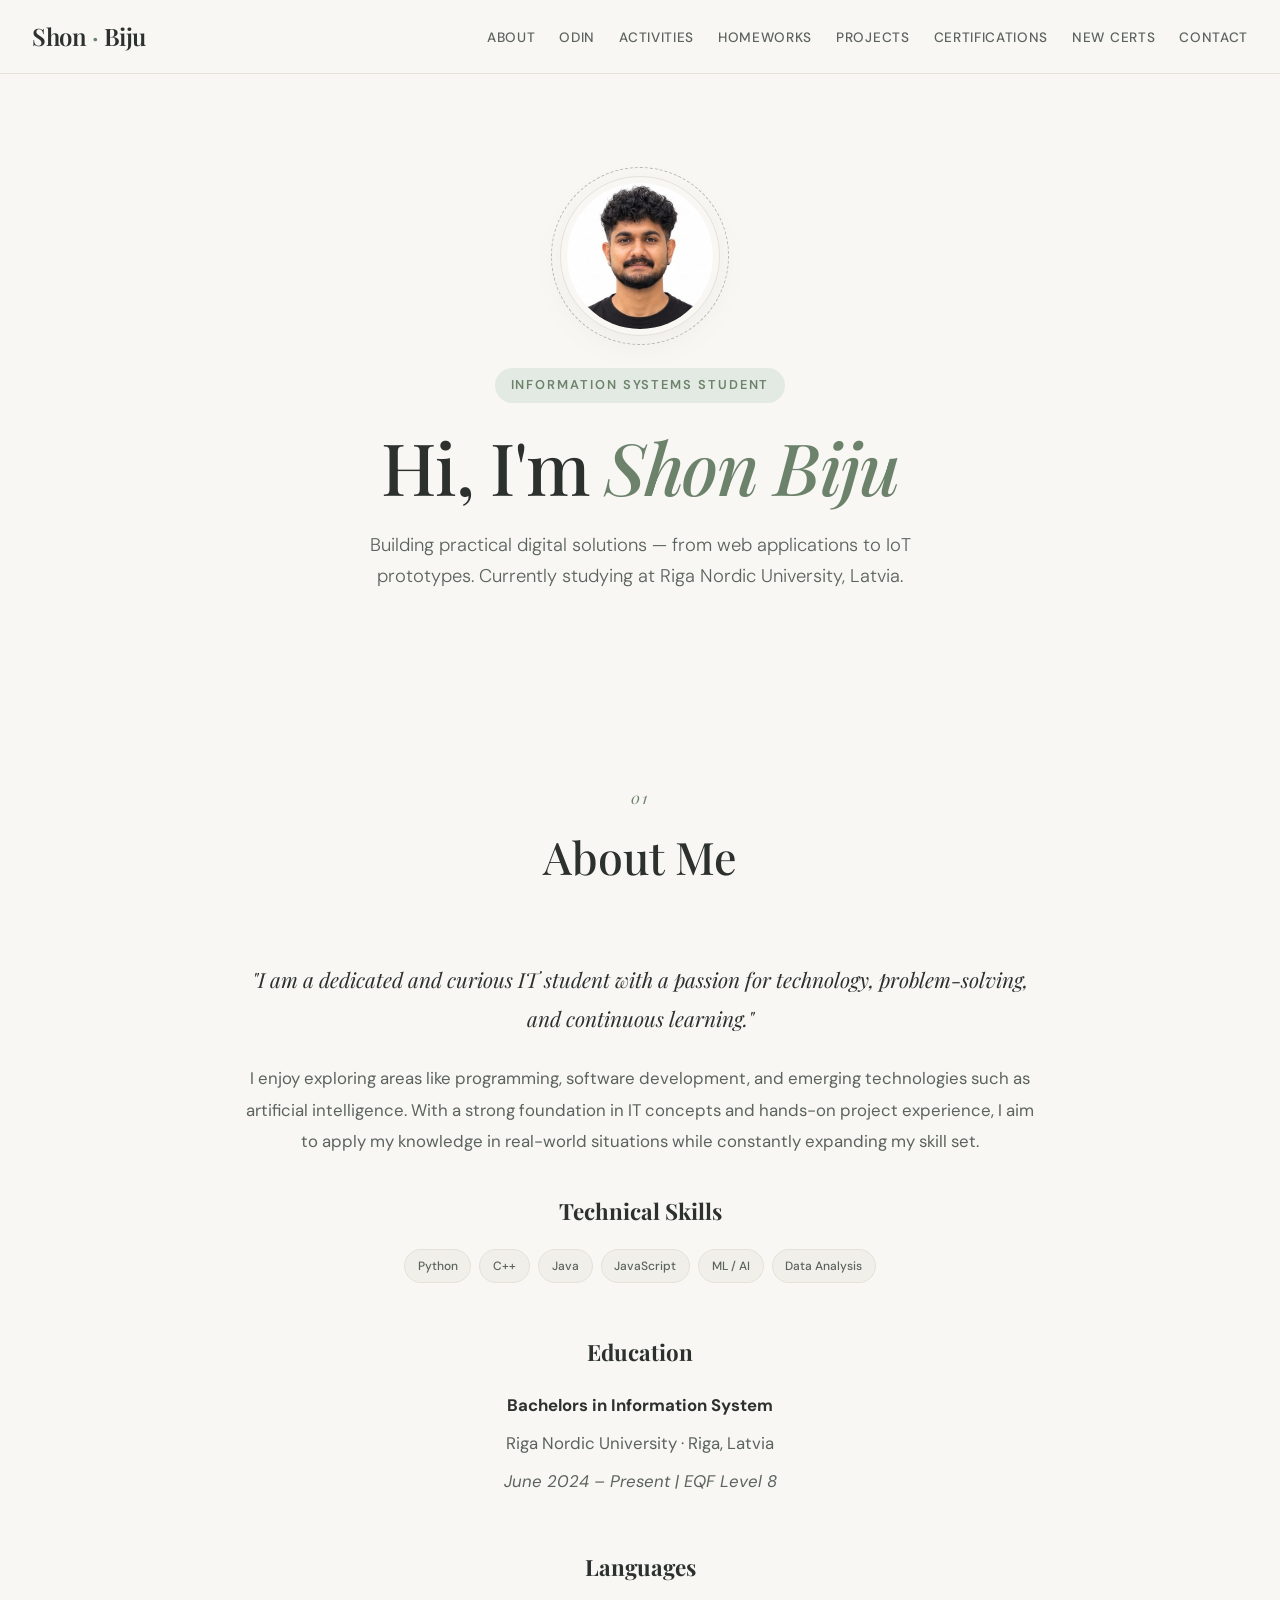
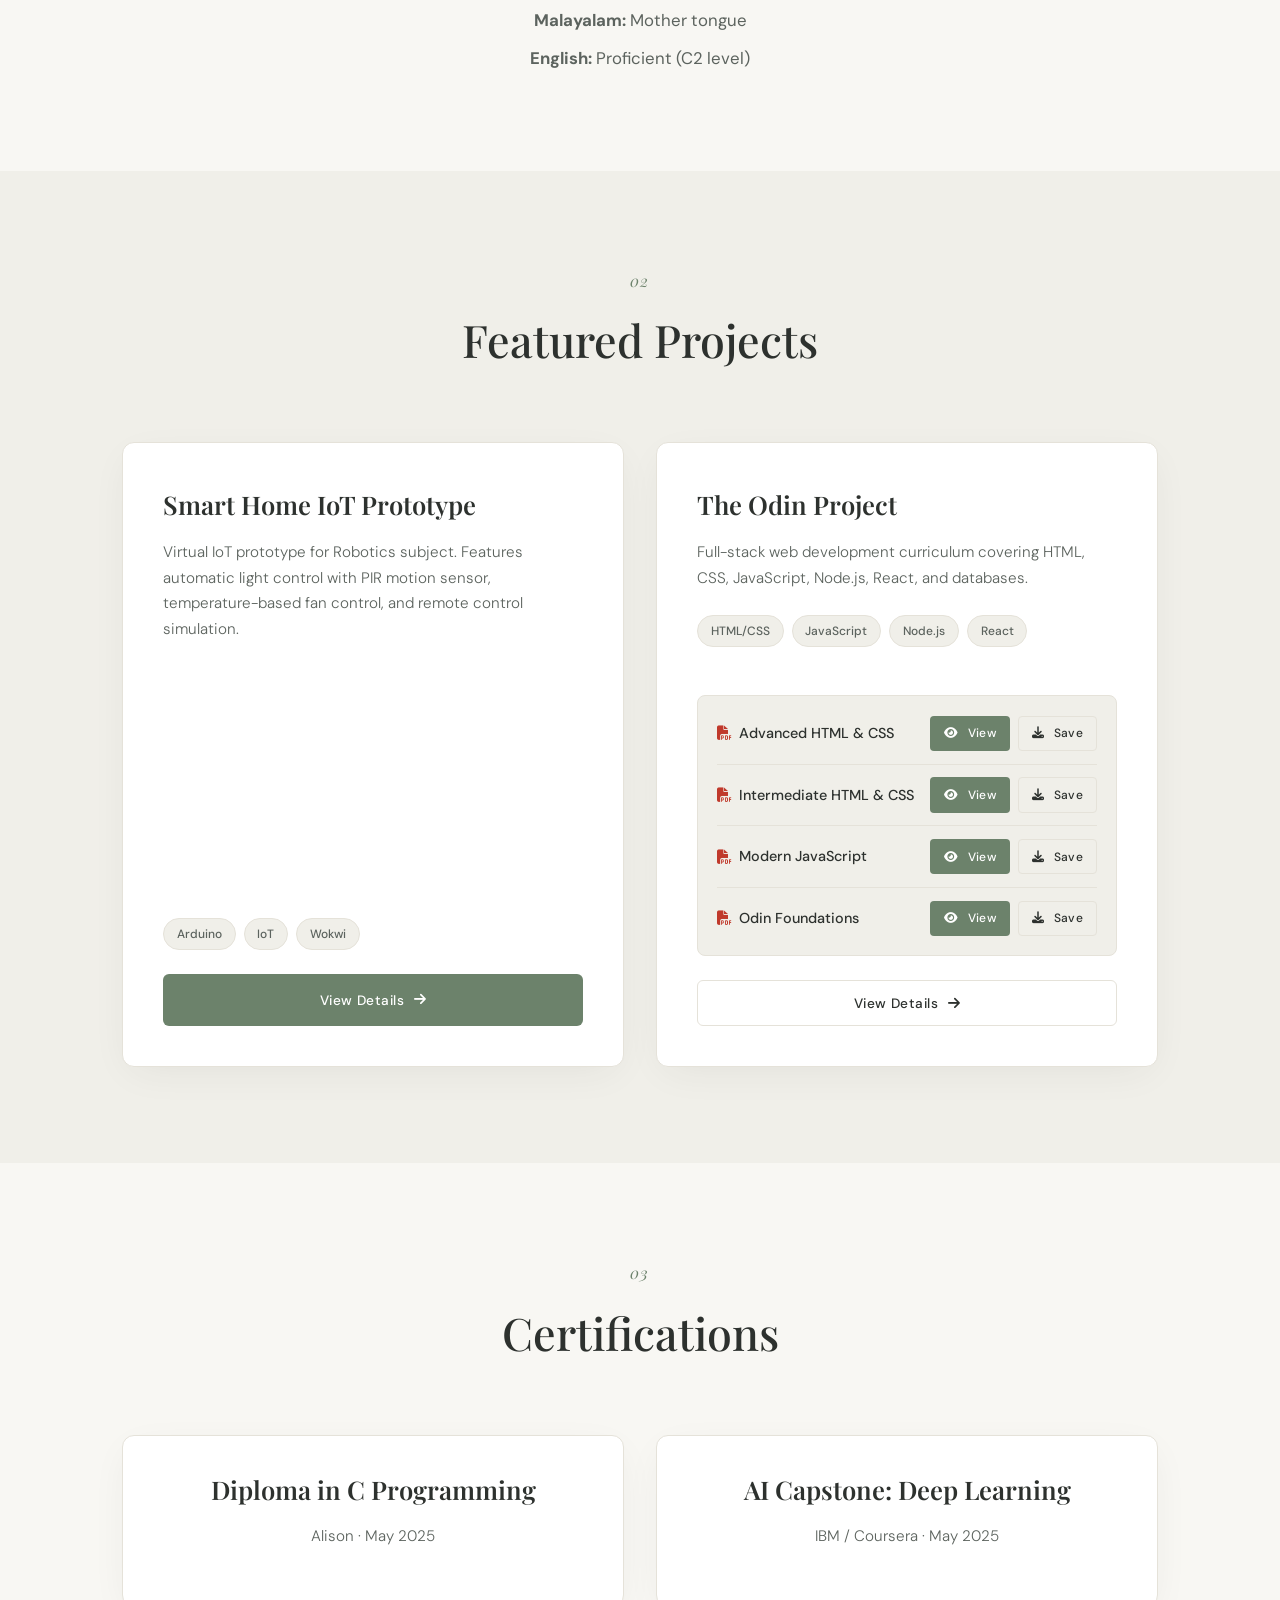
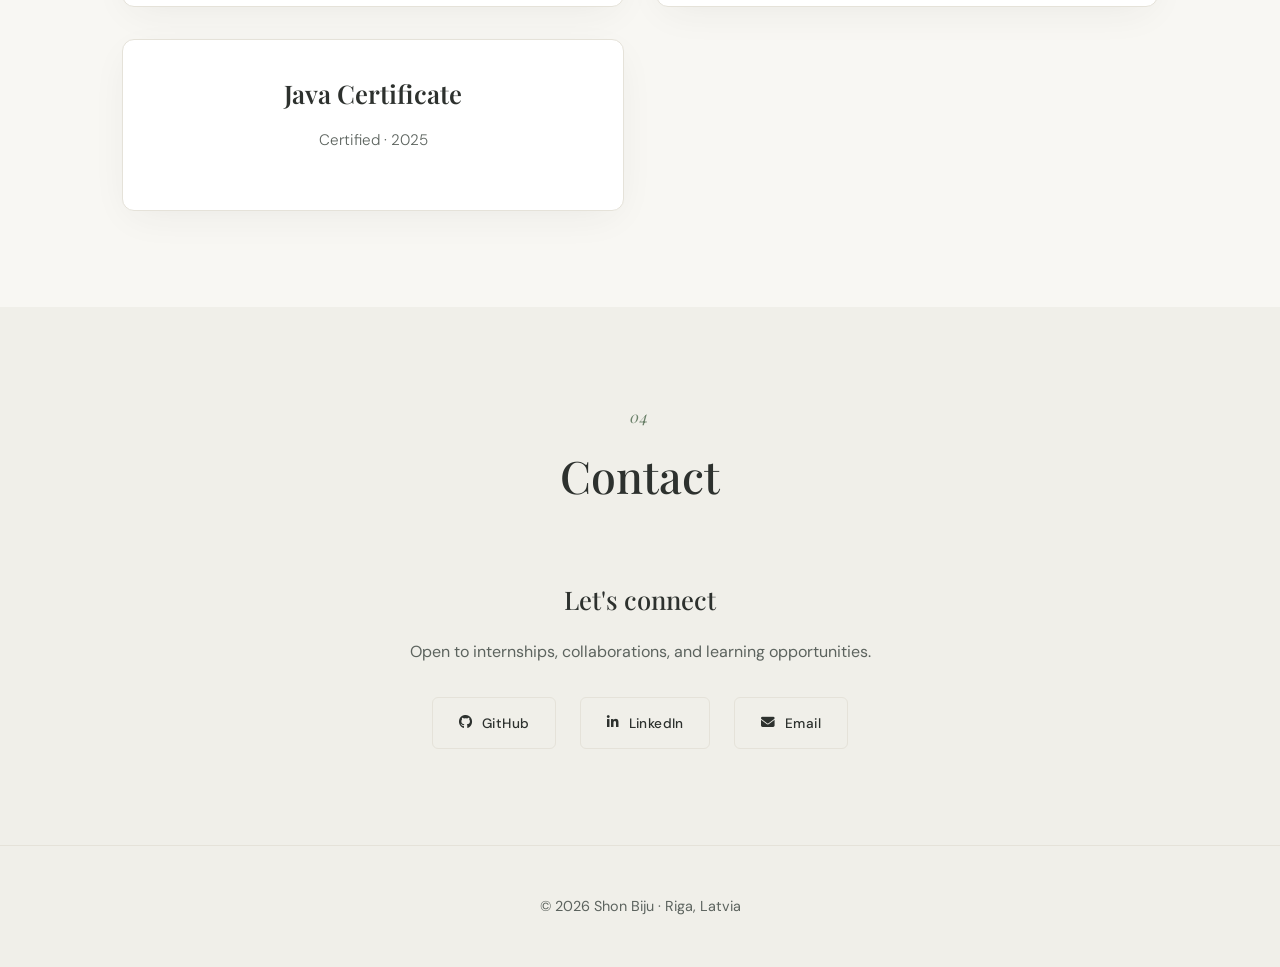
==== commit 5806e03a: "Update index.html" ====
--- a/index.html
+++ b/index.html
@@ -3,356 +3,398 @@
 <head>
 <meta charset="UTF-8">
 <meta name="viewport" content="width=device-width, initial-scale=1.0">
-<title>Abinraj Chovullakandy · Portfolio</title>
-<link href="https://fonts.googleapis.com/css2?family=Lora:ital,wght@0,400;0,500;0,600;0,700;1,400&family=Cormorant+Garamond:wght@400;500;600;700&family=Inter:wght@300;400;500;600;700&display=swap" rel="stylesheet">
+<title>Shon Biju · Portfolio</title>
+<link rel="preconnect" href="https://fonts.googleapis.com">
+<link rel="preconnect" href="https://fonts.gstatic.com" crossorigin>
+<link href="https://fonts.googleapis.com/css2?family=DM+Sans:opsz,wght@9..40,300;9..40,400;9..40,500;9..40,600&family=Playfair+Display:ital,wght@0,500;0,600;1,500&display=swap" rel="stylesheet">
 <link rel="stylesheet" href="https://cdnjs.cloudflare.com/ajax/libs/font-awesome/6.4.0/css/all.min.css">
-<link rel="stylesheet" href="theme.css">
 <style>
 *,*::before,*::after{margin:0;padding:0;box-sizing:border-box}
-:root{--bg:#f5f3ee;--bg-alt:#efece4;--card-bg:#fff;--text:#1a1a1a;--text-soft:#52504a;--text-muted:#8a877e;--accent:#8b6f47;--accent-soft:#c9a97a;--border:#e2ddd2;--border-strong:#cfc7b7;--shadow-md:0 10px 30px -10px rgba(60,50,30,.12);--shadow-lg:0 24px 60px -20px rgba(60,50,30,.18);--serif:'Cormorant Garamond',Georgia,serif;--sans:'Inter',sans-serif}
+:root{
+  --bg: #F8F7F3;        /* Soft warm cream */
+  --bg-alt: #F0EFE9;    /* Slightly darker cream */
+  --card: #FFFFFF;
+  --text-main: #2D312E; /* Soft dark green/grey */
+  --text-soft: #5C635E; /* Muted sage */
+  --accent: #6C826B;    /* Calming forest green */
+  --accent-light: #E3EAE3;
+  --border: #E5E2D9;
+  --shadow: 0 10px 40px -10px rgba(45, 49, 46, 0.08);
+  --shadow-lg: 0 24px 60px -15px rgba(45, 49, 46, 0.15);
+}
 html{scroll-behavior:smooth}
-body{font-family:var(--sans);background:var(--bg);color:var(--text);line-height:1.7;overflow-x:hidden}
+body{font-family:'DM Sans', sans-serif;background:var(--bg);color:var(--text-main);line-height:1.7;overflow-x:hidden}
 ::selection{background:var(--accent);color:#fff}
-@keyframes fadeUp{from{opacity:0;transform:translateY(30px)}to{opacity:1;transform:translateY(0)}}
-@keyframes float{0%,100%{transform:translateY(0)}50%{transform:translateY(-10px)}}
-@keyframes drawLine{from{width:0}to{width:60px}}
-@keyframes pulse{0%,100%{transform:scale(1)}50%{transform:scale(1.05);opacity:.9}}
-.reveal{opacity:0;transform:translateY(30px);transition:opacity .8s cubic-bezier(.22,1,.36,1),transform .8s cubic-bezier(.22,1,.36,1)}
-.reveal.visible{opacity:1;transform:translateY(0)}
 .container{max-width:1100px;margin:0 auto;padding:0 2rem}
 section{padding:6rem 0;position:relative}
 
-/* UPDATED TOP BAR TO FIX THE "NEW CERTS" WRAPPING */
-.top-bar{position:fixed;top:0;left:0;right:0;z-index:1000;background:rgba(245,243,238,.85);backdrop-filter:blur(12px);border-bottom:1px solid transparent;transition:border-color .3s}
-.top-bar.scrolled{border-bottom-color:var(--border)}
-.top-bar-inner{max-width:1300px;margin:0 auto;padding:.9rem 2rem;display:flex;justify-content:space-between;align-items:center;gap:1.5rem}
-.brand{font-family:var(--serif);font-size:1.4rem;font-weight:600;color:var(--text);text-decoration:none;white-space:nowrap}
-.brand:hover{color:var(--accent)}
+/* UPDATED TOP BAR FOR SHON */
+.top-bar{position:fixed;top:0;left:0;right:0;z-index:1000;background:rgba(248, 247, 243, 0.85);backdrop-filter:blur(16px);border-bottom:1px solid var(--border)}
+.top-bar-inner{max-width:1300px;margin:0 auto;padding:1rem 2rem;display:flex;justify-content:space-between;align-items:center;gap:1.5rem}
+.brand{font-family:'Playfair Display', serif;font-size:1.5rem;font-weight:600;color:var(--text-main);text-decoration:none;letter-spacing:-0.02em;white-space:nowrap;}
 .brand span{color:var(--accent)}
 .nav-links{display:flex;gap:1.5rem;list-style:none;align-items:center}
-.nav-links a{color:var(--text-soft);text-decoration:none;font-size:.85rem;font-weight:500;letter-spacing:.04em;text-transform:uppercase;position:relative;padding:.3rem 0;transition:color .3s;white-space:nowrap;}
-.nav-links a::after{content:'';position:absolute;bottom:0;left:0;width:0;height:1px;background:var(--accent);transition:width .35s cubic-bezier(.22,1,.36,1)}
+.nav-links a{color:var(--text-soft);text-decoration:none;font-size:.85rem;font-weight:500;letter-spacing:.05em;text-transform:uppercase;transition:color .3s;white-space:nowrap;}
 .nav-links a:hover,.nav-links a.active{color:var(--accent)}
-.nav-links a:hover::after,.nav-links a.active::after{width:100%}
-.scroll-progress{position:fixed;top:0;left:0;height:2px;background:linear-gradient(90deg,var(--accent),var(--accent-soft));width:0%;z-index:1001;transition:width .1s linear}
-
-/* HERO */
-.page-hero{padding:10rem 0 4rem;position:relative;overflow:hidden;min-height:100vh;display:flex;align-items:center}
-.page-hero::before{content:'';position:absolute;top:-20%;right:-10%;width:500px;height:500px;border-radius:50%;background:radial-gradient(circle,rgba(201,169,122,.12),transparent 70%);animation:float 8s ease-in-out infinite;pointer-events:none}
-.page-hero::after{content:'';position:absolute;bottom:-20%;left:-10%;width:400px;height:400px;border-radius:50%;background:radial-gradient(circle,rgba(139,111,71,.08),transparent 70%);animation:float 10s ease-in-out infinite reverse;pointer-events:none}
-.page-hero-inner{position:relative;z-index:1;width:100%}
-.page-eyebrow{display:inline-flex;align-items:center;gap:.6rem;font-size:.78rem;font-weight:500;letter-spacing:.2em;text-transform:uppercase;color:var(--accent);margin-bottom:1.2rem}
-.page-eyebrow::before{content:'';display:inline-block;width:0;height:1px;background:var(--accent);animation:drawLine 1.2s ease .4s forwards}
-.page-hero h1{font-family:var(--serif);font-size:clamp(2.4rem,5vw,3.8rem);font-weight:500;line-height:1.1;letter-spacing:-.01em;color:var(--text);margin-bottom:1rem;animation:fadeUp .9s ease .2s both}
-.page-hero h1 em{font-style:italic;color:var(--accent);font-weight:400}
-.page-hero p.lead{font-size:1.05rem;color:var(--text-soft);max-width:620px;font-weight:300;line-height:1.7;animation:fadeUp .9s ease .4s both}
-.hero-inner{display:grid;grid-template-columns:1fr auto;gap:4rem;align-items:center}
-.hero-avatar-wrap{position:relative;animation:fadeUp 1s ease .4s both}
-.hero-avatar{width:280px;height:280px;border-radius:50%;position:relative;display:flex;align-items:center;justify-content:center;font-family:var(--serif);font-size:5rem;font-weight:500;color:#5c4a30;background:linear-gradient(135deg,#e8dfd0,#d4c5a8);box-shadow:var(--shadow-lg);border:6px solid var(--card-bg);transition:transform .5s cubic-bezier(.22,1,.36,1);overflow:hidden;padding:0}
-.hero-avatar img{width:100%;height:100%;object-fit:cover;object-position:center 20%;border-radius:50%;display:block}
-.hero-avatar:hover{transform:scale(1.03) rotate(-2deg)}
-.hero-avatar-ring{position:absolute;inset:-16px;border-radius:50%;border:1px dashed var(--border-strong);animation:pulse 4s ease-in-out infinite;pointer-events:none}
-.hero-meta{display:flex;flex-wrap:wrap;gap:1.5rem;margin-bottom:2.5rem;font-size:.9rem;color:var(--text-muted)}
-.hero-meta span{display:flex;align-items:center;gap:.5rem}
-.hero-meta i{color:var(--accent)}
-.hero-actions{display:flex;flex-wrap:wrap;gap:1rem}
-
-/* BUTTONS */
-.btn{display:inline-flex;align-items:center;gap:.7rem;padding:.95rem 1.8rem;font-size:.85rem;font-weight:500;letter-spacing:.08em;text-transform:uppercase;text-decoration:none;border-radius:4px;transition:all .35s cubic-bezier(.22,1,.36,1);cursor:pointer;border:1px solid transparent}
-.btn-primary{background:var(--text);color:var(--bg)}
-.btn-primary:hover{background:var(--accent);color:#fff;transform:translateY(-2px)}
-.btn-ghost{background:transparent;color:var(--text);border-color:var(--border-strong)}
-.btn-ghost:hover{border-color:var(--accent);color:var(--accent);transform:translateY(-2px)}
-
-/* SECTIONS */
-.section-head{display:flex;align-items:baseline;gap:1.5rem;margin-bottom:3rem;padding-bottom:1.5rem;border-bottom:1px solid var(--border);flex-wrap:wrap}
-.section-head .num{font-family:var(--serif);font-size:.95rem;font-weight:500;color:var(--accent);letter-spacing:.1em}
-.section-head h2{font-family:var(--serif);font-size:clamp(1.8rem,3.5vw,2.4rem);font-weight:500;color:var(--text);flex:1}
-.section-head .badge{font-size:.72rem;font-weight:500;letter-spacing:.15em;text-transform:uppercase;color:var(--text-muted);border:1px solid var(--border-strong);padding:.35rem .9rem;border-radius:100px;white-space:nowrap}
-.section-head .badge.progress{color:var(--accent);border-color:var(--accent);background:rgba(201,169,122,.08)}
-
-/* GRID & CARDS */
-.grid{display:grid;grid-template-columns:repeat(auto-fill,minmax(320px,1fr));gap:1.5rem}
-.card{background:var(--card-bg);border:1px solid var(--border);border-radius:8px;padding:2rem 1.8rem;display:flex;flex-direction:column;position:relative;overflow:hidden;transition:transform .5s cubic-bezier(.22,1,.36,1),box-shadow .5s cubic-bezier(.22,1,.36,1),border-color .3s;text-decoration:none;color:inherit}
-.card::before{content:'';position:absolute;top:0;left:0;width:100%;height:2px;background:linear-gradient(90deg,var(--accent),transparent);transform:scaleX(0);transform-origin:left;transition:transform .5s cubic-bezier(.22,1,.36,1)}
-.card:hover{transform:translateY(-6px);box-shadow:var(--shadow-md);border-color:var(--border-strong)}
-.card:hover::before{transform:scaleX(1)}
-.card-icon{width:52px;height:52px;border-radius:4px;background:var(--bg-alt);border:1px solid var(--border);display:flex;align-items:center;justify-content:center;font-size:1.2rem;color:var(--accent);margin-bottom:1.5rem;transition:all .5s cubic-bezier(.22,1,.36,1)}
-.card:hover .card-icon{background:var(--accent);color:#fff;transform:rotate(-6deg) scale(1.08)}
-.card h3{font-family:var(--serif);font-size:1.4rem;font-weight:600;line-height:1.3;margin-bottom:.7rem;color:var(--text)}
-.card p{font-size:.94rem;line-height:1.7;color:var(--text-soft);flex-grow:1;margin-bottom:1.3rem}
-.tags{display:flex;flex-wrap:wrap;gap:.4rem;margin-bottom:1.2rem}
-.tag{font-size:.72rem;font-weight:500;letter-spacing:.04em;padding:.28rem .75rem;background:var(--bg-alt);border:1px solid var(--border);color:var(--text-soft);border-radius:100px}
-.card-foot{display:flex;flex-wrap:wrap;gap:1rem;padding-top:1rem;border-top:1px solid var(--border);font-size:.82rem;color:var(--text-muted)}
-.card-foot span{display:inline-flex;align-items:center;gap:.4rem}
-.card-foot i{color:var(--accent)}
-.card-foot .status{color:#6b8e4e;font-weight:500}
-.card-arrow{position:absolute;bottom:1.5rem;right:1.8rem;color:var(--accent);font-size:.9rem;opacity:0;transform:translateX(-8px);transition:all .4s cubic-bezier(.22,1,.36,1)}
-.card:hover .card-arrow{opacity:1;transform:translateX(0)}
-
-/* CONTACT */
-.contact-grid{display:grid;grid-template-columns:1fr 1fr;gap:3rem;}
-.contact-list{list-style:none;display:flex;flex-direction:column;gap:1rem;}
-.contact-list a, .contact-list span{display:inline-flex;align-items:center;gap:.8rem;color:var(--text-soft);text-decoration:none;}
-.contact-list i{width:32px;height:32px;display:inline-flex;align-items:center;justify-content:center;background:var(--bg-alt);border:1px solid var(--border);border-radius:4px;color:var(--accent);}
-.contact-form{background:var(--card-bg);border:1px solid var(--border);border-radius:8px;padding:2rem;}
-.contact-form input, .contact-form textarea{width:100%;font-family:var(--sans);font-size:.95rem;color:var(--text);background:var(--bg-alt);border:1px solid var(--border);border-radius:4px;padding:.8rem 1rem;outline:none;margin-bottom:1.2rem;}
-.contact-form label{display:block;font-size:.78rem;font-weight:500;letter-spacing:.08em;text-transform:uppercase;color:var(--text-muted);margin-bottom:.4rem;}
-
-footer{border-top:1px solid var(--border);padding:2.5rem 0;text-align:center;font-size:.85rem;color:var(--text-muted)}
-footer a{color:var(--accent);text-decoration:none}
-footer a:hover{opacity:.7}
-.scroll-top{position:fixed;right:1.5rem;bottom:1.5rem;width:46px;height:46px;background:var(--text);color:var(--bg);border:none;border-radius:50%;cursor:pointer;display:flex;align-items:center;justify-content:center;font-size:.95rem;opacity:0;pointer-events:none;transform:translateY(20px);transition:all .4s cubic-bezier(.22,1,.36,1);z-index:999;box-shadow:var(--shadow-md)}
-.scroll-top.visible{opacity:1;pointer-events:auto;transform:translateY(0)}
-.scroll-top:hover{transform:translateY(-4px) scale(1.05)}
+
+/* Hero Section */
+.page-hero{padding:11rem 0 6rem;text-align:center;display:flex;flex-direction:column;align-items:center;}
+.profile-img-wrap {
+  width: 160px; height: 160px; border-radius: 50%;
+  padding: 6px; background: var(--bg);
+  border: 1px solid var(--border);
+  box-shadow: var(--shadow);
+  margin-bottom: 2rem;
+  position: relative;
+}
+.profile-img-wrap::after {
+  content: ''; position: absolute; inset: -10px;
+  border-radius: 50%; border: 1px dashed var(--accent);
+  opacity: 0.5;
+}
+.profile-img {
+  width: 100%; height: 100%; border-radius: 50%;
+  object-fit: cover; object-position: center;
+  background: var(--bg-alt);
+}
+.page-eyebrow{display:inline-block;font-size:.8rem;font-weight:600;letter-spacing:.15em;text-transform:uppercase;color:var(--accent);margin-bottom:1.5rem;background:var(--accent-light);padding:.4rem 1rem;border-radius:50px;}
+.page-hero h1{font-family:'Playfair Display', serif;font-size:clamp(2.8rem,6vw,4.5rem);font-weight:500;line-height:1.1;margin-bottom:1.5rem;color:var(--text-main);letter-spacing:-0.02em;}
+.page-hero h1 em{font-style:italic;color:var(--accent);}
+.page-hero p.lead{font-size:1.15rem;color:var(--text-soft);max-width:600px;margin:0 auto;font-weight:300;}
+
+/* Section Headers */
+.section-head{display:flex;flex-direction:column;align-items:center;text-align:center;margin-bottom:4rem;}
+.section-head .num{font-family:'Playfair Display', serif;font-size:1rem;color:var(--accent);letter-spacing:.1em;margin-bottom:.5rem;font-style:italic;}
+.section-head h2{font-family:'Playfair Display', serif;font-size:clamp(2rem,4vw,2.8rem);font-weight:500;color:var(--text-main);}
+
+/* Cards & Grid */
+.grid{display:grid;grid-template-columns:repeat(auto-fill,minmax(340px,1fr));gap:2rem}
+.card{background:var(--card);border:1px solid var(--border);border-radius:12px;padding:2.5rem;display:flex;flex-direction:column;transition:all .4s ease;text-decoration:none;color:inherit;box-shadow:var(--shadow);}
+.card:hover{transform:translateY(-5px);box-shadow:var(--shadow-lg);border-color:var(--accent-light);}
+.card h3{font-family:'Playfair Display', serif;font-size:1.6rem;font-weight:600;margin-bottom:.8rem;color:var(--text-main);}
+.card p{font-size:.95rem;color:var(--text-soft);flex-grow:1;margin-bottom:1.5rem;font-weight:300;}
+.tags{display:flex;flex-wrap:wrap;gap:.5rem;margin-bottom:1.5rem}
+.tag{font-size:.75rem;font-weight:500;padding:.3rem .8rem;background:var(--bg-alt);border:1px solid var(--border);color:var(--text-soft);border-radius:50px;}
+
+/* Buttons */
+.btn{display:inline-flex;align-items:center;justify-content:center;gap:.6rem;padding:.85rem 1.6rem;font-size:.85rem;font-weight:500;letter-spacing:.03em;text-decoration:none;border-radius:6px;transition:all .3s;cursor:pointer;border:1px solid transparent;font-family:'DM Sans', sans-serif;}
+.btn-primary{background:var(--accent);color:#fff;}
+.btn-primary:hover{background:#586B57;transform:translateY(-2px);box-shadow:0 4px 12px rgba(108, 130, 107, 0.3);}
+.btn-ghost{background:transparent;color:var(--text-main);border-color:var(--border);}
+.btn-ghost:hover{border-color:var(--accent);color:var(--accent);background:var(--accent-light);}
+
+/* Presentation List */
+.presentation-list{display:flex;flex-direction:column;gap:.8rem;margin:1.5rem 0;background:var(--bg-alt);padding:1.2rem;border-radius:8px;border:1px solid var(--border);}
+.presentation-item{display:flex;justify-content:space-between;align-items:center;flex-wrap:wrap;gap:.5rem;padding-bottom:.8rem;border-bottom:1px solid var(--border);}
+.presentation-item:last-child{border-bottom:none;padding-bottom:0;}
+.presentation-name{font-size:.9rem;font-weight:500;color:var(--text-main);display:flex;align-items:center;gap:.5rem;}
+.presentation-buttons{display:flex;gap:.5rem;}
+.btn-sm{padding:.4rem .8rem;font-size:.75rem;border-radius:4px;}
+
+/* Modals (PDF & Details) */
+.modal-overlay {
+  display: none; position: fixed; top: 0; left: 0; width: 100%; height: 100%;
+  background: rgba(45, 49, 46, 0.7); backdrop-filter: blur(8px); z-index: 9999;
+  align-items: center; justify-content: center; padding: 2rem;
+}
+.modal-content {
+  background: var(--bg); width: 100%; max-width: 800px; max-height: 90vh;
+  border-radius: 12px; box-shadow: var(--shadow-lg); display: flex;
+  flex-direction: column; overflow: hidden; animation: modalFadeIn 0.4s cubic-bezier(0.16, 1, 0.3, 1);
+}
+.modal-content.pdf-viewer { max-width: 1000px; height: 90vh; }
+@keyframes modalFadeIn { from { opacity: 0; transform: translateY(20px) scale(0.98); } to { opacity: 1; transform: translateY(0) scale(1); } }
+.modal-header { display: flex; justify-content: space-between; align-items: center; padding: 1.2rem 1.8rem; background: var(--card); border-bottom: 1px solid var(--border); }
+.modal-title { font-family: 'Playfair Display', serif; font-size: 1.5rem; font-weight: 600; color: var(--text-main); }
+.modal-close { background: transparent; border: none; font-size: 1.5rem; color: var(--text-soft); cursor: pointer; transition: color 0.2s; }
+.modal-close:hover { color: #c0392b; }
+.modal-body { flex: 1; background: var(--bg); overflow-y: auto; padding: 2rem; }
+.modal-body iframe { width: 100%; height: 100%; border: none; background: #525659; }
+
+/* Details Modal List Styling */
+.details-list { list-style: none; display: flex; flex-direction: column; gap: 1.2rem; }
+.details-list li { background: var(--card); padding: 1.5rem; border-radius: 8px; border: 1px solid var(--border); box-shadow: 0 2px 10px rgba(0,0,0,0.02); }
+.details-list strong { display: block; color: var(--accent); font-size: 1.1rem; margin-bottom: 0.4rem; font-family: 'Playfair Display', serif; }
+.details-list p { font-size: 0.95rem; color: var(--text-soft); margin: 0; }
+
+footer{border-top:1px solid var(--border);padding:3rem 0;text-align:center;font-size:.9rem;color:var(--text-soft);background:var(--bg-alt);}
+footer a{color:var(--accent);text-decoration:none;font-weight:500;}
+footer a:hover{text-decoration:underline;}
 
 @media(max-width:1024px){.nav-links{gap:1rem}.nav-links a{font-size:.75rem}}
-@media(max-width:860px){.nav-links{display:none}.hero-inner{grid-template-columns:1fr;gap:3rem;text-align:center}.hero-avatar{width:220px;height:220px}.hero-avatar-wrap{margin:0 auto}.hero-actions{justify-content:center}.hero-meta{justify-content:center}.page-hero{min-height:auto;padding:7rem 0 3rem}section{padding:4rem 0}.contact-grid{grid-template-columns:1fr;}}
-@media(max-width:480px){.container{padding:0 1.2rem}.top-bar-inner{padding:.8rem 1.2rem}.brand{font-size:1.2rem}.card{padding:1.5rem 1.3rem}.hero-avatar{width:180px;height:180px}}
+@media(max-width:860px){.nav-links{display:none}section{padding:4rem 0}.page-hero{padding:8rem 0 4rem}}
+@media(max-width:480px){.container{padding:0 1.2rem}.top-bar-inner{padding:1rem 1.2rem}.presentation-item{flex-direction:column;align-items:flex-start;}.modal-overlay{padding: 1rem;}.modal-content{height: 95vh;}.card{padding: 1.5rem;}}
 </style>
 </head>
 <body>
 
-<div class="scroll-progress" id="scrollProgress"></div>
-
-<header class="top-bar" id="topBar">
+<!-- UPDATED TOP BAR WITH ALL LINKS -->
+<header class="top-bar">
   <div class="top-bar-inner">
-    <a href="index.html" class="brand">Abinraj <span>·</span> C</a>
+    <a href="index.html" class="brand">Shon <span>·</span> Biju</a>
     <nav>
       <ul class="nav-links">
         <li><a href="#about">About</a></li>
         <li><a href="odin.html">Odin</a></li>
         <li><a href="class-activities.html">Activities</a></li>
         <li><a href="homeworks.html">Homeworks</a></li>
-        <li><a href="projects.html">Projects</a></li>
-        <li><a href="certifications.html">Certifications</a></li>
+        <li><a href="#portfolio">Projects</a></li>
+        <li><a href="#certifications">Certifications</a></li>
         <li><a href="new-certification.html">New Certs</a></li>
         <li><a href="#contact">Contact</a></li>
       </ul>
     </nav>
-    <div class="theme-switcher" id="themeSwitcher">
-      <button class="theme-switcher-btn" id="themeSwitcherBtn" aria-label="Change theme">
-        <i class="fas fa-palette"></i><span class="label">Theme</span><i class="fas fa-chevron-down arrow"></i>
-      </button>
-      <div class="theme-dropdown">
-        <button class="theme-option" data-theme-set="ocean"><span class="swatch ocean"></span> Ocean Blue <i class="fas fa-check check"></i></button>
-        <button class="theme-option" data-theme-set="forest"><span class="swatch forest"></span> Forest Green <i class="fas fa-check check"></i></button>
-        <button class="theme-option" data-theme-set="rose"><span class="swatch rose"></span> Rose <i class="fas fa-check check"></i></button>
-        <button class="theme-option" data-theme-set="dark"><span class="swatch dark"></span> Dark <i class="fas fa-check check"></i></button>
-      </div>
-    </div>
   </div>
 </header>
 
 <main>
-  <section class="page-hero">
-    <div class="container page-hero-inner">
-      <div class="hero-inner">
-        <div>
-          <div class="page-eyebrow">Information Systems Student</div>
-          <h1>Abinraj <em>Chovullakandy</em></h1>
-          <p class="lead">Building practical digital solutions — from web applications to IoT prototypes. Currently studying at Riga Nordic University, Latvia.</p>
-          <div class="hero-meta" style="margin-top:1.5rem;">
-            <span><i class="fas fa-map-marker-alt"></i> Riga, Latvia</span>
-            <span><i class="fas fa-university"></i> Riga Nordic University</span>
+  <!-- HERO -->
+  <section class="page-hero" id="about">
+    <div class="container" style="display: flex; flex-direction: column; align-items: center;">
+      
+      <!-- SHON'S PROFILE IMAGE -->
+      <div class="profile-img-wrap">
+        <img src="profile.jpeg" alt="Shon Biju" class="profile-img" onerror="this.src='https://ui-avatars.com/api/?name=Shon+Biju&background=E3EAE3&color=6C826B&size=160'">
+      </div>
+
+      <div class="page-eyebrow">Information Systems Student</div>
+      <h1>Hi, I'm <em>Shon Biju</em></h1>
+      <p class="lead">Building practical digital solutions — from web applications to IoT prototypes. Currently studying at Riga Nordic University, Latvia.</p>
+    </div>
+  </section>
+
+  <!-- ABOUT -->
+  <section>
+    <div class="container">
+      <div class="section-head">
+        <span class="num">01</span>
+        <h2>About Me</h2>
+      </div>
+      <div style="font-size:1.05rem;line-height:1.9;color:var(--text-soft);max-width:800px;margin:0 auto;text-align:center;">
+        <p style="margin-bottom:1.5rem;font-family:'Playfair Display', serif;font-size:1.3rem;color:var(--text-main);font-style:italic;">
+          "I am a dedicated and curious IT student with a passion for technology, problem-solving, and continuous learning."
+        </p>
+        <p style="margin-bottom:2rem;">I enjoy exploring areas like programming, software development, and emerging technologies such as artificial intelligence. With a strong foundation in IT concepts and hands-on project experience, I aim to apply my knowledge in real-world situations while constantly expanding my skill set.</p>
+
+        <h3 style="font-family:'Playfair Display', serif;font-size:1.4rem;color:var(--text-main);margin:2rem 0 1rem;">Technical Skills</h3>
+        <div class="tags" style="justify-content:center;">
+          <span class="tag">Python</span><span class="tag">C++</span><span class="tag">Java</span><span class="tag">JavaScript</span><span class="tag">ML / AI</span><span class="tag">Data Analysis</span>
+        </div>
+
+        <h3 style="font-family:'Playfair Display', serif;font-size:1.4rem;color:var(--text-main);margin:3rem 0 1rem;">Education</h3>
+        <p style="margin-bottom:.4rem;color:var(--text-main);"><strong>Bachelors in Information System</strong></p>
+        <p style="margin-bottom:.4rem;">Riga Nordic University · Riga, Latvia</p>
+        <p><em>June 2024 – Present | EQF Level 8</em></p>
+
+        <h3 style="font-family:'Playfair Display', serif;font-size:1.4rem;color:var(--text-main);margin:3rem 0 1rem;">Languages</h3>
+        <p style="margin-bottom:.4rem;"><strong>Malayalam:</strong> Mother tongue</p>
+        <p><strong>English:</strong> Proficient (C2 level)</p>
+      </div>
+    </div>
+  </section>
+
+  <!-- PORTFOLIO -->
+  <section id="portfolio" style="background:var(--bg-alt);">
+    <div class="container">
+      <div class="section-head">
+        <span class="num">02</span>
+        <h2>Featured Projects</h2>
+      </div>
+      <div class="grid">
+
+        <!-- IoT Project -->
+        <div class="card">
+          <h3>Smart Home IoT Prototype</h3>
+          <p>Virtual IoT prototype for Robotics subject. Features automatic light control with PIR motion sensor, temperature-based fan control, and remote control simulation.</p>
+          <div class="tags">
+            <span class="tag">Arduino</span><span class="tag">IoT</span><span class="tag">Wokwi</span>
           </div>
-          <div class="hero-actions">
-            <a href="projects.html" class="btn btn-primary"><span>View Projects</span><i class="fas fa-arrow-right"></i></a>
-            <a href="https://github.com/Abinraj2728/Abinraj2728" target="_blank" class="btn btn-ghost"><i class="fab fa-github"></i><span>GitHub</span></a>
+          <a href="#" class="btn btn-primary">View Details <i class="fas fa-arrow-right"></i></a>
+        </div>
+
+        <!-- Odin Project -->
+        <div class="card">
+          <h3>The Odin Project</h3>
+          <p>Full-stack web development curriculum covering HTML, CSS, JavaScript, Node.js, React, and databases.</p>
+          <div class="tags">
+            <span class="tag">HTML/CSS</span><span class="tag">JavaScript</span><span class="tag">Node.js</span><span class="tag">React</span>
           </div>
-        </div>
-        <div class="hero-avatar-wrap">
-          <div class="hero-avatar-ring"></div>
-          <div class="hero-avatar">
-            <img src="images/avatar.jpg" alt="Abinraj Chovullakandy">
+
+          <div class="presentation-list">
+            <div class="presentation-item">
+              <span class="presentation-name"><i class="fas fa-file-pdf" style="color:#c0392b;"></i> Advanced HTML & CSS</span>
+              <div class="presentation-buttons">
+                <button onclick="openPDF('presentations/advanced-html-css.pdf', 'Advanced HTML & CSS')" class="btn btn-primary btn-sm"><i class="fas fa-eye"></i> View</button>
+                <a href="presentations/advanced-html-css.pdf" download class="btn btn-ghost btn-sm"><i class="fas fa-download"></i> Save</a>
+              </div>
+            </div>
+            <div class="presentation-item">
+              <span class="presentation-name"><i class="fas fa-file-pdf" style="color:#c0392b;"></i> Intermediate HTML & CSS</span>
+              <div class="presentation-buttons">
+                <button onclick="openPDF('presentations/intermediate-html-css.pdf', 'Intermediate HTML & CSS')" class="btn btn-primary btn-sm"><i class="fas fa-eye"></i> View</button>
+                <a href="presentations/intermediate-html-css.pdf" download class="btn btn-ghost btn-sm"><i class="fas fa-download"></i> Save</a>
+              </div>
+            </div>
+            <div class="presentation-item">
+              <span class="presentation-name"><i class="fas fa-file-pdf" style="color:#c0392b;"></i> Modern JavaScript</span>
+              <div class="presentation-buttons">
+                <button onclick="openPDF('presentations/modern-javascript.pdf', 'Modern JavaScript')" class="btn btn-primary btn-sm"><i class="fas fa-eye"></i> View</button>
+                <a href="presentations/modern-javascript.pdf" download class="btn btn-ghost btn-sm"><i class="fas fa-download"></i> Save</a>
+              </div>
+            </div>
+            <div class="presentation-item">
+              <span class="presentation-name"><i class="fas fa-file-pdf" style="color:#c0392b;"></i> Odin Foundations</span>
+              <div class="presentation-buttons">
+                <button onclick="openPDF('presentations/odin-foundations.pdf', 'Odin Foundations')" class="btn btn-primary btn-sm"><i class="fas fa-eye"></i> View</button>
+                <a href="presentations/odin-foundations.pdf" download class="btn btn-ghost btn-sm"><i class="fas fa-download"></i> Save</a>
+              </div>
+            </div>
           </div>
-        </div>
+
+          <button onclick="openDetails()" class="btn btn-ghost" style="width: 100%;">View Details <i class="fas fa-arrow-right"></i></button>
+        </div>
+
       </div>
     </div>
   </section>
 
-  <section id="about">
+  <!-- CERTIFICATIONS -->
+  <section id="certifications">
     <div class="container">
-      <div class="section-head fade-left"><span class="num">01</span><h2>About</h2></div>
-      
-      <div class="fade-up" style="font-size:1.05rem;line-height:1.8;color:var(--text-soft);max-width:900px;">
-        <p style="margin-bottom: 1.5rem; font-family:var(--serif); font-size: 1.2rem; color: var(--text);">
-          I am a dedicated and curious IT student with a passion for technology, problem-solving, and continuous learning. I enjoy exploring areas like programming, software development, and emerging technologies such as artificial intelligence. With a strong foundation in IT concepts and hands-on project experience, I aim to apply my knowledge in real-world situations while constantly expanding my skill set. I am a team player, adaptable, and eager to contribute to innovative tech solutions that make a positive impact.
-        </p>
-
-        <h3 style="font-family:var(--serif); font-size:1.5rem; color:var(--text); margin-top:2rem; margin-bottom:1rem;">Education</h3>
-        <p style="margin-bottom: 0.5rem;">
-          <strong>Bachelors in Information System</strong> <br>
-          Riga Nordic University · Riga, Latvia <br>
-          <em>June 2024 – Present</em> | EQF Level 8
-        </p>
-
-        <h3 style="font-family:var(--serif); font-size:1.5rem; color:var(--text); margin-top:2rem; margin-bottom:1rem;">Technical Skills</h3>
-        <div class="tags" style="margin-bottom: 1.5rem;">
-          <span class="tag">Python</span>
-          <span class="tag">C++</span>
-          <span class="tag">Java</span>
-          <span class="tag">JavaScript</span>
-          <span class="tag">Machine Learning</span>
-          <span class="tag">Deep Learning</span>
-          <span class="tag">Data Analysis</span>
-          <span class="tag">Data Visualization</span>
-          <span class="tag">Microsoft Office</span>
-        </div>
-
-        <h3 style="font-family:var(--serif); font-size:1.5rem; color:var(--text); margin-top:2rem; margin-bottom:1rem;">Languages</h3>
-        <ul style="list-style:none; padding:0; margin-bottom: 1.5rem;">
-          <li style="margin-bottom: 0.5rem;"><strong>Malayalam:</strong> Mother tongue</li>
-          <li><strong>English:</strong> Proficient (C2 level)</li>
-        </ul>
-
-        <h3 style="font-family:var(--serif); font-size:1.5rem; color:var(--text); margin-top:2rem; margin-bottom:1rem;">Hobbies & Interests</h3>
-        <p style="margin-bottom: 1.5rem;">
-          In my free time, I enjoy reading about space science, exploring new web technologies, and playing sports. I am a District Volleyball player and was the District 100m running champion (2016-17).
-        </p>
-      </div>
-
+      <div class="section-head">
+        <span class="num">03</span>
+        <h2>Certifications</h2>
+      </div>
+      <div class="grid">
+        <div class="card" style="text-align:center; padding:2rem;">
+          <h3>Diploma in C Programming</h3>
+          <p>Alison · May 2025</p>
+        </div>
+        <div class="card" style="text-align:center; padding:2rem;">
+          <h3>AI Capstone: Deep Learning</h3>
+          <p>IBM / Coursera · May 2025</p>
+        </div>
+        <div class="card" style="text-align:center; padding:2rem;">
+          <h3>Java Certificate</h3>
+          <p>Certified · 2025</p>
+        </div>
+      </div>
     </div>
   </section>
 
-  <section id="learning" style="background:var(--bg-alt);">
+  <!-- CONTACT -->
+  <section id="contact" style="background:var(--bg-alt);">
     <div class="container">
-      <div class="section-head fade-left"><span class="num">02</span><h2>Currently Learning</h2><span class="badge progress">In Progress</span></div>
-      <div class="grid stagger">
-        <a href="odin.html" class="card">
-          <div class="card-icon"><i class="fas fa-book-open"></i></div>
-          <h3>The Odin Project</h3>
-          <p>Full-stack web development curriculum — HTML, CSS, JavaScript, Node.js, React, and databases. Building real projects as I learn.</p>
-          <div class="tags"><span class="tag">HTML/CSS</span><span class="tag">JavaScript</span><span class="tag">Node.js</span><span class="tag">React</span></div>
-          <div class="card-foot"><span><i class="far fa-calendar-alt"></i> Started 2025</span><span class="status"><i class="fas fa-circle" style="font-size:.5rem;"></i> In progress</span></div>
-          <i class="fas fa-arrow-right card-arrow"></i>
-        </a>
-      </div>
-    </div>
-  </section>
-
-  <section id="projects">
-    <div class="container">
-      <div class="section-head fade-left"><span class="num">03</span><h2>Past Projects</h2><span class="badge">View all →</span></div>
-      <div class="grid stagger">
-        <a href="projects.html" class="card">
-          <div class="card-icon"><i class="fas fa-microchip"></i></div>
-          <h3>Smart Home IoT Prototype</h3>
-          <p>Virtual IoT prototype with PIR motion sensor, DHT22 temperature control, and serial-command remote operation. Built with Arduino on Wokwi.</p>
-          <div class="tags"><span class="tag">Arduino</span><span class="tag">IoT</span><span class="tag">Wokwi</span><span class="tag">Sensors</span></div>
-          <div class="card-foot"><span><i class="far fa-calendar-alt"></i> 2026</span><span><i class="fab fa-github"></i> GitHub</span></div>
-          <i class="fas fa-arrow-right card-arrow"></i>
-        </a>
-      </div>
-    </div>
-  </section>
-
-  <section id="certs" style="background:var(--bg-alt);">
-    <div class="container">
-      <div class="section-head fade-left"><span class="num">04</span><h2>Past Certifications</h2><span class="badge">View all →</span></div>
-      <div class="grid stagger">
-        <a href="certifications.html" class="card">
-          <div class="card-icon"><i class="fas fa-certificate"></i></div>
-          <h3>4 Completed Certifications</h3>
-          <p>AWS Cloud Practitioner · C Programming (Alison) · AI Capstone with Deep Learning (IBM/Coursera) · Java Certificate.</p>
-          <div class="tags"><span class="tag">AWS</span><span class="tag">C</span><span class="tag">AI/ML</span><span class="tag">Java</span></div>
-          <div class="card-foot"><span><i class="far fa-calendar-alt"></i> 2025–2026</span><span><i class="fas fa-check-circle" style="color:#6b8e4e;"></i> Verified</span></div>
-          <i class="fas fa-arrow-right card-arrow"></i>
-        </a>
-        <a href="new-certification.html" class="card">
-          <div class="card-icon"><i class="fas fa-plus-circle"></i></div>
-          <h3>New Certifications — In Progress</h3>
-          <p>Currently completing 11 additional certifications as part of my Information Systems degree. Watch this space.</p>
-          <div class="tags"><span class="tag">In Progress</span><span class="tag">2026</span></div>
-          <div class="card-foot"><span><i class="far fa-calendar-alt"></i> 2026</span><span class="status"><i class="fas fa-circle" style="font-size:.5rem;"></i> Active</span></div>
-          <i class="fas fa-arrow-right card-arrow"></i>
-        </a>
-      </div>
-    </div>
-  </section>
-
-  <section id="contact">
-    <div class="container">
-      <div class="section-head fade-left"><span class="num">05</span><h2>Contact</h2></div>
-      <div class="contact-grid">
-        <div class="fade-left">
-          <h3 style="font-family:var(--serif);font-size:1.6rem;font-weight:500;margin-bottom:1rem;">Let's connect</h3>
-          <p style="color:var(--text-soft);margin-bottom:2rem;">Open to internships, collaborations, and learning opportunities.</p>
-          <ul class="contact-list">
-            <li><a href="https://github.com/Abinraj2728/Abinraj2728" target="_blank"><i class="fab fa-github"></i> github.com/Abinraj2728</a></li>
-            <li><a href="https://www.linkedin.com/in/abinraj-chovullakandy-3a50091b7" target="_blank"><i class="fab fa-linkedin-in"></i> LinkedIn Profile</a></li>
-            <li><span><i class="fas fa-map-marker-alt"></i> Riga, Latvia</span></li>
-            <li><a href="mailto:abinrajabi2728@gmail.com"><i class="fas fa-envelope"></i> abinrajabi2728@gmail.com</a></li>
-          </ul>
-        </div>
-        <div class="fade-right contact-form">
-          <h3 style="font-family:var(--serif);font-size:1.4rem;font-weight:600;margin-bottom:1rem;">Send a message</h3>
-          <form action="https://formspree.io/f/xnpjlzgl" method="POST">
-            <div><label>Name</label><input type="text" name="name" required></div>
-            <div><label>Email</label><input type="email" name="email" required></div>
-            <div><label>Message</label><textarea name="message" rows="4" required></textarea></div>
-            <button type="submit" class="btn btn-primary" style="align-self:flex-start;"><span>Send message</span><i class="fas fa-paper-plane"></i></button>
-          </form>
+      <div class="section-head">
+        <span class="num">04</span>
+        <h2>Contact</h2>
+      </div>
+      <div style="text-align: center;">
+        <h3 style="font-family:'Playfair Display', serif;font-size:1.6rem;font-weight:500;margin-bottom:1rem;">Let's connect</h3>
+        <p style="color:var(--text-soft);margin-bottom:2rem;">Open to internships, collaborations, and learning opportunities.</p>
+        <div style="display:flex; justify-content:center; gap:1.5rem; flex-wrap:wrap;">
+          <a href="#" target="_blank" class="btn btn-ghost"><i class="fab fa-github"></i> GitHub</a>
+          <a href="#" target="_blank" class="btn btn-ghost"><i class="fab fa-linkedin-in"></i> LinkedIn</a>
+          <a href="mailto:shon@example.com" class="btn btn-ghost"><i class="fas fa-envelope"></i> Email</a>
         </div>
       </div>
     </div>
   </section>
 </main>
 
+<!-- PDF MODAL -->
+<div id="pdfModal" class="modal-overlay">
+  <div class="modal-content pdf-viewer">
+    <div class="modal-header">
+      <span id="modalTitle" class="modal-title">Presentation</span>
+      <button onclick="closeModal('pdfModal')" class="modal-close" aria-label="Close">&times;</button>
+    </div>
+    <div class="modal-body" style="padding: 0;">
+      <iframe id="pdfFrame" src="" title="PDF Presentation"></iframe>
+    </div>
+  </div>
+</div>
+
+<!-- DETAILS MODAL -->
+<div id="detailsModal" class="modal-overlay">
+  <div class="modal-content">
+    <div class="modal-header">
+      <span class="modal-title">The Odin Project</span>
+      <button onclick="closeModal('detailsModal')" class="modal-close" aria-label="Close">&times;</button>
+    </div>
+    <div class="modal-body">
+      <p style="margin-bottom: 1.5rem; color: var(--text-soft); font-size: 1.05rem; line-height: 1.8;">The Odin Project is a comprehensive, open-source full-stack curriculum. Shon has completed multiple core modules, documented below in the available presentations:</p>
+      
+      <ul class="details-list">
+        <li>
+          <strong>Advanced HTML & CSS</strong>
+          <p>Deep dive into CSS animations, accessibility (WCAG), and responsive design principles to build fluid, accessible web layouts.</p>
+        </li>
+        <li>
+          <strong>Intermediate HTML & CSS</strong>
+          <p>Mastering CSS Grid, Flexbox, forms, and scalable vector graphics (SVGs) to construct complex, 2D web layouts.</p>
+        </li>
+        <li>
+          <strong>Modern JavaScript</strong>
+          <p>Building interactive web apps using OOP, modular code structures, asynchronous programming, APIs, and automated testing.</p>
+        </li>
+        <li>
+          <strong>Odin Foundations</strong>
+          <p>The core foundation of web development, covering the environment setup, Git version control, HTML structure, CSS basics, and essential JavaScript logic.</p>
+        </li>
+      </ul>
+    </div>
+  </div>
+</div>
+
 <footer>
-  <p>© 2026 Abinraj Chovullakandy · Riga, Latvia · <a href="https://github.com/Abinraj2728/Abinraj2728" target="_blank">GitHub</a> · <a href="https://www.linkedin.com/in/abinraj-chovullakandy-3a50091b7" target="_blank">LinkedIn</a></p>
+  <p>© 2026 Shon Biju · Riga, Latvia</p>
 </footer>
 
-<button class="scroll-top" id="scrollTop" aria-label="Scroll to top"><i class="fas fa-arrow-up"></i></button>
-
 <script>
-const scrollProgress = document.getElementById('scrollProgress');
-const topBar = document.getElementById('topBar');
-const scrollTopBtn = document.getElementById('scrollTop');
-window.addEventListener('scroll', () => {
-  const scrolled = (window.scrollY / (document.documentElement.scrollHeight - window.innerHeight)) * 100;
-  scrollProgress.style.width = scrolled + '%';
-  if (window.scrollY > 50) { topBar.classList.add('scrolled'); scrollTopBtn.classList.add('visible'); }
-  else { topBar.classList.remove('scrolled'); scrollTopBtn.classList.remove('visible'); }
-});
-scrollTopBtn.addEventListener('click', () => window.scrollTo({ top: 0, behavior: 'smooth' }));
-
-const observer = new IntersectionObserver((entries) => {
-  entries.forEach(entry => { 
-    if (entry.isIntersecting) entry.target.classList.add('visible'); 
+  // PDF Modal
+  function openPDF(url, title) {
+    document.getElementById('pdfFrame').src = url;
+    document.getElementById('modalTitle').innerText = title;
+    document.getElementById('pdfModal').style.display = 'flex';
+    document.body.style.overflow = 'hidden'; 
+  }
+
+  // Details Modal
+  function openDetails() {
+    document.getElementById('detailsModal').style.display = 'flex';
+    document.body.style.overflow = 'hidden'; 
+  }
+
+  // Close Modals
+  function closeModal(modalId) {
+    document.getElementById(modalId).style.display = 'none';
+    if(modalId === 'pdfModal') {
+      document.getElementById('pdfFrame').src = ''; 
+    }
+    document.body.style.overflow = 'auto';
+  }
+
+  // Click outside to close
+  document.querySelectorAll('.modal-overlay').forEach(overlay => {
+    overlay.addEventListener('click', function(e) {
+      if (e.target === this) {
+        closeModal(this.id);
+      }
+    });
   });
-}, { threshold: 0.1, rootMargin: '0px 0px -50px 0px' });
-document.querySelectorAll('.reveal, .fade-in, .fade-up, .fade-left, .fade-right, .scale-in, .section-reveal, .stagger').forEach(el => observer.observe(el));
-</script>
-
-<script>
-(function() {
-  const saved = localStorage.getItem('portfolio-theme') || 'ocean';
-  document.documentElement.setAttribute('data-theme', saved);
-  document.addEventListener('DOMContentLoaded', function() {
-    const switcher = document.getElementById('themeSwitcher');
-    const btn = document.getElementById('themeSwitcherBtn');
-    if (!switcher || !btn) return;
-    function updateActive() {
-      const current = document.documentElement.getAttribute('data-theme') || 'ocean';
-      document.querySelectorAll('.theme-option').forEach(opt => {
-        opt.classList.toggle('active', opt.dataset.themeSet === current);
+
+  // Escape key to close
+  document.addEventListener('keydown', function(e) {
+    if (e.key === 'Escape') {
+      document.querySelectorAll('.modal-overlay').forEach(overlay => {
+        if(overlay.style.display === 'flex') {
+          closeModal(overlay.id);
+        }
       });
     }
-    updateActive();
-    btn.addEventListener('click', function(e) { e.stopPropagation(); switcher.classList.toggle('open'); });
-    document.addEventListener('click', function(e) { if (!switcher.contains(e.target)) switcher.classList.remove('open'); });
-    document.querySelectorAll('.theme-option').forEach(opt => {
-      opt.addEventListener('click', function() {
-        const theme = this.dataset.themeSet;
-        document.documentElement.setAttribute('data-theme', theme);
-        localStorage.setItem('portfolio-theme', theme);
-        updateActive();
-        switcher.classList.remove('open');
-      });
-    });
   });
-})();
 </script>
+
 </body>
 </html>
